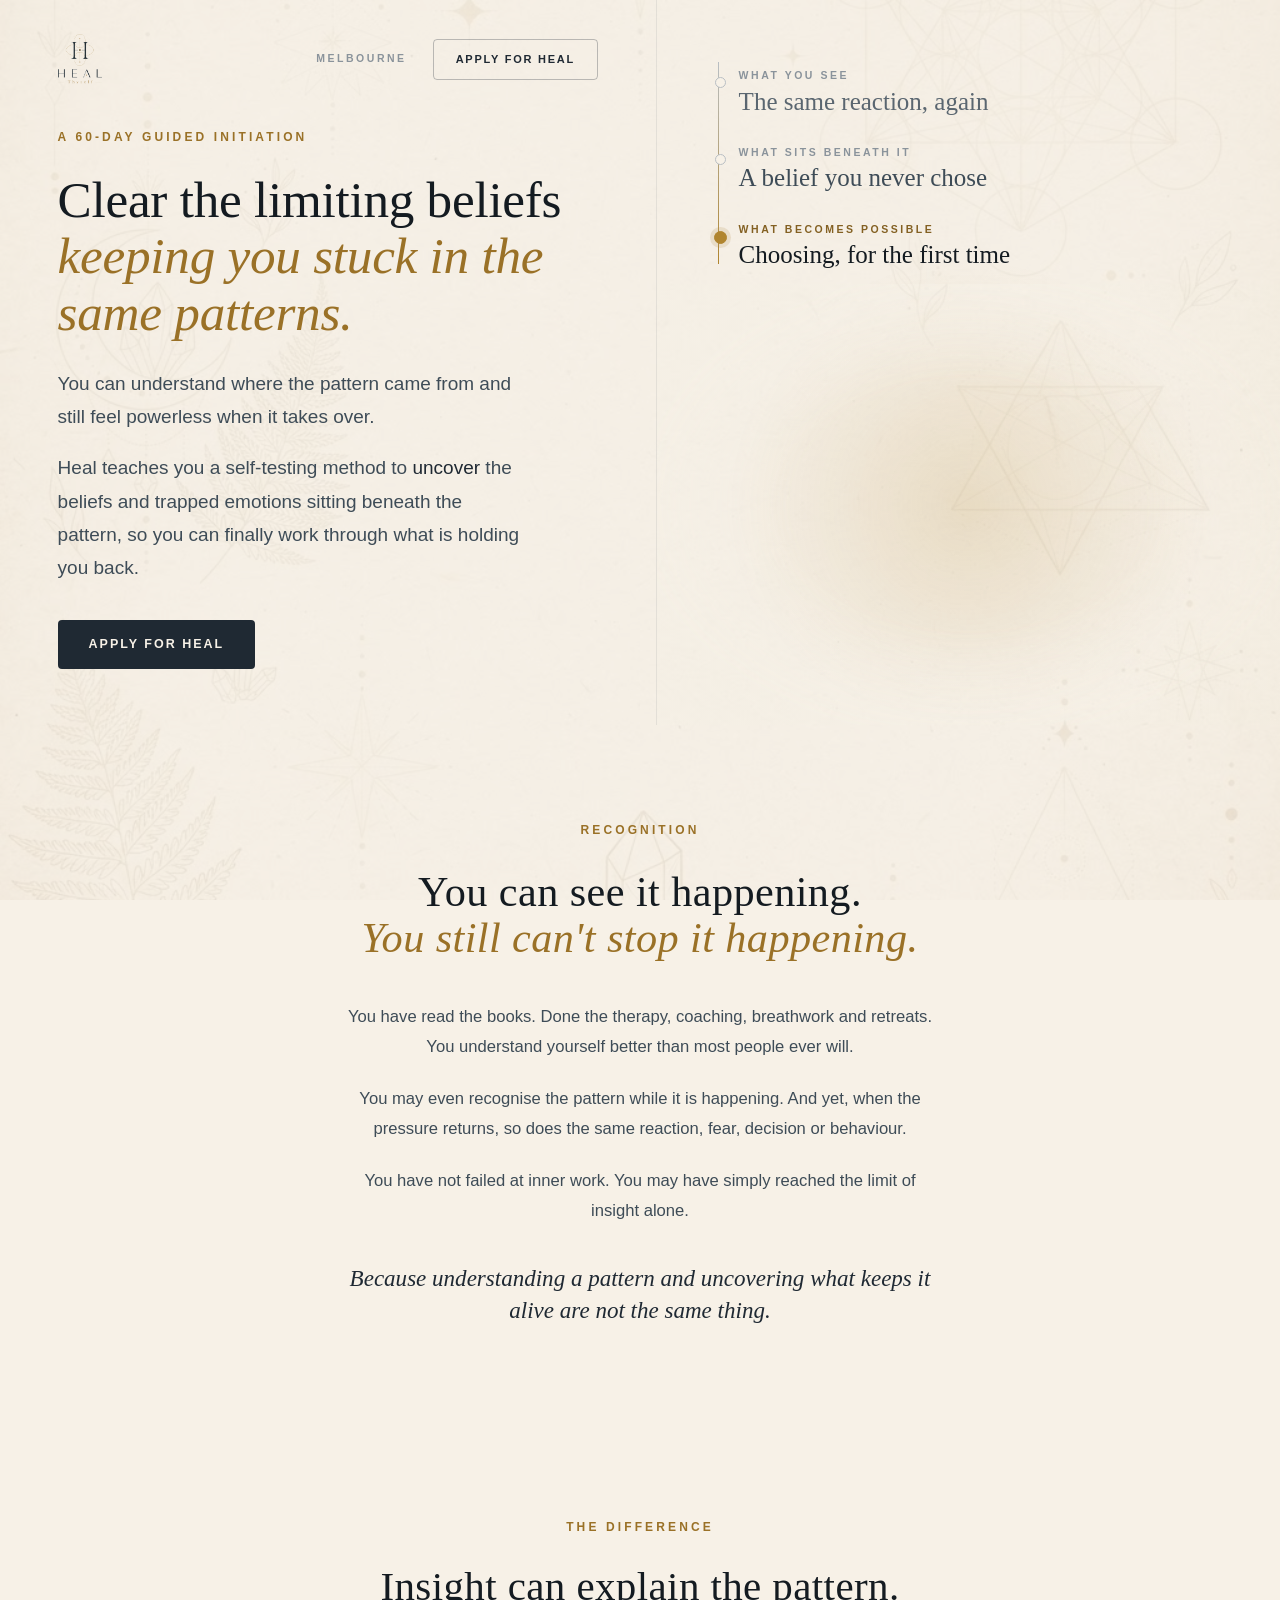
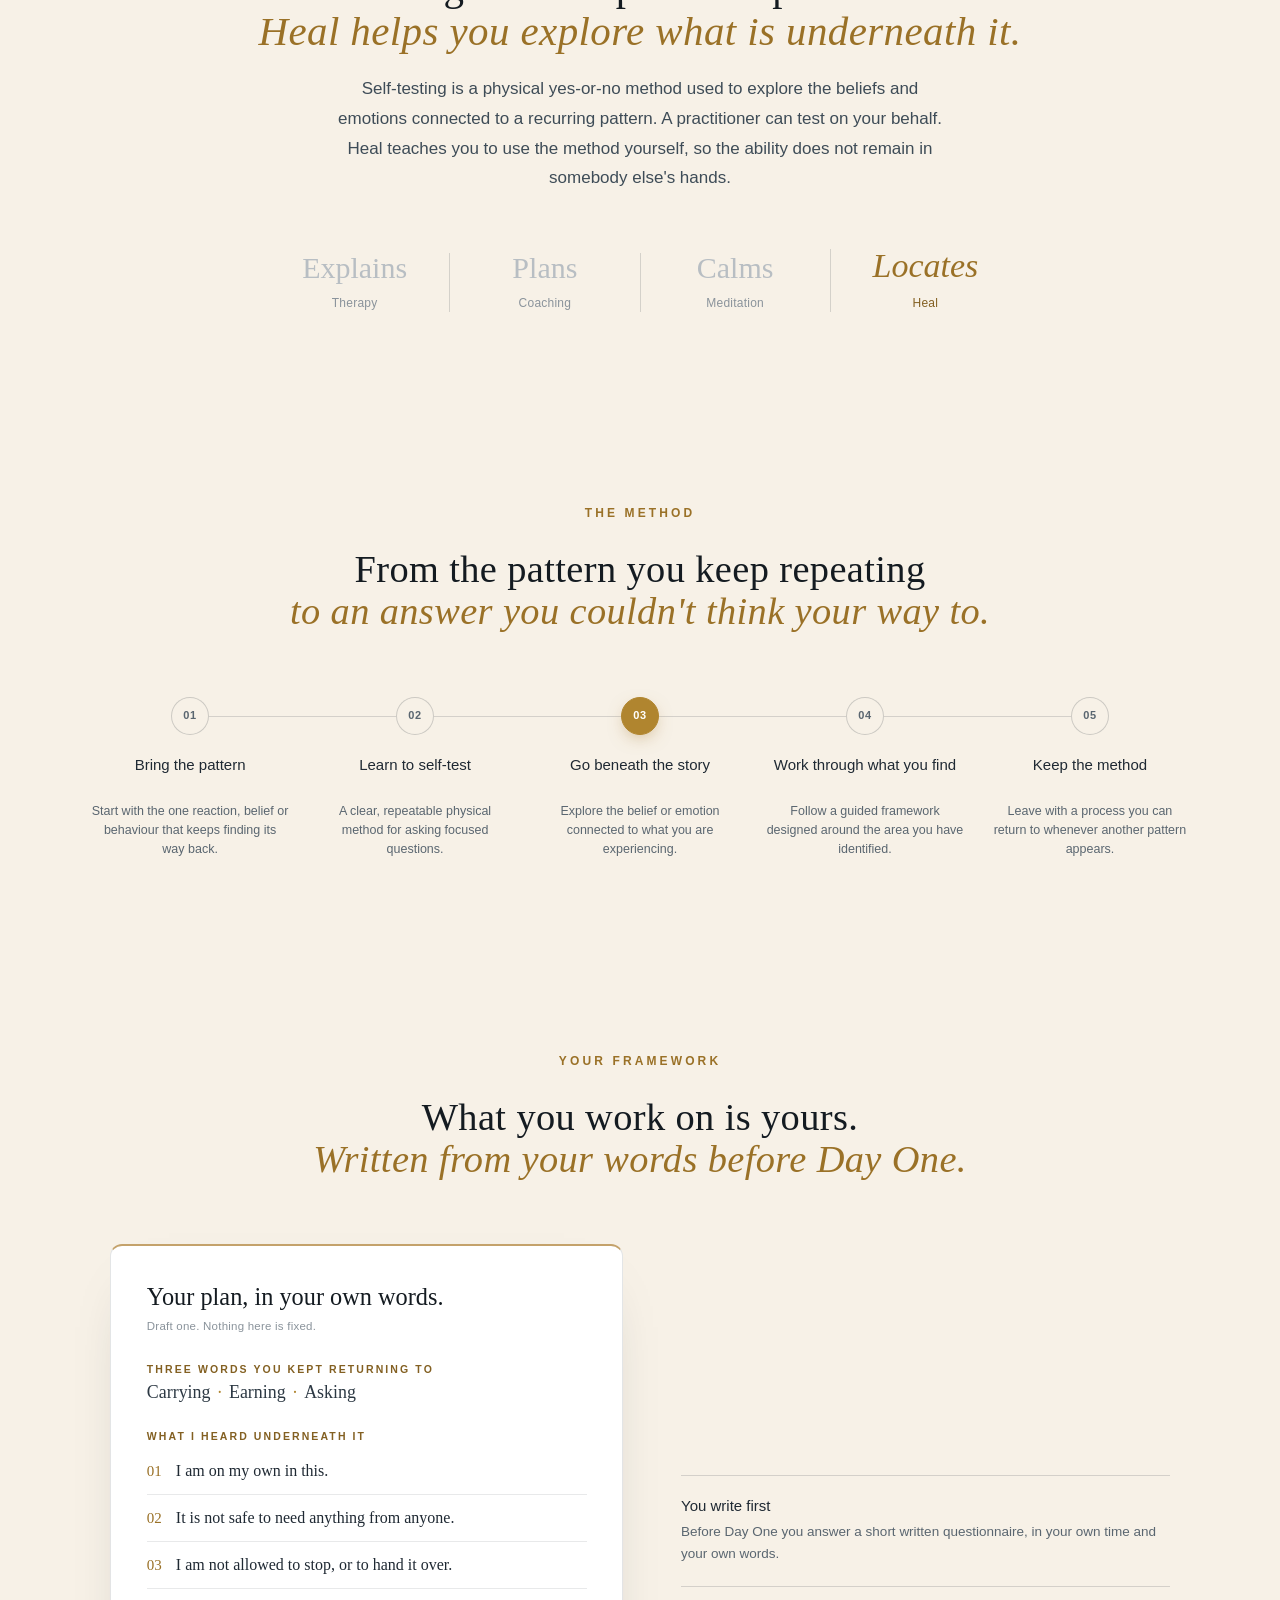
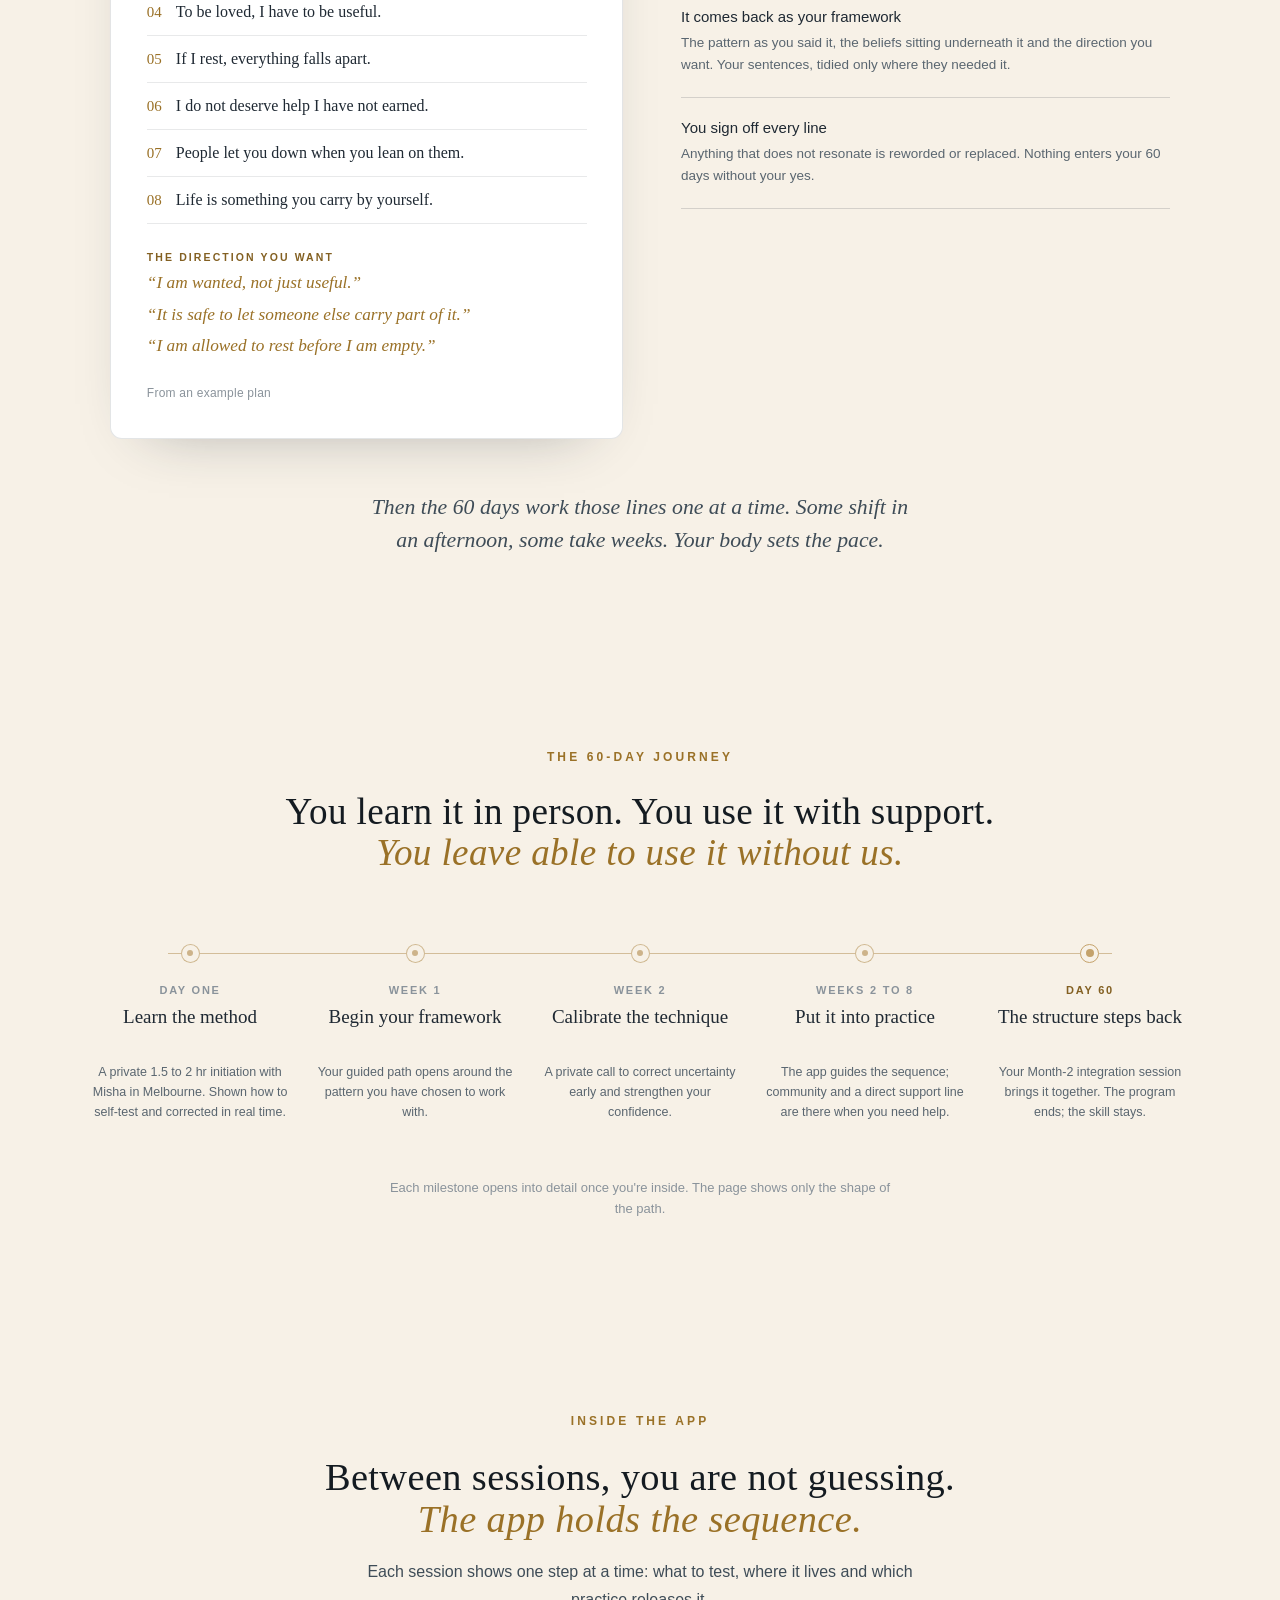
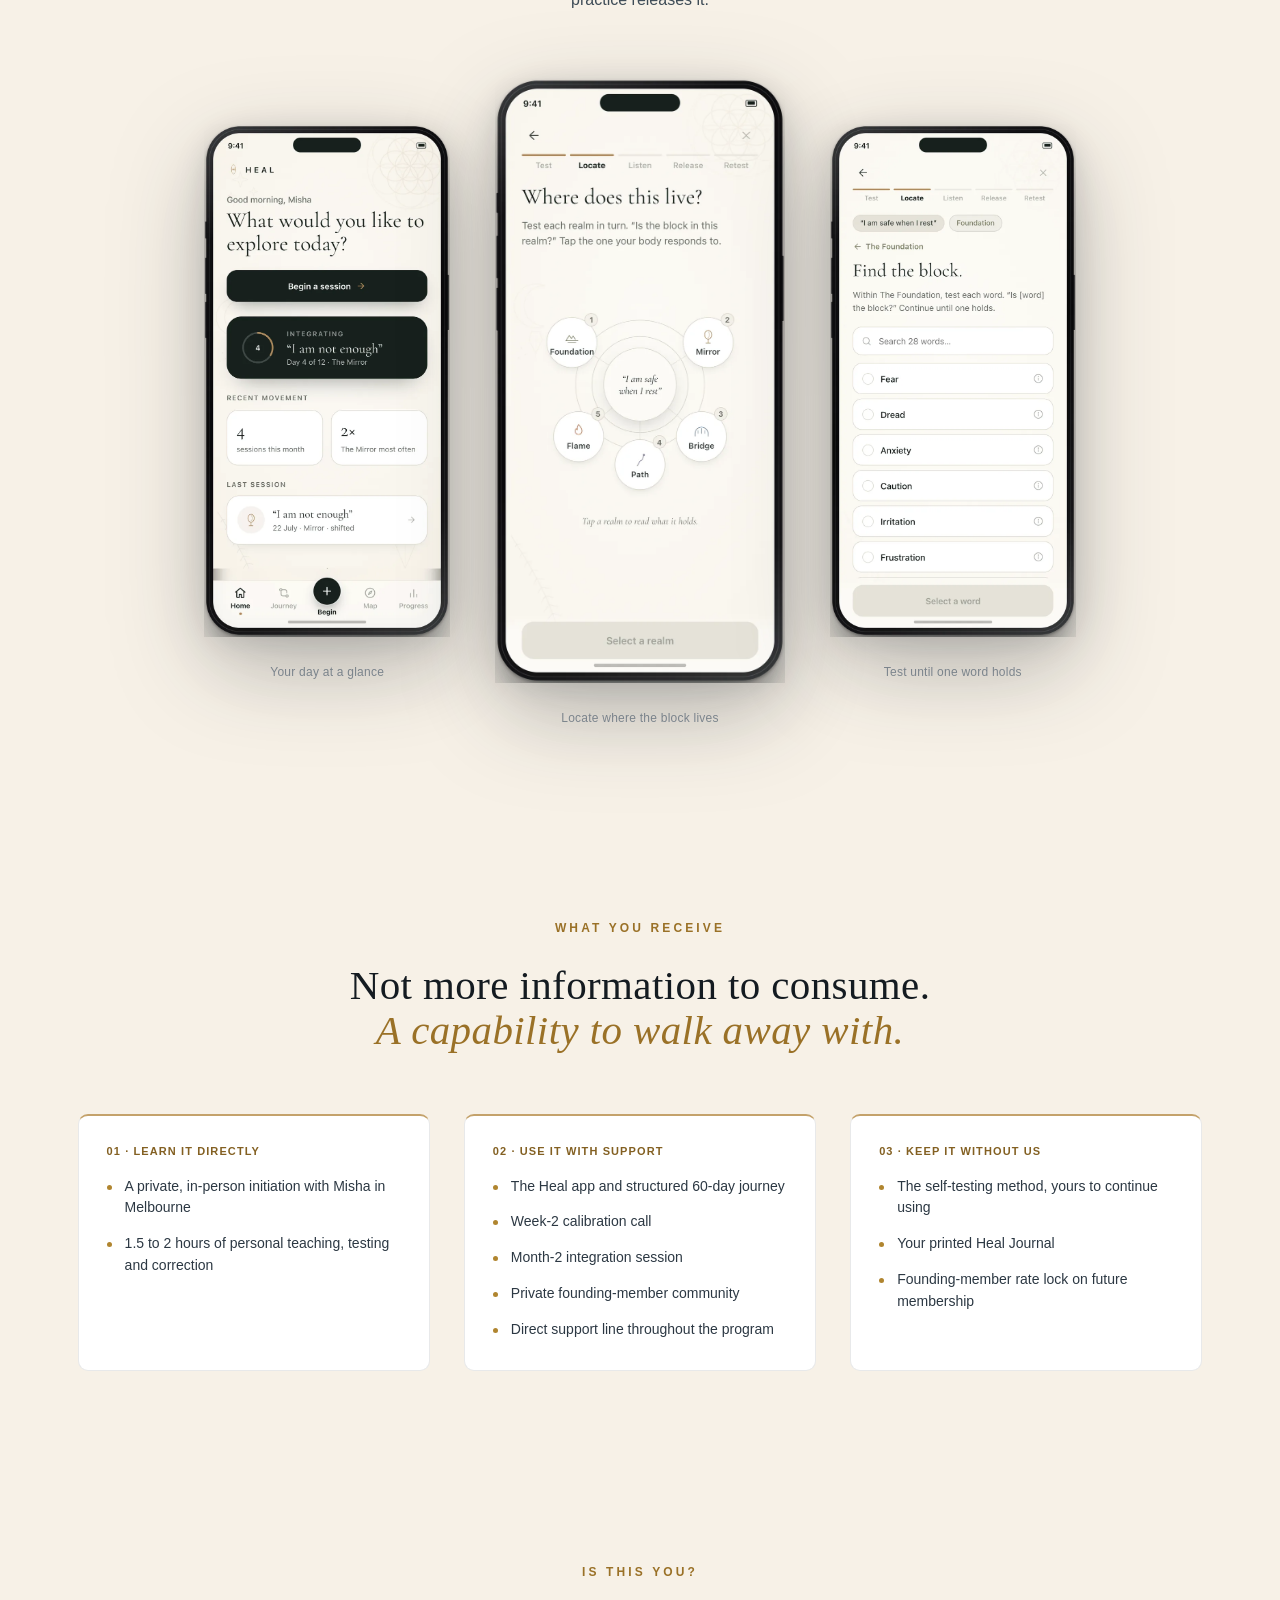
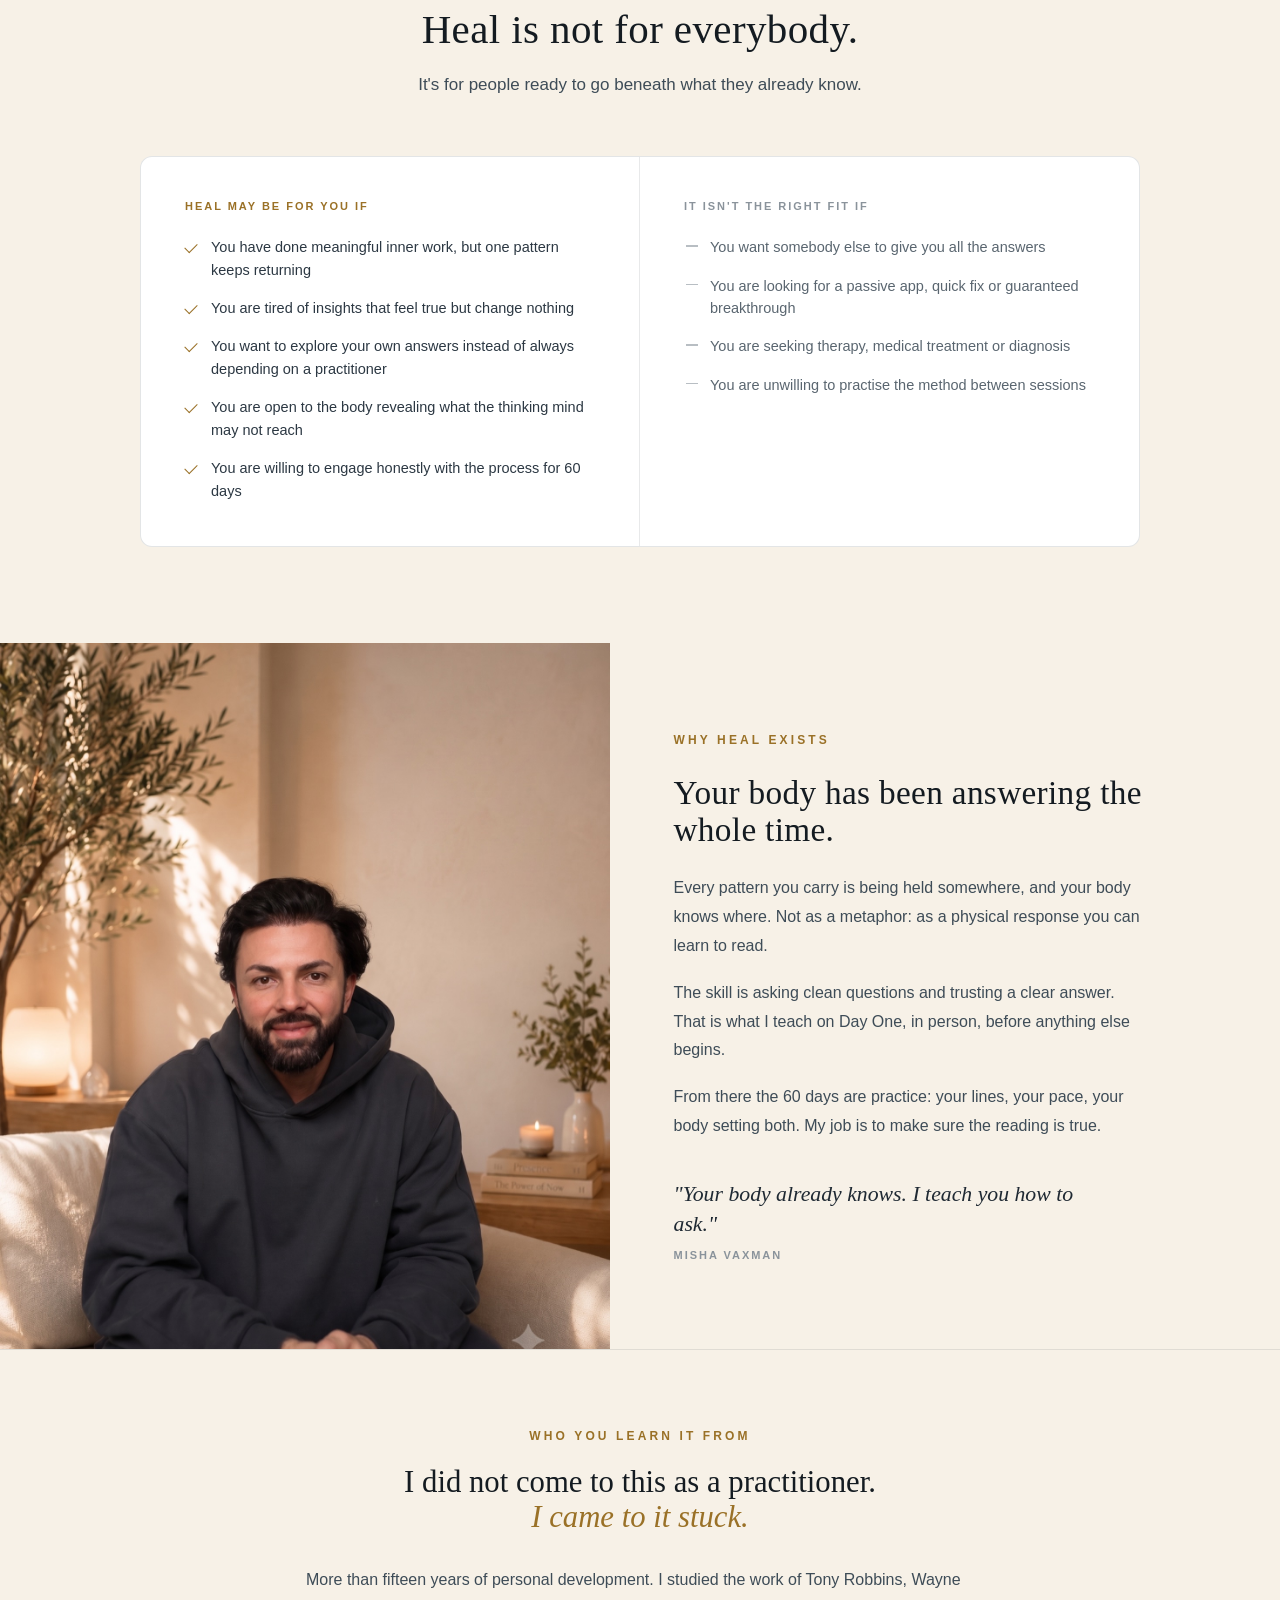
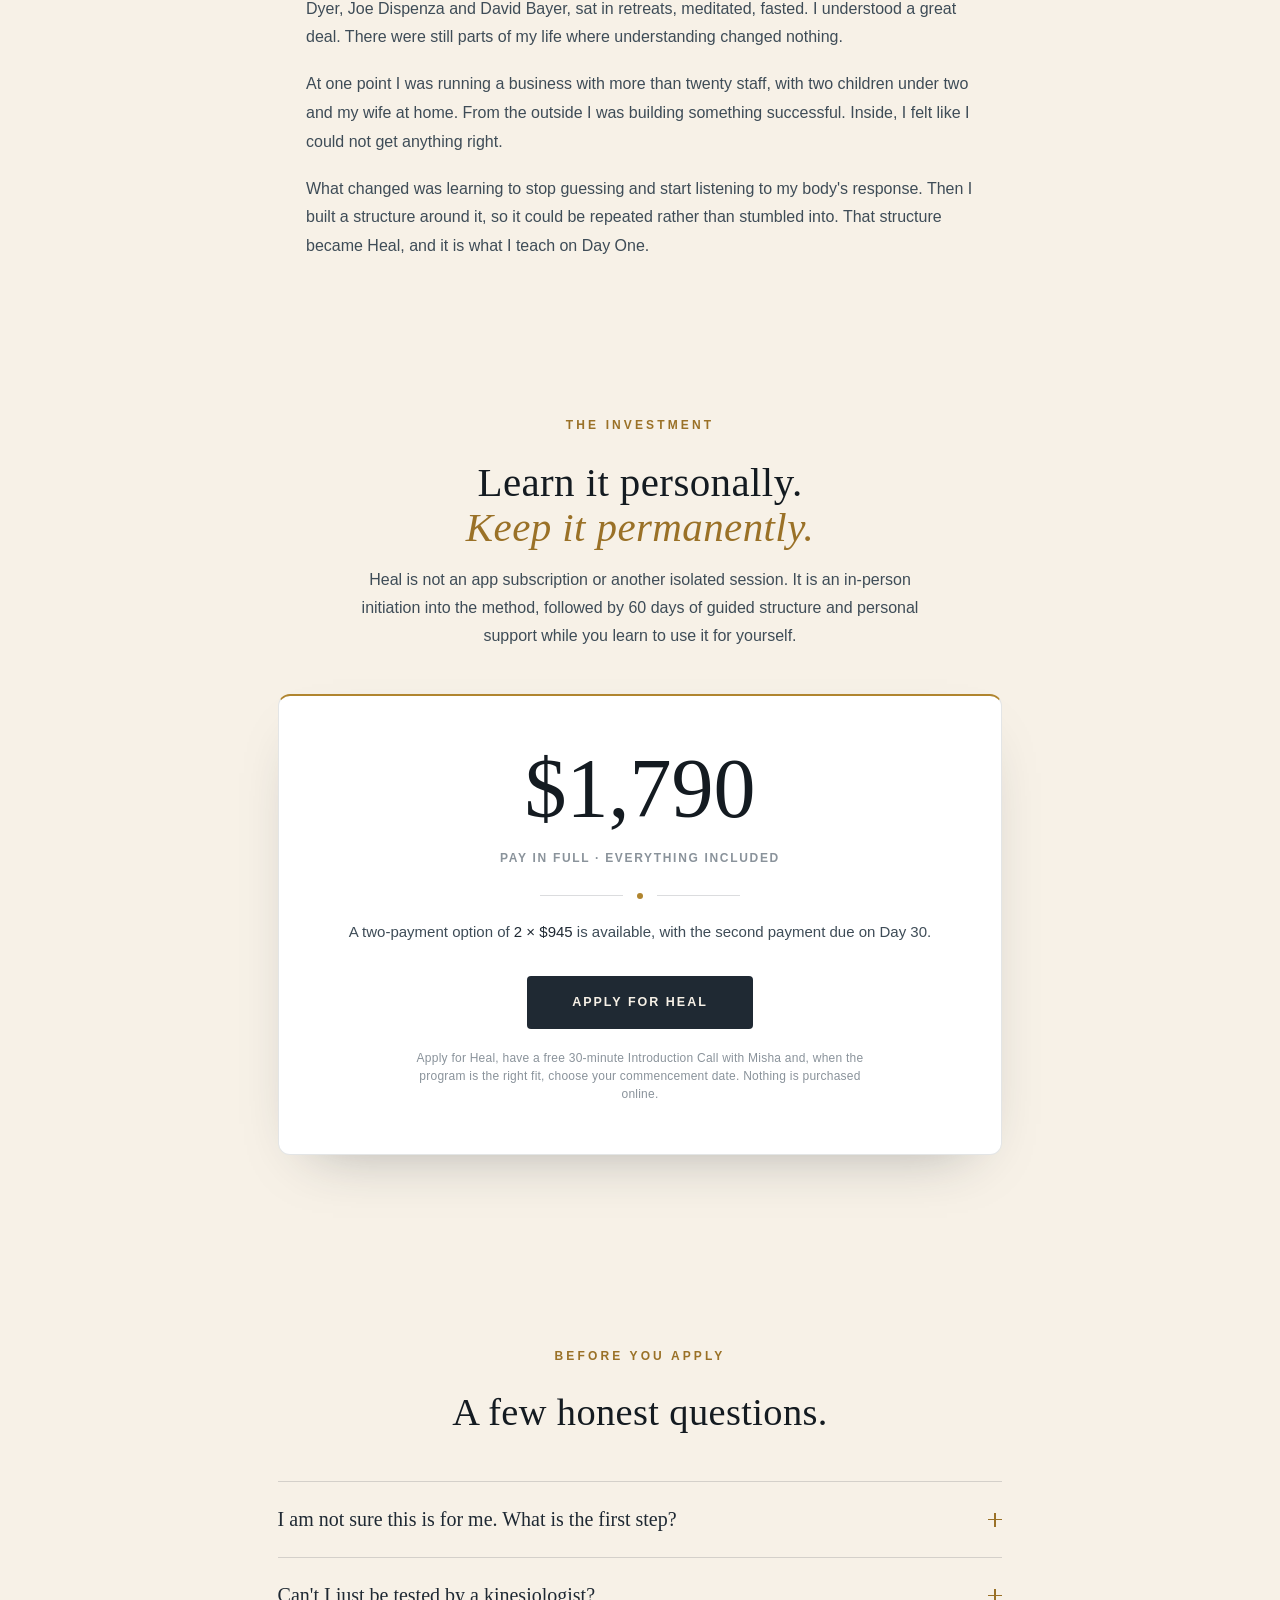
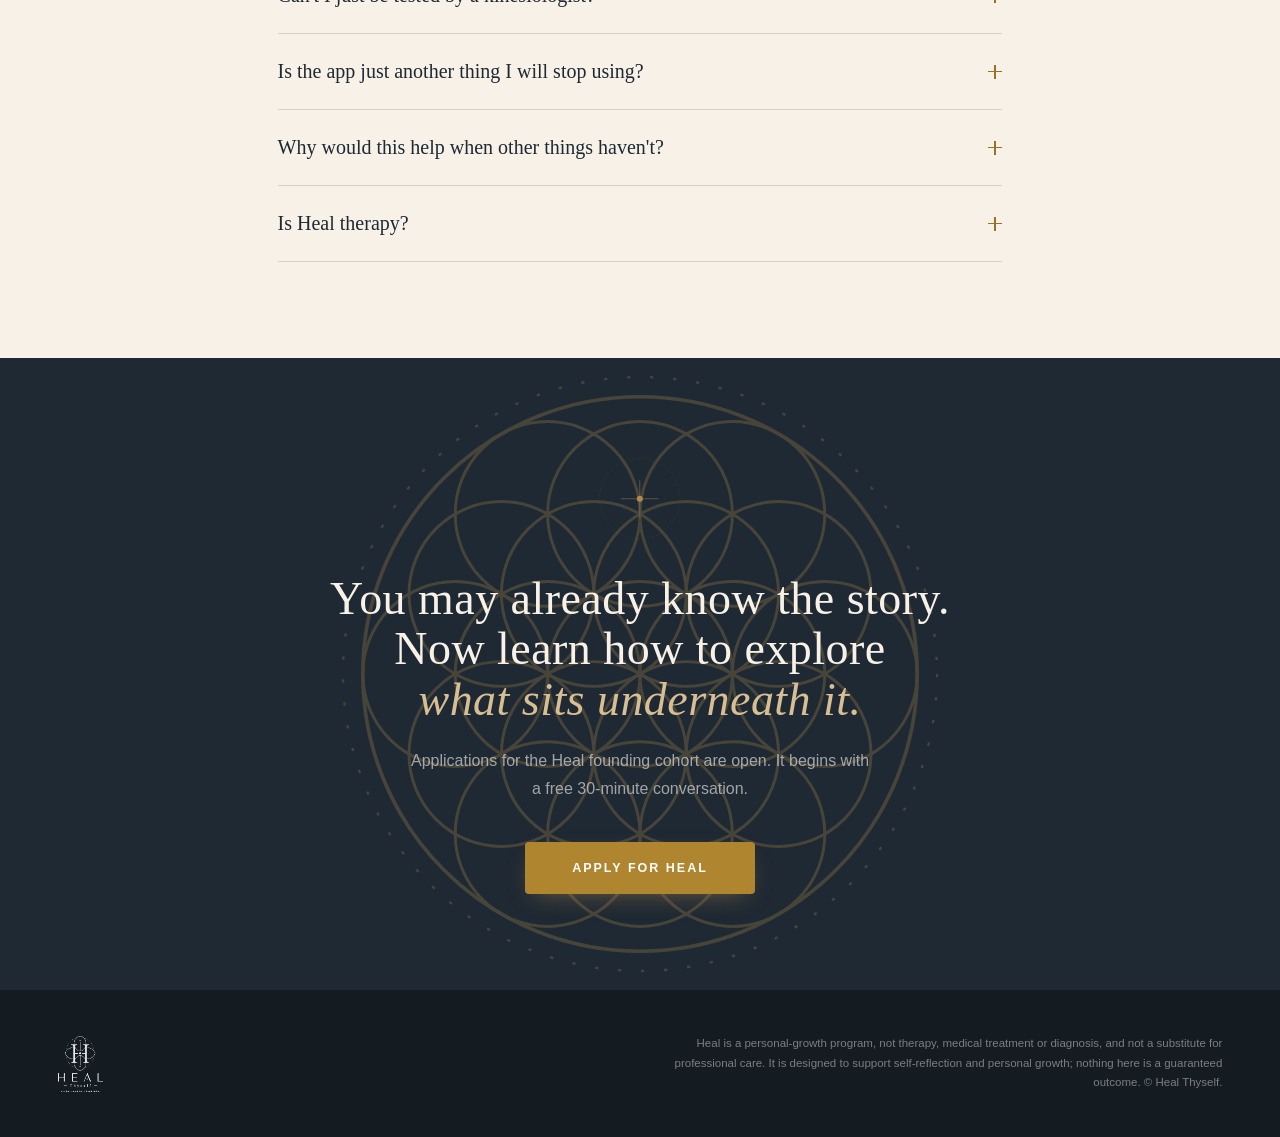
==== index.html @ c1422415 "Site: soften application first touch, surface the free 30-minute Introduction Call, add 'Who you lea" ====
<!DOCTYPE html>
<html lang="en">
<head>
<meta charset="utf-8">
<meta name="viewport" content="width=device-width, initial-scale=1">
<title>Heal · Clear the limiting beliefs keeping you stuck in the same patterns</title>
<meta name="description" content="Heal is a 60-day guided initiation into self-testing, learned in person in Melbourne. A method to uncover the beliefs and trapped emotions beneath the patterns that keep returning.">
<link rel="canonical" href="https://healmethod.com.au/">
<meta property="og:title" content="Heal · A 60-day guided initiation">
<meta property="og:description" content="Clear the limiting beliefs keeping you stuck in the same patterns. Learned in person, in Melbourne. It begins with a conversation.">
<meta property="og:url" content="https://healmethod.com.au/">
<meta property="og:type" content="website">
<meta property="og:image" content="https://healmethod.com.au/assets/logo-tagline.png">
<meta name="theme-color" content="#F7F1E7">
<link rel="icon" type="image/svg+xml" href="favicon.svg">
<link rel="stylesheet" href="fonts/fonts.css">
<style>
  :root{
    /* Serene paper, flat section contrast */
    --paper-0:#FFFFFF; --paper-50:#FCF7EE; --paper-100:#F7F1E7; --paper-200:#F7F1E7; --paper-300:#F7F1E7; --paper-400:#D9CDB5;
    --charcoal-900:#141B21; --charcoal-800:#1F2933; --charcoal-700:#2C3843; --charcoal-600:#3E4C57;
    --charcoal-500:#5A6670; --charcoal-400:#8A939B; --charcoal-300:#B8BEC3; --charcoal-200:#D8DCDF;
    /* Expressive gold */
    --gold-700:#836022; --gold-600:#9A7127; --gold-500:#B0852F; --gold-400:#C4A26B; --gold-300:#D8BE93; --gold-200:#E9D9BE; --gold-100:#F3E9D6;
    --line-soft:rgba(31,41,51,.10); --line-hair:rgba(31,41,51,.16);
    --font-serif:'Cormorant Garamond','Times New Roman',serif;
    --font-sans:'Montserrat','Helvetica Neue',Arial,sans-serif;
    --pad-x:clamp(24px,4.5vw,60px);
    --pad-y:clamp(60px,7.5vw,104px);
  }
  *{box-sizing:border-box}
  html{scroll-behavior:smooth}
  body{margin:0;background:var(--paper-100);font-family:var(--font-sans);color:var(--charcoal-800);-webkit-font-smoothing:antialiased;text-rendering:optimizeLegibility}
  .bg-parchment{position:fixed;inset:0;z-index:-1;pointer-events:none}
  .bg-parchment::after{content:"";position:absolute;inset:0;background:url('assets/background-heal.jpg') center/cover no-repeat;opacity:.25}
  img{max-width:100%}
  a{color:var(--gold-600);text-decoration:none}
  a:focus-visible{outline:2px solid var(--gold-500);outline-offset:3px}

  /* ---------- primitives ---------- */
  .eyebrow{font:600 12px/1.5 var(--font-sans);letter-spacing:.26em;text-transform:uppercase;color:var(--gold-600);margin:0}
  .eyebrow.sm{font-size:10.5px;letter-spacing:.24em}
  .serif{font-family:var(--font-serif);font-weight:400;letter-spacing:.01em;color:var(--charcoal-900);line-height:1.1;margin:0}
  .turn{color:var(--gold-600);font-style:italic}
  .lede{font:300 var(--lede-size,19px)/1.75 var(--font-sans);color:var(--charcoal-600);margin:0}
  .btn{display:inline-flex;align-items:center;justify-content:center;gap:10px;font:600 12.5px/1 var(--font-sans);letter-spacing:.16em;text-transform:uppercase;padding:17px 30px;border-radius:4px;cursor:pointer;border:1px solid transparent;transition:background .2s,color .2s,border-color .2s}
  .btn.primary{background:var(--charcoal-800);color:var(--paper-100)}
  .btn.primary:hover{background:var(--charcoal-900);color:var(--paper-100)}
  .btn.gold{background:var(--gold-500);color:#fff;box-shadow:0 8px 24px -10px rgba(176,138,76,.6)}
  .btn.gold:hover{background:var(--gold-600);color:#fff}
  .btn.outline{background:transparent;color:var(--charcoal-800);border-color:rgba(31,41,51,.28)}
  .btn.outline:hover{border-color:var(--charcoal-800);color:var(--charcoal-900)}
  .btn.sm{padding:14px 22px;font-size:11px}
  .micro{font:400 12px/1.5 var(--font-sans);letter-spacing:.02em;color:var(--charcoal-400)}
  .rule{display:flex;align-items:center;justify-content:center;height:1px}
  .rule i{flex:1;height:1px;background:var(--line-hair)}
  .rule b{width:6px;height:6px;border-radius:50%;background:var(--gold-500);margin:0 14px;flex:none}
  .center{text-align:center}
  section{position:relative}
  .inner{max-width:1240px;margin:0 auto;padding:var(--pad-y) var(--pad-x)}

  /* ---------- hero ---------- */
  .hero-grid{display:grid;grid-template-columns:1.05fr 1fr;min-height:640px}
  .hero-left{padding:34px var(--pad-x) 56px;display:flex;flex-direction:column}
  .hero-head{display:flex;align-items:center;justify-content:space-between;gap:20px;margin-bottom:auto}
  .hero-head img{height:50px;width:auto}
  .hero-head .cluster{display:flex;align-items:center;gap:26px}
  .hero-head .cluster .eyebrow{color:var(--charcoal-400)}
  .hero-copy{padding:44px 0 0}
  .hero-copy h1{font-size:clamp(34px,4vw,56px);letter-spacing:-.005em;margin:0 0 26px;max-width:560px}
  .hero-copy .lede{max-width:470px;margin-bottom:18px}
  .hero-copy .lede.last{margin-bottom:36px}
  .hero-copy .lede b{font-weight:500;color:var(--charcoal-800)}
  .hero-right{position:relative;border-left:1px solid rgba(31,41,51,.08);overflow:hidden;display:flex;flex-direction:column;min-height:640px}
  .hero-cta-mobile{display:none}

  .ht-halo{position:absolute;left:50%;top:50%;transform:translate(-50%,-50%);width:82%;aspect-ratio:1;border-radius:50%;background:radial-gradient(circle,rgba(176,133,47,.18),rgba(176,133,47,.06) 42%,transparent 68%);pointer-events:none;z-index:0}
  .motif-stage{flex:1;position:relative;display:flex;align-items:center;justify-content:center;min-height:270px}
  .motif-stage .motif{position:absolute;inset:0;z-index:1}

  @keyframes ht-rise{from{opacity:0;transform:translateY(16px)}to{opacity:1;transform:translateY(0)}}
  .lc-rail{position:relative;z-index:2;padding-left:26px;margin:54px 56px 0;max-width:360px;animation:ht-rise .9s ease-out both}
  .lc-rail::before{content:"";position:absolute;left:5px;top:8px;bottom:20px;width:1px;background:linear-gradient(var(--charcoal-300),var(--gold-500))}
  .lc-node{position:relative;padding:16px 0}
  .lc-node::before{content:"";position:absolute;left:-24px;top:23px;width:9px;height:9px;border-radius:50%;background:var(--paper-100);border:1px solid var(--charcoal-300)}
  .lc-node.deep::before{background:var(--gold-500);border-color:var(--gold-500);width:11px;height:11px;left:-25px;box-shadow:0 0 0 4px rgba(176,138,76,.18)}
  .lc-lab{font:600 10.5px/1 var(--font-sans);letter-spacing:.24em;text-transform:uppercase;color:var(--charcoal-400);margin:0 0 8px}
  .lc-lab.deep{color:var(--gold-700)}
  .lc-ph{font:400 25px/1.05 var(--font-serif);color:var(--charcoal-500);margin:0}
  .lc-ph.mid{color:var(--charcoal-600)}
  .lc-ph.deep{font-weight:500;color:var(--charcoal-900)}

  /* portal motif: Veo video, cream ground multiplied into the parchment,
     feathered to a soft circle so its edges never show as a box */
  .motif-stage .motif video{display:block;width:100%;height:100%;object-fit:cover;mix-blend-mode:multiply}
  .motif-stage .motif::after{content:"";position:absolute;inset:0;pointer-events:none;background:linear-gradient(rgba(247,241,231,.75),rgba(247,241,231,.75)),url('assets/background-heal.jpg') center/cover;background-attachment:fixed;-webkit-mask-image:radial-gradient(ellipse at center,transparent 40%,#000 76%);mask-image:radial-gradient(ellipse at center,transparent 40%,#000 76%)}

  /* ---------- recognition ---------- */
  #recognition .inner{text-align:center}
  .recog-bg{display:none;position:absolute;inset:0;align-items:center;justify-content:center;pointer-events:none;z-index:0}
  .recog-bg svg{width:600px;height:600px;max-width:92%}
  #recognition .eyebrow,#recognition h2,#recognition .flow{position:relative;z-index:1}
  #recognition h2{font-size:clamp(27px,3.3vw,46px);max-width:880px;margin:30px auto 40px}
  .flow{max-width:600px;margin:0 auto;display:flex;flex-direction:column;gap:22px}
  .flow p{font:300 clamp(15px,1.3vw,17px)/1.8 var(--font-sans);color:var(--charcoal-600);margin:0}
  .flow .closer{font-family:var(--font-serif);font-size:clamp(19px,1.8vw,24px);font-style:italic;color:var(--charcoal-800);line-height:1.4;margin-top:14px}

  /* ---------- difference ---------- */
  #difference .inner{text-align:center}
  #difference h2{font-size:clamp(26px,3.2vw,44px);max-width:820px;margin:28px auto 20px}
  #difference .lede{--lede-size:17px;max-width:620px;margin:0 auto 56px}
  .contrast{display:flex;justify-content:center;align-items:flex-end;max-width:760px;margin:0 auto}
  .contrast .item{flex:1;padding:0 10px}
  .contrast .item + .item{border-left:1px solid var(--line-hair)}
  .contrast .word{display:block;font:400 30px/1 var(--font-serif);color:var(--charcoal-300);margin:0 0 10px}
  .contrast .item.heal .word{font-size:34px;font-style:italic;color:var(--gold-600)}
  .contrast .item.heal .micro{color:var(--gold-700)}
  .corner{display:none;position:absolute;width:380px;height:380px;opacity:.13;pointer-events:none;z-index:0}
  .corner.br{right:-100px;bottom:-100px}
  .corner.tl{left:-120px;top:-120px;opacity:.12}

  /* ---------- method ---------- */
  #method .inner>.center{margin-bottom:64px}
  #method h2{font-size:clamp(26px,3vw,42px);max-width:820px;margin:26px auto 0}
  .method-row{position:relative;max-width:1200px;margin:0 auto}
  .method-row::before{content:"";position:absolute;top:19px;left:11%;right:11%;height:1px;background:var(--line-hair)}
  .method-steps{display:flex;justify-content:space-between;position:relative}
  .mstep-item{flex:1;text-align:center;padding:0 14px}
  .mstep{display:inline-flex;align-items:center;justify-content:center;width:38px;height:38px;border-radius:50%;background:var(--paper-100);border:1px solid rgba(31,41,51,.2);color:var(--charcoal-500);font:600 11px/1 var(--font-sans);letter-spacing:.06em;margin:0 auto 20px;position:relative;z-index:2}
  .mstep.gold{background:var(--gold-500);border-color:var(--gold-500);color:#fff;box-shadow:0 6px 18px -6px rgba(176,138,76,.7)}
  .mlabel{font:500 15px/1.3 var(--font-sans);color:var(--charcoal-800);margin:0 0 8px;min-height:39px}
  .mbody{font:300 12.5px/1.55 var(--font-sans);color:var(--charcoal-500);margin:0}

  /* ---------- your framework ---------- */
  #framework .inner>.center{margin-bottom:64px}
  #framework h2{font-size:clamp(26px,3vw,42px);max-width:820px;margin:26px auto 0}
  .fw-grid{display:grid;grid-template-columns:1.05fr 1fr;gap:clamp(34px,4.5vw,72px);max-width:1060px;margin:0 auto;align-items:center}
  .fw-doc{background:var(--paper-0);border:1px solid rgba(31,41,51,.12);border-top:2px solid var(--gold-400);border-radius:12px;padding:clamp(26px,2.8vw,42px);box-shadow:0 24px 60px -38px rgba(31,41,51,.4)}
  .fw-doc .doc-title{font:400 clamp(21px,1.9vw,25px)/1.25 var(--font-serif);color:var(--charcoal-900);margin:0 0 6px}
  .fw-doc .doc-meta{font:400 11.5px/1.5 var(--font-sans);letter-spacing:.02em;color:var(--charcoal-400);margin:0 0 26px}
  .fw-doc .doc-k{font:600 10.5px/1.4 var(--font-sans);letter-spacing:.2em;text-transform:uppercase;color:var(--gold-700);margin:0 0 4px}
  .fw-line{display:flex;gap:14px;align-items:baseline;padding:11px 0;border-bottom:1px solid var(--line-soft)}
  .fw-line:last-child{border-bottom:none}
  .fw-line .n{flex:none;font:400 15px/1 var(--font-serif);color:var(--gold-600)}
  .fw-line p{font:400 clamp(15px,1.25vw,17px)/1.5 var(--font-serif);color:var(--charcoal-800);margin:0}
  .fw-words{font:400 clamp(16px,1.4vw,19px)/1.4 var(--font-serif);color:var(--charcoal-700);margin:2px 0 0}
  .fw-words b{color:var(--gold-500);font-weight:400;padding:0 7px}
  .fw-turnline{font:400 clamp(15.5px,1.35vw,18px)/1.55 var(--font-serif);font-style:italic;color:var(--gold-600);margin:5px 0 0}
  .fw-doc .micro{display:block;margin-top:24px}
  .fw-steps{display:flex;flex-direction:column}
  .fw-step{padding:20px 0;border-top:1px solid var(--line-hair)}
  .fw-step:last-child{border-bottom:1px solid var(--line-hair)}
  .fw-step h3{font:500 15px/1.3 var(--font-sans);color:var(--charcoal-800);margin:0 0 6px}
  .fw-step p{font:300 13.5px/1.65 var(--font-sans);color:var(--charcoal-500);margin:0}
  .fw-close{text-align:center;font-family:var(--font-serif);font-style:italic;font-size:clamp(18px,1.7vw,22px);line-height:1.5;color:var(--charcoal-600);margin:52px auto 0;max-width:540px}

  /* ---------- journey ---------- */
  #journey .inner>.center{margin-bottom:70px}
  #journey h2{font-size:clamp(25px,2.9vw,40px);max-width:840px;margin:26px auto 0}
  .journey-row{max-width:1180px;margin:0 auto;position:relative}
  .journey-row::before{content:"";position:absolute;top:9px;left:8%;right:8%;height:1px;background:rgba(176,138,76,.5)}
  .journey-steps{display:flex;justify-content:space-between;position:relative}
  .j-item{flex:1;text-align:center;padding:0 12px}
  .jdot{width:19px;height:19px;border-radius:50%;border:1px solid rgba(176,138,76,.55);background:var(--paper-100);margin:0 auto 22px;position:relative;z-index:2;display:flex}
  .jdot::after{content:"";width:6px;height:6px;border-radius:50%;background:rgba(176,138,76,.6);margin:auto}
  .jdot.gold{border-color:var(--gold-400)}
  .jdot.gold::after{background:var(--gold-400);width:8px;height:8px}
  .jphase{font:600 11px/1 var(--font-sans);letter-spacing:.16em;text-transform:uppercase;color:var(--charcoal-400);margin:0 0 10px}
  .jphase.gold{color:var(--gold-700)}
  .jname{font:400 19px/1.2 var(--font-serif);color:var(--charcoal-800);margin:0 0 10px;min-height:46px}
  .jbody{font:300 12.5px/1.6 var(--font-sans);color:var(--charcoal-500);margin:0}
  .journey-note{text-align:center;font:300 13px/1.6 var(--font-sans);color:var(--charcoal-400);margin:56px auto 0;max-width:520px}

  /* ---------- inside the app ---------- */
  #app .inner>.center{margin-bottom:64px}
  #app h2{font-size:clamp(26px,3vw,42px);max-width:820px;margin:26px auto 18px}
  #app .lede{--lede-size:16px;max-width:560px;margin:0 auto}
  .phone-row{display:flex;justify-content:center;align-items:center;gap:clamp(28px,3.5vw,52px);max-width:1080px;margin:0 auto}
  .ph-card{flex:none;text-align:center}
  .ph-card img{display:block;width:246px;height:auto;filter:drop-shadow(0 30px 46px rgba(20,27,33,.26)) drop-shadow(0 6px 14px rgba(20,27,33,.14))}
  .ph-card.lead img{width:290px}
  .ph-card .micro{display:block;margin-top:26px}

  /* ---------- receive ---------- */
  #receive .inner>.center{margin-bottom:60px}
  #receive h2{font-size:clamp(26px,3.2vw,44px);max-width:680px;margin:26px auto 0}
  .recv-grid{display:grid;grid-template-columns:repeat(3,1fr);gap:34px;max-width:1180px;margin:0 auto}
  .recv{background:var(--paper-0);border:1px solid rgba(31,41,51,.1);border-top:2px solid var(--gold-400);border-radius:10px;padding:28px 28px 30px}
  .recv-k{font:600 11px/1.3 var(--font-sans);letter-spacing:.1em;text-transform:uppercase;color:var(--gold-700);margin:0 0 18px}
  .recv-l{list-style:none;margin:0;padding:0;display:flex;flex-direction:column;gap:14px}
  .recv-l li{font:300 14px/1.55 var(--font-sans);color:var(--charcoal-700);padding-left:18px;position:relative}
  .recv-l li::before{content:"";position:absolute;left:0;top:9px;width:5px;height:5px;border-radius:50%;background:var(--gold-500)}

  /* ---------- fit ---------- */
  #fit .inner>.center{margin-bottom:56px}
  #fit h2{font-size:clamp(27px,3.2vw,44px);max-width:760px;margin:26px auto 18px}
  #fit .lede{--lede-size:17px;max-width:600px;margin:0 auto}
  .fit-card{display:grid;grid-template-columns:1fr 1fr;max-width:1000px;margin:0 auto;background:var(--paper-0);border:1px solid rgba(31,41,51,.12);border-radius:12px;overflow:hidden}
  .fit-col{padding:44px}
  .fit-col.yes{border-right:1px solid var(--line-soft)}
  .fit-k{font:600 11px/1 var(--font-sans);letter-spacing:.18em;text-transform:uppercase;margin:0 0 24px}
  .fit-k.gold{color:var(--gold-600)}
  .fit-k.grey{color:var(--charcoal-400)}
  .forlist{list-style:none;margin:0;padding:0;display:flex;flex-direction:column;gap:16px}
  .forlist li{font:300 14.5px/1.55 var(--font-sans);color:var(--charcoal-700);padding-left:26px;position:relative}
  .forlist.yes li::before{content:"";position:absolute;left:0;top:7px;width:11px;height:6px;border-left:1.5px solid var(--gold-600);border-bottom:1.5px solid var(--gold-600);transform:rotate(-45deg)}
  .forlist.no li{color:var(--charcoal-500)}
  .forlist.no li::before{content:"";position:absolute;left:2px;top:9px;width:12px;height:1.5px;background:var(--charcoal-300)}

  /* ---------- founder ---------- */
  .founder-grid{display:grid;grid-template-columns:1fr 1.1fr;min-height:560px}
  .founder-photo{position:relative;overflow:hidden}
  .founder-photo img{position:absolute;inset:0;width:100%;height:100%;object-fit:cover;object-position:center 32%}
  .founder-text{padding:88px 64px;display:flex;flex-direction:column;justify-content:center}
  .founder-text h2{font-size:clamp(27px,2.6vw,36px);margin:26px 0;max-width:480px}
  .founder-text p.body{font:300 16px/1.8 var(--font-sans);color:var(--charcoal-600);max-width:470px;margin:0 0 18px}
  .founder-quote{font-family:var(--font-serif);font-size:clamp(20px,1.7vw,23px);font-style:italic;color:var(--charcoal-800);max-width:440px;margin:10px 0 10px;line-height:1.4}
  .founder-name{font:600 11px/1 var(--font-sans);letter-spacing:.18em;text-transform:uppercase;color:var(--charcoal-400);margin:0}
  /* ---------- who you learn it from ---------- */
  .whois{border-top:1px solid rgba(31,41,51,.1)}
  .whois-inner{max-width:720px;margin:0 auto;padding:clamp(56px,6vw,86px) 26px clamp(44px,4.6vw,64px);text-align:center}
  .whois-inner h3{font-family:var(--font-serif);font-weight:400;font-size:clamp(25px,2.4vw,33px);line-height:1.16;color:var(--charcoal-900);margin:20px 0 30px}
  .whois-inner h3 .turn{display:block;color:var(--gold-600);font-style:italic}
  .whois-inner p:not(.eyebrow){font:300 16px/1.8 var(--font-sans);color:var(--charcoal-600);margin:0 0 18px;text-align:left}
  .whois-inner p:last-of-type{margin-bottom:0}
  /* video stage: markup is ready, hidden until the founder film exists */
  .whois-stage{position:relative;aspect-ratio:16/9;margin:0 0 34px;border-radius:10px;overflow:hidden;background:var(--charcoal-800);box-shadow:0 26px 60px -36px rgba(31,41,51,.55)}
  .whois-stage video{position:absolute;inset:0;width:100%;height:100%;object-fit:cover}
  @media (max-width:900px){ .whois-inner{padding-bottom:52px} }

  /* ---------- investment ---------- */
  #investment .inner{max-width:840px;text-align:center}
  #investment h2{font-size:clamp(27px,3.2vw,44px);margin:26px 0 16px}
  #investment .lede{--lede-size:16px;max-width:560px;margin:0 auto 44px}
  .price-card{background:var(--paper-0);border:1px solid rgba(31,41,51,.12);border-top:2px solid var(--gold-500);border-radius:12px;padding:clamp(36px,4vw,52px) clamp(26px,4.5vw,56px);box-shadow:0 24px 60px -34px rgba(31,41,51,.4)}
  .price{font:400 clamp(60px,7vw,84px)/1 var(--font-serif);color:var(--charcoal-900);margin:0 0 18px}
  .price-sub{font:600 12px/1.5 var(--font-sans);letter-spacing:.14em;text-transform:uppercase;color:var(--charcoal-400);margin:0 0 28px}
  .price-split{font:300 15px/1.6 var(--font-sans);color:var(--charcoal-600);margin:0 0 32px}
  .price-split b{font-weight:500;color:var(--charcoal-800)}
  .price-card .micro{display:block;margin:20px auto 0;max-width:480px}

  /* ---------- faq ---------- */
  #faq .inner{max-width:840px}
  #faq h2{font-size:clamp(27px,3vw,40px);text-align:center;margin:26px 0 48px}
  .faq details{border-top:1px solid var(--line-hair)}
  .faq details:last-child{border-bottom:1px solid var(--line-hair)}
  .faq summary{list-style:none;cursor:pointer;padding:24px 0;display:flex;align-items:center;justify-content:space-between;gap:20px;font:400 clamp(17px,1.6vw,20px)/1.35 var(--font-serif);color:var(--charcoal-800)}
  .faq summary::-webkit-details-marker{display:none}
  .fq-i{flex:none;width:14px;height:14px;position:relative}
  .fq-i::before,.fq-i::after{content:"";position:absolute;background:var(--gold-600);transition:transform .25s}
  .fq-i::before{top:6px;left:0;width:14px;height:1.5px}
  .fq-i::after{top:0;left:6px;width:1.5px;height:14px}
  .faq details[open] .fq-i::after{transform:scaleY(0)}
  .faq details[open] summary{color:var(--gold-700)}
  .faq p{font:300 clamp(14px,1.2vw,15px)/1.75 var(--font-sans);color:var(--charcoal-600);margin:0 0 26px;max-width:600px}

  /* ---------- close ---------- */
  #close{overflow:hidden;background:var(--charcoal-800);text-align:center}
  #close .inner{position:relative;z-index:1;padding-top:clamp(72px,7.5vw,104px);padding-bottom:clamp(72px,7.5vw,104px)}
  .close-bg{position:absolute;inset:0;display:flex;align-items:center;justify-content:center;pointer-events:none;opacity:.28;z-index:0}
  .close-bg svg{width:660px;height:660px}
  .close-emblem{width:clamp(70px,7vw,90px);height:auto;margin:0 auto 30px;display:block}
  #close h2{font-size:clamp(30px,3.6vw,46px);color:var(--paper-100);margin:0 0 22px}
  #close h2 .turn{color:var(--gold-300)}
  #close .sub{font:300 clamp(14px,1.3vw,16px)/1.7 var(--font-sans);color:rgba(250,247,243,.6);max-width:460px;margin:0 auto 40px}

  /* ---------- footer ---------- */
  footer{background:var(--charcoal-900);padding:44px var(--pad-x)}
  .foot-inner{max-width:1240px;margin:0 auto;display:flex;align-items:center;justify-content:space-between;gap:30px}
  .foot-inner img{height:56px;width:auto;opacity:.9;filter:brightness(0) invert(1)}
  .foot-inner p{font:300 11.5px/1.7 var(--font-sans);color:rgba(250,247,243,.45);max-width:560px;margin:0;text-align:right}

  /* ---------- sticky apply bar (mobile) ---------- */
  .applybar{position:fixed;left:0;right:0;bottom:0;z-index:50;background:var(--paper-50);border-top:1px solid var(--line-hair);padding:12px 18px calc(13px + env(safe-area-inset-bottom));display:none;transform:translateY(110%);transition:transform .35s ease}
  .applybar.on{transform:translateY(0)}
  .applybar .row{display:flex;gap:14px;align-items:center}
  .applybar .tag{flex:none;font:600 9.5px/1.3 var(--font-sans);letter-spacing:.1em;text-transform:uppercase;color:var(--charcoal-400);margin:0}
  .applybar .btn{flex:1;padding:15px}

  /* ================= mobile ================= */
  @media (max-width:900px){
    .hero-grid{display:block;min-height:0}
    .hero-left{padding:44px 26px 0}
    .hero-head{margin-bottom:34px}
    .hero-head img{height:44px}
    .hero-head .cluster{display:none}
    .hero-copy{padding:0}
    .hero-copy h1{margin-bottom:18px}
    .hero-copy .lede{--lede-size:15px;margin-bottom:16px}
    .hero-copy .lede.last{margin-bottom:26px}
    .hero-cta-desktop{display:none}
    .hero-right{margin:0 26px;min-height:0;background:rgba(253,249,242,.82);border:1px solid var(--line-soft);border-radius:14px;flex-direction:column}
    .lc-rail{margin:0 auto;max-width:280px;padding:2px 0 28px}
    .lc-rail::before{display:none}
    .lc-node{padding:12px 0;border-top:1px solid var(--line-soft)}
    .lc-node:first-child{border-top:none}
    .lc-node::before{display:none}
    .lc-ph{font-size:21px}
    .motif-stage{order:-1;min-height:300px;margin-bottom:2px}
    .hero-right{display:flex}
    .hero-cta-mobile{display:block;padding:26px 26px 56px}
    .hero-cta-mobile .btn{width:100%}
    .hero-cta-mobile .micro{display:block;text-align:center;margin-top:14px}
    .recog-bg{display:none}
    #recognition .inner,#difference .inner{text-align:left}
    #recognition h2{margin:18px 0 22px}
    .flow{gap:16px;max-width:none}
    #difference h2{margin:18px 0 20px}
    #difference .lede{margin:0 0 28px}
    .contrast{display:block;max-width:none}
    .contrast .item{display:flex;justify-content:space-between;align-items:baseline;padding:13px 0;border-bottom:1px solid rgba(31,41,51,.12)}
    .contrast .item + .item{border-left:none}
    .contrast .item.heal{border-bottom:none;padding:15px 0}
    .contrast .word{font-size:24px;margin:0}
    .contrast .item.heal .word{font-size:28px}
    .corner{display:none}
    #method .inner>.center,#journey .inner>.center,#receive .inner>.center,#fit .inner>.center,#app .inner>.center,#framework .inner>.center{text-align:left;margin-bottom:26px}
    #method h2,#journey h2,#receive h2,#fit h2,#app h2,#framework h2{margin:18px 0 0;max-width:none}
    .fw-grid{grid-template-columns:1fr;gap:26px}
    .fw-doc{padding:24px 22px}
    .fw-close{text-align:left;margin-top:30px}
    #app h2{margin-bottom:12px}
    #app .lede{margin:0}
    .phone-row{justify-content:flex-start;align-items:flex-start;gap:22px;margin:0 calc(-1 * var(--pad-x));padding:6px var(--pad-x) 14px;overflow-x:auto;scroll-snap-type:x mandatory;-webkit-overflow-scrolling:touch;scrollbar-width:none}
    .phone-row::-webkit-scrollbar{display:none}
    .ph-card{scroll-snap-align:center}
    .ph-card img,.ph-card.lead img{width:58vw;max-width:246px}
    .ph-card .micro{margin-top:14px}
    #fit h2{margin-bottom:14px}
    #fit .lede{margin:0}
    .method-row::before{display:none}
    .method-steps{flex-direction:column;gap:22px}
    .mstep-item{display:flex;gap:16px;align-items:flex-start;text-align:left;padding:0}
    .mstep{flex:none;width:34px;height:34px;margin:0}
    .mlabel{min-height:0;margin:0 0 3px;padding-top:8px}
    .mstep-item .mtext{padding-top:0}
    .journey-row::before{display:none}
    .journey-steps{flex-direction:column;gap:26px;padding-left:8px;border-left:1px solid rgba(176,138,76,.5)}
    .j-item{text-align:left;position:relative;padding:0 0 0 22px}
    .jdot{position:absolute;left:-14px;top:2px;width:11px;height:11px;margin:0}
    .jdot::after{width:4px;height:4px}
    .jdot.gold{background:var(--gold-500);border-color:var(--gold-500)}
    .jname{min-height:0;font-size:17px;margin:0 0 5px}
    .journey-note{text-align:left;margin-top:30px}
    .recv-grid{grid-template-columns:1fr;gap:16px}
    .recv{padding:22px}
    .fit-card{grid-template-columns:1fr}
    .fit-col{padding:26px 24px}
    .fit-col.yes{border-right:none;border-bottom:1px solid var(--line-soft)}
    .founder-grid{grid-template-columns:1fr;min-height:0}
    .founder-photo{height:340px}
    .founder-text{padding:34px 26px 56px}
    #investment .inner{text-align:left}
    #investment .lede{margin:0 0 22px}
    .price-card{text-align:center}
    .price-card .btn{width:100%}
    #faq h2{text-align:left;margin:18px 0 24px}
    .faq summary{padding:18px 0}
    .foot-inner{flex-direction:column;text-align:center}
    .foot-inner p{text-align:center}
    footer{padding-bottom:120px}
    .applybar{display:block}
  }
  @media (prefers-reduced-motion:reduce){
    *,*::before,*::after{animation:none !important;transition:none !important}
    html{scroll-behavior:auto}
  }
</style>
</head>
<body>

<div class="bg-parchment" aria-hidden="true"></div>

<svg width="0" height="0" style="position:absolute" aria-hidden="true">
  <symbol id="sacred" viewBox="0 0 200 200">
    <g fill="none" stroke="#B08A4C" stroke-width="0.9">
      <circle cx="100" cy="100" r="28"/><circle cx="128" cy="100" r="28"/><circle cx="114" cy="124.25" r="28"/>
      <circle cx="86" cy="124.25" r="28"/><circle cx="72" cy="100" r="28"/><circle cx="86" cy="75.75" r="28"/>
      <circle cx="114" cy="75.75" r="28"/><circle cx="142" cy="124.25" r="28"/><circle cx="100" cy="148.5" r="28"/>
      <circle cx="58" cy="124.25" r="28"/><circle cx="58" cy="75.75" r="28"/><circle cx="100" cy="51.5" r="28"/>
      <circle cx="142" cy="75.75" r="28"/><circle cx="156" cy="100" r="28"/><circle cx="128" cy="148.5" r="28"/>
      <circle cx="72" cy="148.5" r="28"/><circle cx="44" cy="100" r="28"/><circle cx="72" cy="51.5" r="28"/>
      <circle cx="128" cy="51.5" r="28"/>
    </g>
    <circle cx="100" cy="100" r="84" fill="none" stroke="#B08A4C" stroke-width="1.1"/>
    <circle cx="100" cy="100" r="90" fill="none" stroke="#B08A4C" stroke-width="0.7" stroke-dasharray="1 6"/>
  </symbol>
  <symbol id="emblem" viewBox="0 0 240 240">
    <circle cx="120" cy="120" r="108" fill="none" stroke="#B08A4C" stroke-width="1.4" stroke-dasharray="1.4 8" opacity=".6"/>
    <g stroke="#C4A26B" stroke-width="1.4" opacity=".7"><line x1="120" y1="70" x2="120" y2="170"/><line x1="70" y1="120" x2="170" y2="120"/></g>
    <circle cx="120" cy="120" r="8" fill="#B08A4C"/>
  </symbol>
</svg>

<!-- 1 · Hero -->
<section id="hero">
  <div class="hero-grid">
    <div class="hero-left">
      <header class="hero-head">
        <img src="assets/logo-primary.png" alt="Heal">
        <div class="cluster">
          <span class="eyebrow sm">Melbourne</span>
          <a class="btn outline sm" href="apply.html">Apply for Heal</a>
        </div>
      </header>
      <div class="hero-copy">
        <p class="eyebrow" style="margin-bottom:26px">A 60-day guided initiation</p>
        <h1 class="serif">Clear the limiting beliefs <span class="turn">keeping you stuck in the same patterns.</span></h1>
        <p class="lede">You can understand where the pattern came from and still feel powerless when it takes over.</p>
        <p class="lede last">Heal teaches you a self-testing method to <b>uncover</b> the beliefs and trapped emotions sitting beneath the pattern, so you can finally work through what is holding you back.</p>
        <div class="hero-cta-desktop">
          <a class="btn primary" href="apply.html">Apply for Heal</a>
        </div>
      </div>
    </div>
    <div class="hero-right">
      <div class="lc-rail">
        <div class="lc-node"><p class="lc-lab">What you see</p><p class="lc-ph">The same reaction, again</p></div>
        <div class="lc-node"><p class="lc-lab">What sits beneath it</p><p class="lc-ph mid">A belief you never chose</p></div>
        <div class="lc-node deep"><p class="lc-lab deep">What becomes possible</p><p class="lc-ph deep">Choosing, for the first time</p></div>
      </div>
      <div class="motif-stage">
        <div class="ht-halo"></div>
        <div class="motif">
          <video id="portal" src="assets/hero-mark.mp4" autoplay muted loop playsinline aria-hidden="true"></video>
        </div>
      </div>
    </div>
  </div>
  <div class="hero-cta-mobile">
    <a class="btn primary" href="apply.html">Apply for Heal</a>
    <span class="micro">Begins with a free 30-minute conversation, not a checkout.</span>
  </div>
</section>

<!-- 2 · Recognition -->
<section id="recognition">
  <div class="recog-bg" aria-hidden="true">
    <svg viewBox="0 0 300 300">
      <circle cx="150" cy="150" r="143" fill="none" stroke="#B08A4C" stroke-width="1" stroke-dasharray="1 11" opacity=".3"/>
      <circle cx="150" cy="150" r="118" fill="none" stroke="#B08A4C" stroke-width="1" opacity=".16"/>
      <g stroke="#9C7A42" stroke-width="1" fill="none" opacity=".16"><ellipse cx="150" cy="150" rx="33" ry="90"/><ellipse cx="150" cy="150" rx="90" ry="33"/></g>
      <g transform="rotate(45 150 150)" stroke="#B08A4C" stroke-width=".8" fill="none" opacity=".12"><ellipse cx="150" cy="150" rx="33" ry="90"/><ellipse cx="150" cy="150" rx="90" ry="33"/></g>
      <g stroke="#9C7A42" stroke-width=".8" opacity=".22"><line x1="182.9" y1="169" x2="201.9" y2="180"/><line x1="169" y1="182.9" x2="180" y2="201.9"/><line x1="131" y1="182.9" x2="120" y2="201.9"/><line x1="117.1" y1="169" x2="98.1" y2="180"/><line x1="117.1" y1="131" x2="98.1" y2="120"/><line x1="131" y1="117.1" x2="120" y2="98.1"/><line x1="169" y1="117.1" x2="180" y2="98.1"/><line x1="182.9" y1="131" x2="201.9" y2="120"/></g>
      <g stroke="#B08A4C" stroke-width="1" opacity=".18"><line x1="150" y1="40" x2="150" y2="112"/><line x1="150" y1="188" x2="150" y2="260"/><line x1="40" y1="150" x2="112" y2="150"/><line x1="188" y1="150" x2="260" y2="150"/></g>
      <circle cx="150" cy="150" r="72" fill="none" stroke="#C4A26B" stroke-width="1" opacity=".2"/>
      <circle cx="150" cy="150" r="44" fill="none" stroke="#B08A4C" stroke-width="1" opacity=".24"/>
      <circle cx="150" cy="150" r="8.5" fill="#B08A4C" opacity=".3"/>
    </svg>
  </div>
  <div class="inner">
    <p class="eyebrow">Recognition</p>
    <h2 class="serif">You can see it happening.<br><span class="turn">You still can't stop it happening.</span></h2>
    <div class="flow">
      <p>You have read the books. Done the therapy, coaching, breathwork and retreats. You understand yourself better than most people ever will.</p>
      <p>You may even recognise the pattern while it is happening. And yet, when the pressure returns, so does the same reaction, fear, decision or behaviour.</p>
      <p>You have not failed at inner work. You may have simply reached the limit of insight alone.</p>
      <p class="closer">Because understanding a pattern and uncovering what keeps it alive are not the same thing.</p>
    </div>
  </div>
</section>

<!-- 3 · The difference -->
<section id="difference" style="overflow:hidden">
  <svg class="corner br" aria-hidden="true"><use href="#sacred"/></svg>
  <div class="inner">
    <p class="eyebrow">The difference</p>
    <h2 class="serif">Insight can explain the pattern.<br><span class="turn">Heal helps you explore what is underneath it.</span></h2>
    <p class="lede">Self-testing is a physical yes-or-no method used to explore the beliefs and emotions connected to a recurring pattern. A practitioner can test on your behalf. Heal teaches you to use the method yourself, so the ability does not remain in somebody else's hands.</p>
    <div class="contrast">
      <div class="item"><span class="word">Explains</span><span class="micro">Therapy</span></div>
      <div class="item"><span class="word">Plans</span><span class="micro">Coaching</span></div>
      <div class="item"><span class="word">Calms</span><span class="micro">Meditation</span></div>
      <div class="item heal"><span class="word">Locates</span><span class="micro">Heal</span></div>
    </div>
  </div>
</section>

<!-- 4 · The method -->
<section id="method">
  <div class="inner">
    <div class="center">
      <p class="eyebrow">The method</p>
      <h2 class="serif">From the pattern you keep repeating<br><span class="turn">to an answer you couldn't think your way to.</span></h2>
    </div>
    <div class="method-row">
      <div class="method-steps">
        <div class="mstep-item"><div class="mstep">01</div><div class="mtext"><p class="mlabel">Bring the pattern</p><p class="mbody">Start with the one reaction, belief or behaviour that keeps finding its way back.</p></div></div>
        <div class="mstep-item"><div class="mstep">02</div><div class="mtext"><p class="mlabel">Learn to self-test</p><p class="mbody">A clear, repeatable physical method for asking focused questions.</p></div></div>
        <div class="mstep-item"><div class="mstep gold">03</div><div class="mtext"><p class="mlabel">Go beneath the story</p><p class="mbody">Explore the belief or emotion connected to what you are experiencing.</p></div></div>
        <div class="mstep-item"><div class="mstep">04</div><div class="mtext"><p class="mlabel">Work through what you find</p><p class="mbody">Follow a guided framework designed around the area you have identified.</p></div></div>
        <div class="mstep-item"><div class="mstep">05</div><div class="mtext"><p class="mlabel">Keep the method</p><p class="mbody">Leave with a process you can return to whenever another pattern appears.</p></div></div>
      </div>
    </div>
  </div>
</section>

<!-- 4b · Your framework -->
<section id="framework">
  <div class="inner">
    <div class="center">
      <p class="eyebrow">Your framework</p>
      <h2 class="serif">What you work on is yours.<br><span class="turn">Written from your words before Day One.</span></h2>
    </div>
    <div class="fw-grid">
      <div class="fw-doc" aria-label="Excerpt from an example plan">
        <p class="doc-title">Your plan, in your own words.</p>
        <p class="doc-meta">Draft one. Nothing here is fixed.</p>
        <p class="doc-k">Three words you kept returning to</p>
        <p class="fw-words">Carrying<b>&middot;</b>Earning<b>&middot;</b>Asking</p>
        <p class="doc-k" style="margin-top:24px">What I heard underneath it</p>
        <div class="fw-line"><span class="n">01</span><p>I am on my own in this.</p></div>
        <div class="fw-line"><span class="n">02</span><p>It is not safe to need anything from anyone.</p></div>
        <div class="fw-line"><span class="n">03</span><p>I am not allowed to stop, or to hand it over.</p></div>
        <div class="fw-line"><span class="n">04</span><p>To be loved, I have to be useful.</p></div>
        <div class="fw-line"><span class="n">05</span><p>If I rest, everything falls apart.</p></div>
        <div class="fw-line"><span class="n">06</span><p>I do not deserve help I have not earned.</p></div>
        <div class="fw-line"><span class="n">07</span><p>People let you down when you lean on them.</p></div>
        <div class="fw-line"><span class="n">08</span><p>Life is something you carry by yourself.</p></div>
        <p class="doc-k" style="margin-top:26px">The direction you want</p>
        <p class="fw-turnline">&ldquo;I am wanted, not just useful.&rdquo;</p>
        <p class="fw-turnline">&ldquo;It is safe to let someone else carry part of it.&rdquo;</p>
        <p class="fw-turnline">&ldquo;I am allowed to rest before I am empty.&rdquo;</p>
        <span class="micro">From an example plan</span>
      </div>
      <div class="fw-steps">
        <div class="fw-step"><h3>You write first</h3><p>Before Day One you answer a short written questionnaire, in your own time and your own words.</p></div>
        <div class="fw-step"><h3>It comes back as your framework</h3><p>The pattern as you said it, the beliefs sitting underneath it and the direction you want. Your sentences, tidied only where they needed it.</p></div>
        <div class="fw-step"><h3>You sign off every line</h3><p>Anything that does not resonate is reworded or replaced. Nothing enters your 60 days without your yes.</p></div>
      </div>
    </div>
    <p class="fw-close">Then the 60 days work those lines one at a time. Some shift in an afternoon, some take weeks. Your body sets the pace.</p>
  </div>
</section>

<!-- 5 · The 60-day journey -->
<section id="journey" style="overflow:hidden">
  <svg class="corner tl" aria-hidden="true"><use href="#sacred"/></svg>
  <div class="inner">
    <div class="center">
      <p class="eyebrow">The 60-day journey</p>
      <h2 class="serif">You learn it in person. You use it with support.<br><span class="turn">You leave able to use it without us.</span></h2>
    </div>
    <div class="journey-row">
      <div class="journey-steps">
        <div class="j-item"><div class="jdot"></div><p class="jphase">Day One</p><p class="jname">Learn the method</p><p class="jbody">A private 1.5 to 2 hr initiation with Misha in Melbourne. Shown how to self-test and corrected in real time.</p></div>
        <div class="j-item"><div class="jdot"></div><p class="jphase">Week 1</p><p class="jname">Begin your framework</p><p class="jbody">Your guided path opens around the pattern you have chosen to work with.</p></div>
        <div class="j-item"><div class="jdot"></div><p class="jphase">Week 2</p><p class="jname">Calibrate the technique</p><p class="jbody">A private call to correct uncertainty early and strengthen your confidence.</p></div>
        <div class="j-item"><div class="jdot"></div><p class="jphase">Weeks 2 to 8</p><p class="jname">Put it into practice</p><p class="jbody">The app guides the sequence; community and a direct support line are there when you need help.</p></div>
        <div class="j-item"><div class="jdot gold"></div><p class="jphase gold">Day 60</p><p class="jname">The structure steps back</p><p class="jbody">Your Month-2 integration session brings it together. The program ends; the skill stays.</p></div>
      </div>
    </div>
    <p class="journey-note">Each milestone opens into detail once you're inside. The page shows only the shape of the path.</p>
  </div>
</section>

<!-- 5b · Inside the app -->
<section id="app">
  <div class="inner">
    <div class="center">
      <p class="eyebrow">Inside the app</p>
      <h2 class="serif">Between sessions, you are not guessing.<br><span class="turn">The app holds the sequence.</span></h2>
      <p class="lede">Each session shows one step at a time: what to test, where it lives and which practice releases it.</p>
    </div>
    <div class="phone-row">
      <div class="ph-card">
        <img src="assets/app-home.webp" alt="Heal app home screen showing today's session and recent movement" loading="lazy" decoding="async" width="720" height="1503">
        <span class="micro">Your day at a glance</span>
      </div>
      <div class="ph-card lead">
        <img src="assets/app-locate.webp" alt="Heal app Locate step showing the five realms of the Truth Map" loading="lazy" decoding="async" width="720" height="1503">
        <span class="micro">Locate where the block lives</span>
      </div>
      <div class="ph-card">
        <img src="assets/app-word.webp" alt="Heal app Find the block step with a list of words to test" loading="lazy" decoding="async" width="720" height="1503">
        <span class="micro">Test until one word holds</span>
      </div>
    </div>
  </div>
</section>

<!-- 6 · What you receive -->
<section id="receive">
  <div class="inner">
    <div class="center">
      <p class="eyebrow">What you receive</p>
      <h2 class="serif">Not more information to consume.<br><span class="turn">A capability to walk away with.</span></h2>
    </div>
    <div class="recv-grid">
      <div class="recv"><p class="recv-k">01 · Learn it directly</p><ul class="recv-l"><li>A private, in-person initiation with Misha in Melbourne</li><li>1.5 to 2 hours of personal teaching, testing and correction</li></ul></div>
      <div class="recv"><p class="recv-k">02 · Use it with support</p><ul class="recv-l"><li>The Heal app and structured 60-day journey</li><li>Week-2 calibration call</li><li>Month-2 integration session</li><li>Private founding-member community</li><li>Direct support line throughout the program</li></ul></div>
      <div class="recv"><p class="recv-k">03 · Keep it without us</p><ul class="recv-l"><li>The self-testing method, yours to continue using</li><li>Your printed Heal Journal</li><li>Founding-member rate lock on future membership</li></ul></div>
    </div>
  </div>
</section>

<!-- 7 · Who it's for -->
<section id="fit">
  <div class="inner">
    <div class="center">
      <p class="eyebrow">Is this you?</p>
      <h2 class="serif">Heal is not for everybody.</h2>
      <p class="lede">It's for people ready to go beneath what they already know.</p>
    </div>
    <div class="fit-card">
      <div class="fit-col yes">
        <p class="fit-k gold">Heal may be for you if</p>
        <ul class="forlist yes"><li>You have done meaningful inner work, but one pattern keeps returning</li><li>You are tired of insights that feel true but change nothing</li><li>You want to explore your own answers instead of always depending on a practitioner</li><li>You are open to the body revealing what the thinking mind may not reach</li><li>You are willing to engage honestly with the process for 60 days</li></ul>
      </div>
      <div class="fit-col">
        <p class="fit-k grey">It isn't the right fit if</p>
        <ul class="forlist no"><li>You want somebody else to give you all the answers</li><li>You are looking for a passive app, quick fix or guaranteed breakthrough</li><li>You are seeking therapy, medical treatment or diagnosis</li><li>You are unwilling to practise the method between sessions</li></ul>
      </div>
    </div>
  </div>
</section>

<!-- 8 · Founder -->
<section id="founder">
  <div class="founder-grid">
    <div class="founder-photo"><img src="assets/misha.jpg" alt="Misha Vaxman, founder of Heal"></div>
    <div class="founder-text">
      <p class="eyebrow">Why Heal exists</p>
      <h2 class="serif">Your body has been answering the whole time.</h2>
      <p class="body">Every pattern you carry is being held somewhere, and your body knows where. Not as a metaphor: as a physical response you can learn to read.</p>
      <p class="body">The skill is asking clean questions and trusting a clear answer. That is what I teach on Day One, in person, before anything else begins.</p>
      <p class="body" style="margin-bottom:28px">From there the 60 days are practice: your lines, your pace, your body setting both. My job is to make sure the reading is true.</p>
      <p class="founder-quote">"Your body already knows. I teach you how to ask."</p>
      <p class="founder-name">Misha Vaxman</p>
    </div>
  </div>
  <div class="whois">
    <div class="whois-inner">
      <p class="eyebrow">Who you learn it from</p>
      <!-- FOUNDER FILM: when the clip exists, save it as assets/founder.mp4 with a
           poster frame at assets/founder-poster.jpg and uncomment the block below.
           Nothing else needs to change; the copy underneath becomes its caption.
      <div class="whois-stage">
        <video src="assets/founder.mp4" poster="assets/founder-poster.jpg" controls playsinline preload="none"></video>
      </div>
      -->
      <h3>I did not come to this as a practitioner.<span class="turn">I came to it stuck.</span></h3>
      <p>More than fifteen years of personal development. I studied the work of Tony Robbins, Wayne Dyer, Joe Dispenza and David Bayer, sat in retreats, meditated, fasted. I understood a great deal. There were still parts of my life where understanding changed nothing.</p>
      <p>At one point I was running a business with more than twenty staff, with two children under two and my wife at home. From the outside I was building something successful. Inside, I felt like I could not get anything right.</p>
      <p>What changed was learning to stop guessing and start listening to my body's response. Then I built a structure around it, so it could be repeated rather than stumbled into. That structure became Heal, and it is what I teach on Day One.</p>
    </div>
  </div>
</section>

<!-- 9 · Investment -->
<section id="investment">
  <div class="inner">
    <p class="eyebrow">The investment</p>
    <h2 class="serif">Learn it personally.<br><span class="turn">Keep it permanently.</span></h2>
    <p class="lede">Heal is not an app subscription or another isolated session. It is an in-person initiation into the method, followed by 60 days of guided structure and personal support while you learn to use it for yourself.</p>
    <div class="price-card">
      <p class="price">$1,790</p>
      <p class="price-sub">Pay in full · everything included</p>
      <div class="rule" style="max-width:200px;margin:0 auto 24px"><i></i><b></b><i></i></div>
      <p class="price-split">A two-payment option of <b>2 × $945</b> is available, with the second payment due on Day 30.</p>
      <a class="btn primary" style="padding:19px 44px" href="apply.html">Apply for Heal</a>
      <span class="micro">Apply for Heal, have a free 30-minute Introduction Call with Misha and, when the program is the right fit, choose your commencement date. Nothing is purchased online.</span>
    </div>
  </div>
</section>

<!-- 10 · FAQ -->
<section id="faq">
  <div class="inner">
    <p class="eyebrow center" style="display:block;text-align:center">Before you apply</p>
    <h2 class="serif">A few honest questions.</h2>
    <div class="faq">
      <details><summary>I am not sure this is for me. What is the first step?<span class="fq-i"></span></summary><p>Finding that out is the first step. Send a short application, and if it looks like a fit you will have a free 30-minute Introduction Call with Misha, by phone or video. It is a conversation about what you are working with and how the method actually works, and you can ask anything. Applying commits you to nothing, and nothing is purchased online.</p></details>
      <details><summary>Can't I just be tested by a kinesiologist?<span class="fq-i"></span></summary><p>Yes. A kinesiologist can test on your behalf. The difference is that Heal is designed to teach you how to self-test, so the method does not remain entirely in the practitioner's hands.</p></details>
      <details><summary>Is the app just another thing I will stop using?<span class="fq-i"></span></summary><p>The app is not the product. It guides the 60-day sequence, shows you what to work through next and keeps the process clear between your calls and sessions. The skill itself is the product.</p></details>
      <details><summary>Why would this help when other things haven't?<span class="fq-i"></span></summary><p>Heal does not promise a breakthrough or guarantee an outcome. It gives you a different way to explore the pattern: rather than analysing the story again, you learn to test what may be sitting underneath it.</p></details>
      <details><summary>Is Heal therapy?<span class="fq-i"></span></summary><p>No. Heal is a personal-growth program for exploring beliefs and emotional patterns. It is not therapy, medical treatment or diagnosis, and it is not a substitute for professional care.</p></details>
    </div>
  </div>
</section>

<!-- Close -->
<section id="close">
  <div class="close-bg" aria-hidden="true"><svg><use href="#sacred"/></svg></div>
  <div class="inner">
    <svg class="close-emblem" viewBox="0 0 240 240" aria-hidden="true"><use href="#emblem"/></svg>
    <h2 class="serif">You may already know the story.<br>Now learn how to explore<br><span class="turn">what sits underneath it.</span></h2>
    <p class="sub">Applications for the Heal founding cohort are open. It begins with a free 30-minute conversation.</p>
    <a class="btn gold" style="padding:19px 46px" href="apply.html">Apply for Heal</a>
  </div>
</section>

<footer>
  <div class="foot-inner">
    <img src="assets/logo-tagline.png" alt="Heal. Align, Awaken, Transform">
    <p>Heal is a personal-growth program, not therapy, medical treatment or diagnosis, and not a substitute for professional care. It is designed to support self-reflection and personal growth; nothing here is a guaranteed outcome. © Heal Thyself.</p>
  </div>
</footer>

<!-- Sticky apply bar, mobile only -->
<div class="applybar" id="applybar" aria-hidden="true">
  <div class="row">
    <p class="tag">60 days<br>Melbourne</p>
    <a class="btn primary" href="apply.html">Apply for Heal</a>
  </div>
</div>

<script>
  /* Hero video: pause on a resting frame for reduced motion, and while offscreen */
  (function(){
    var v = document.getElementById('portal');
    if (!v) return;
    if (window.matchMedia('(prefers-reduced-motion: reduce)').matches){
      v.removeAttribute('autoplay');
      v.addEventListener('loadeddata', function(){ v.currentTime = 7.5; v.pause(); });
      v.pause();
      return;
    }
    if ('IntersectionObserver' in window){
      new IntersectionObserver(function(e){
        if (e[0].isIntersecting) v.play(); else v.pause();
      }).observe(v);
    }
  })();

  (function(){
    var bar = document.getElementById('applybar');
    var hero = document.getElementById('hero');
    if (!('IntersectionObserver' in window)) { bar.classList.add('on'); bar.setAttribute('aria-hidden','false'); return; }
    var io = new IntersectionObserver(function(entries){
      var past = !entries[0].isIntersecting;
      bar.classList.toggle('on', past);
      bar.setAttribute('aria-hidden', past ? 'false' : 'true');
    }, {threshold:0});
    io.observe(hero);
  })();
</script>
</body>
</html>
---- fonts/fonts.css ----
@font-face{font-family:'Cormorant Garamond';font-style:normal;font-weight:400 600;font-display:swap;src:url('fonts/cormorant-garamond-var.woff2') format('woff2')}
@font-face{font-family:'Cormorant Garamond';font-style:italic;font-weight:400 500;font-display:swap;src:url('fonts/cormorant-garamond-italic-var.woff2') format('woff2')}
@font-face{font-family:'Montserrat';font-style:normal;font-weight:300 600;font-display:swap;src:url('fonts/montserrat-var.woff2') format('woff2')}
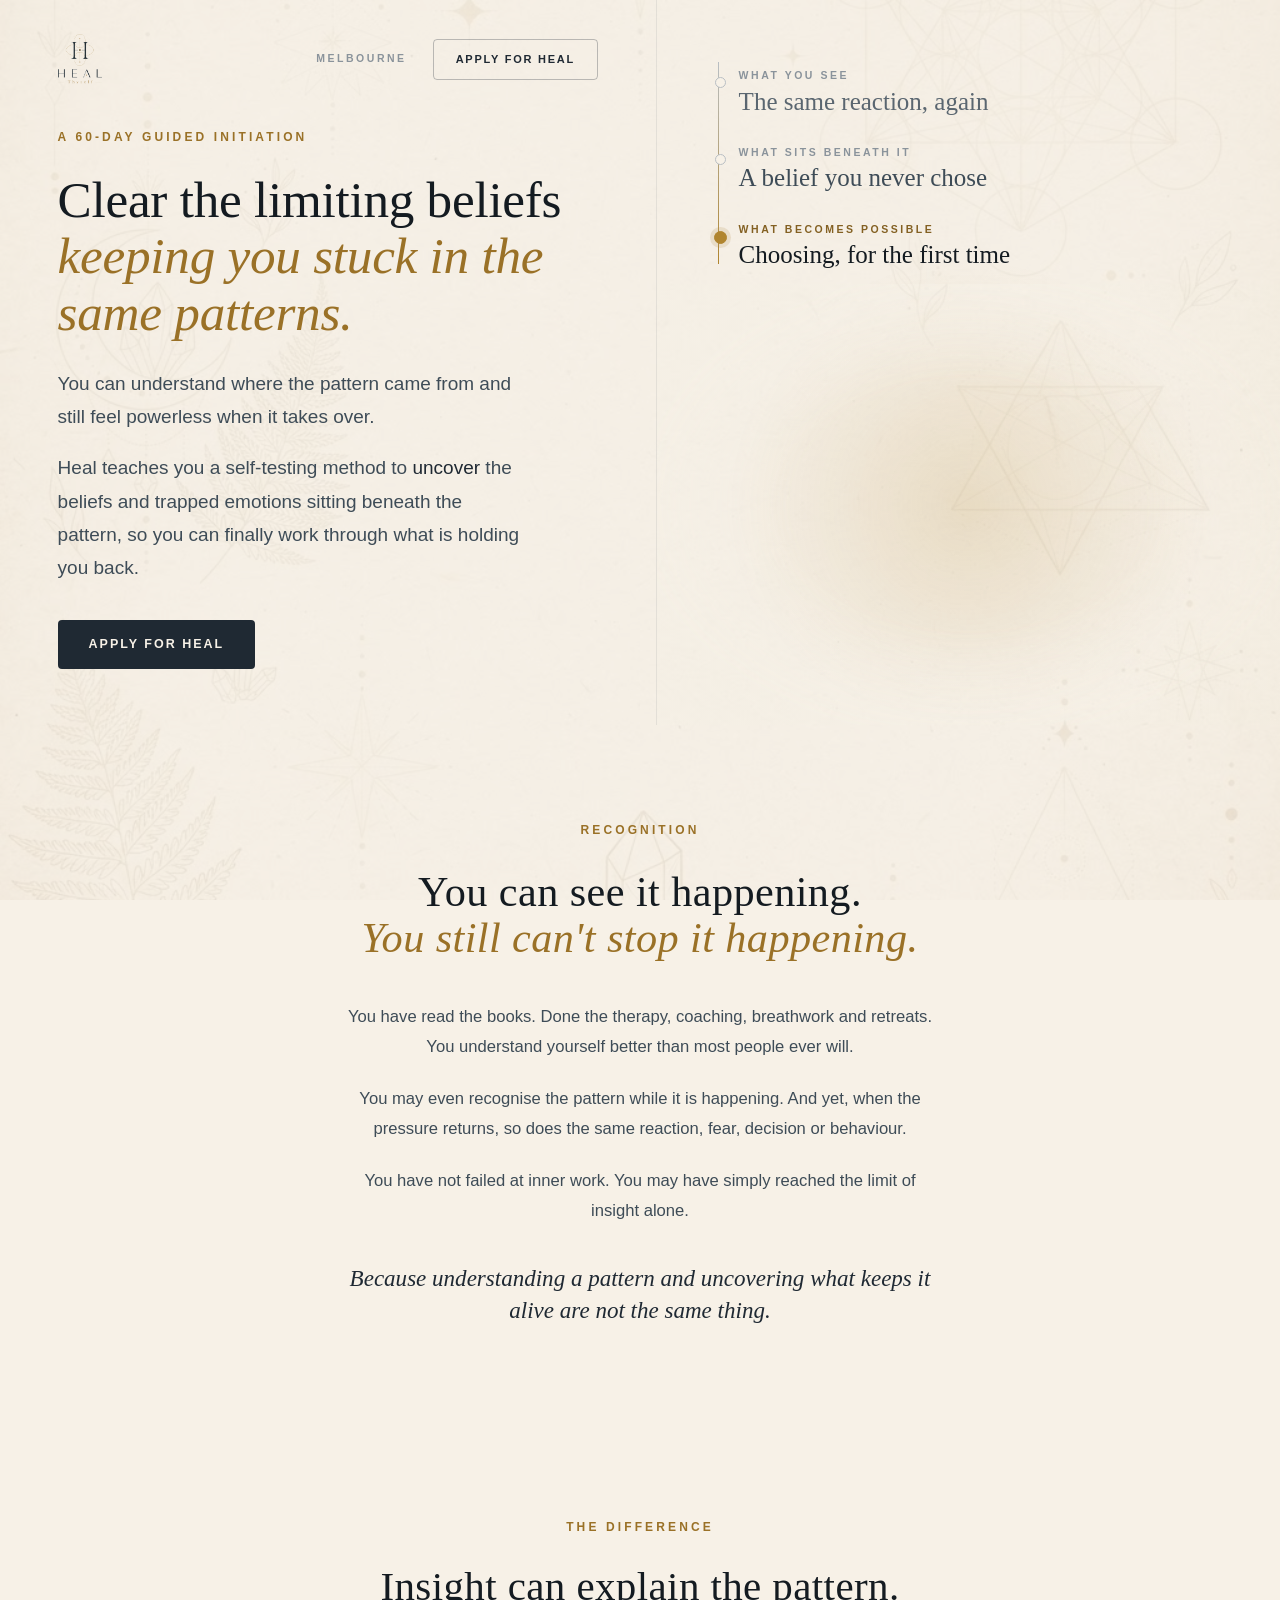
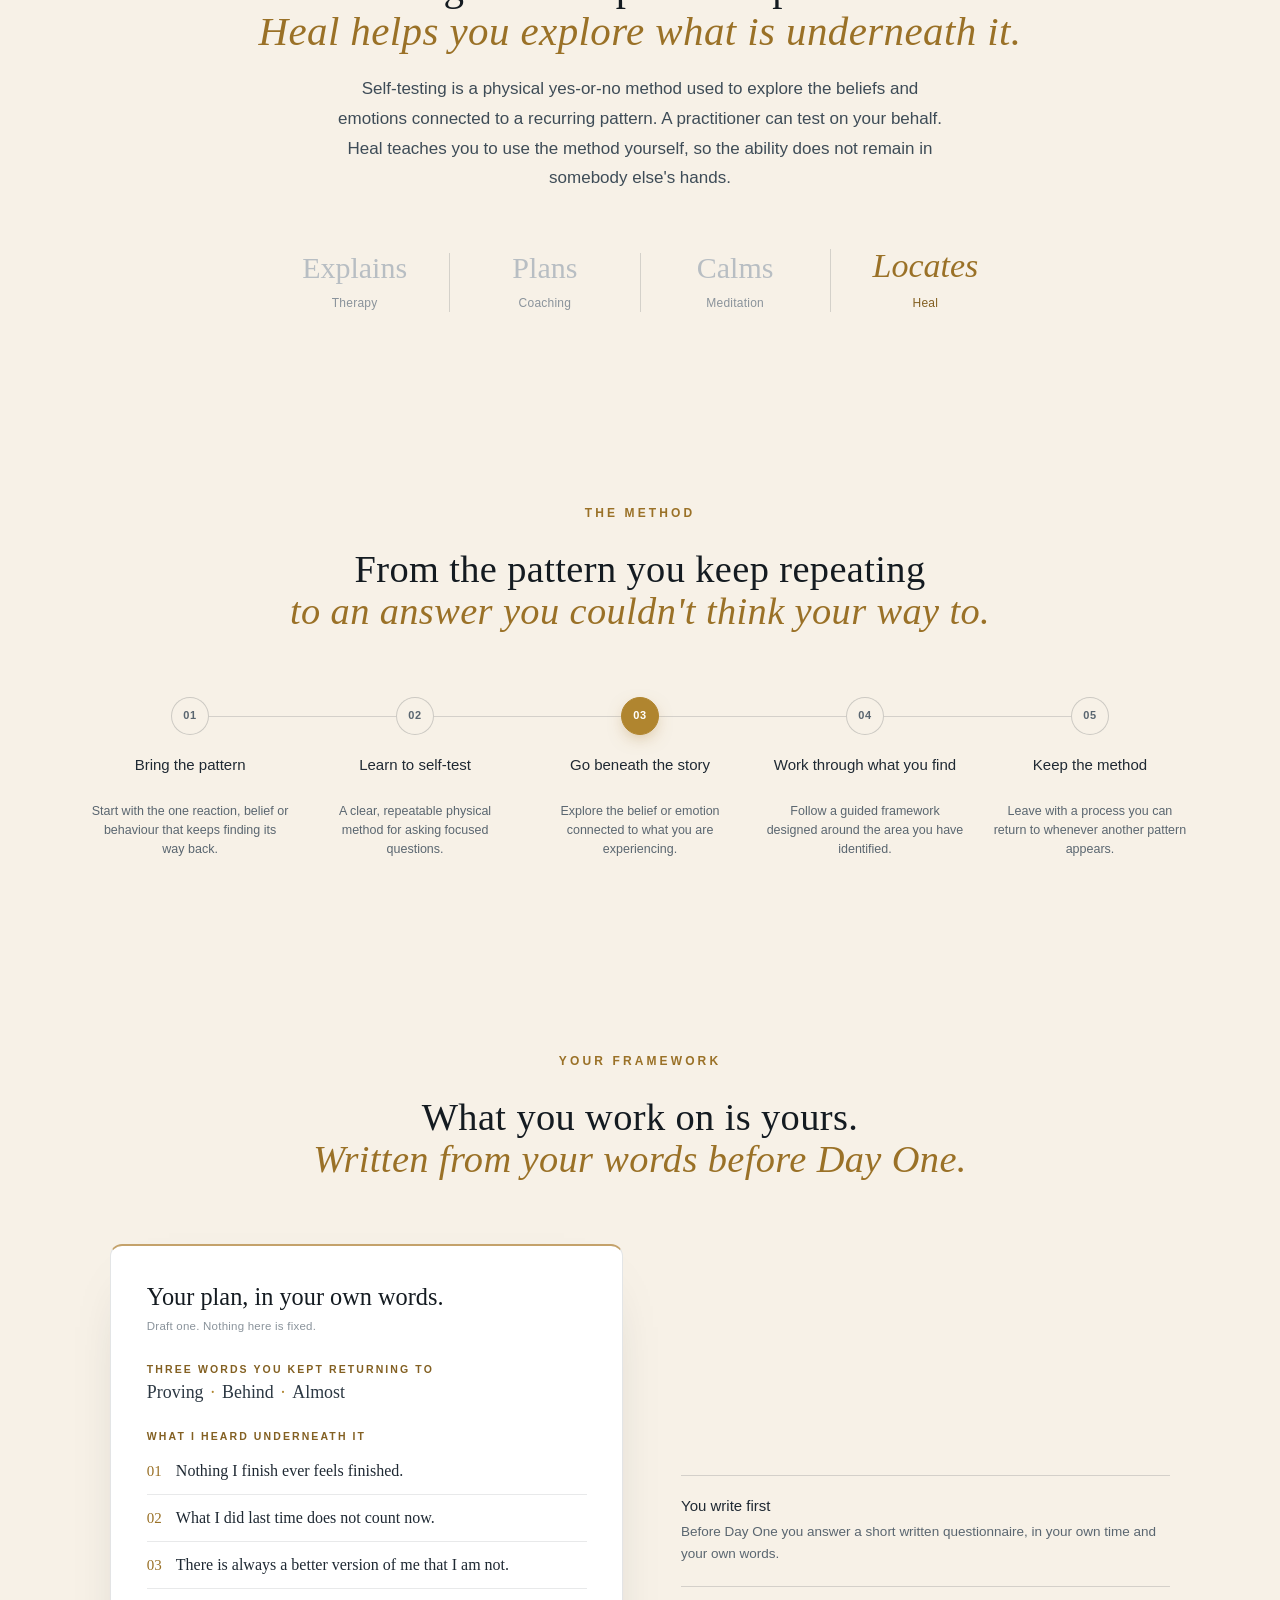
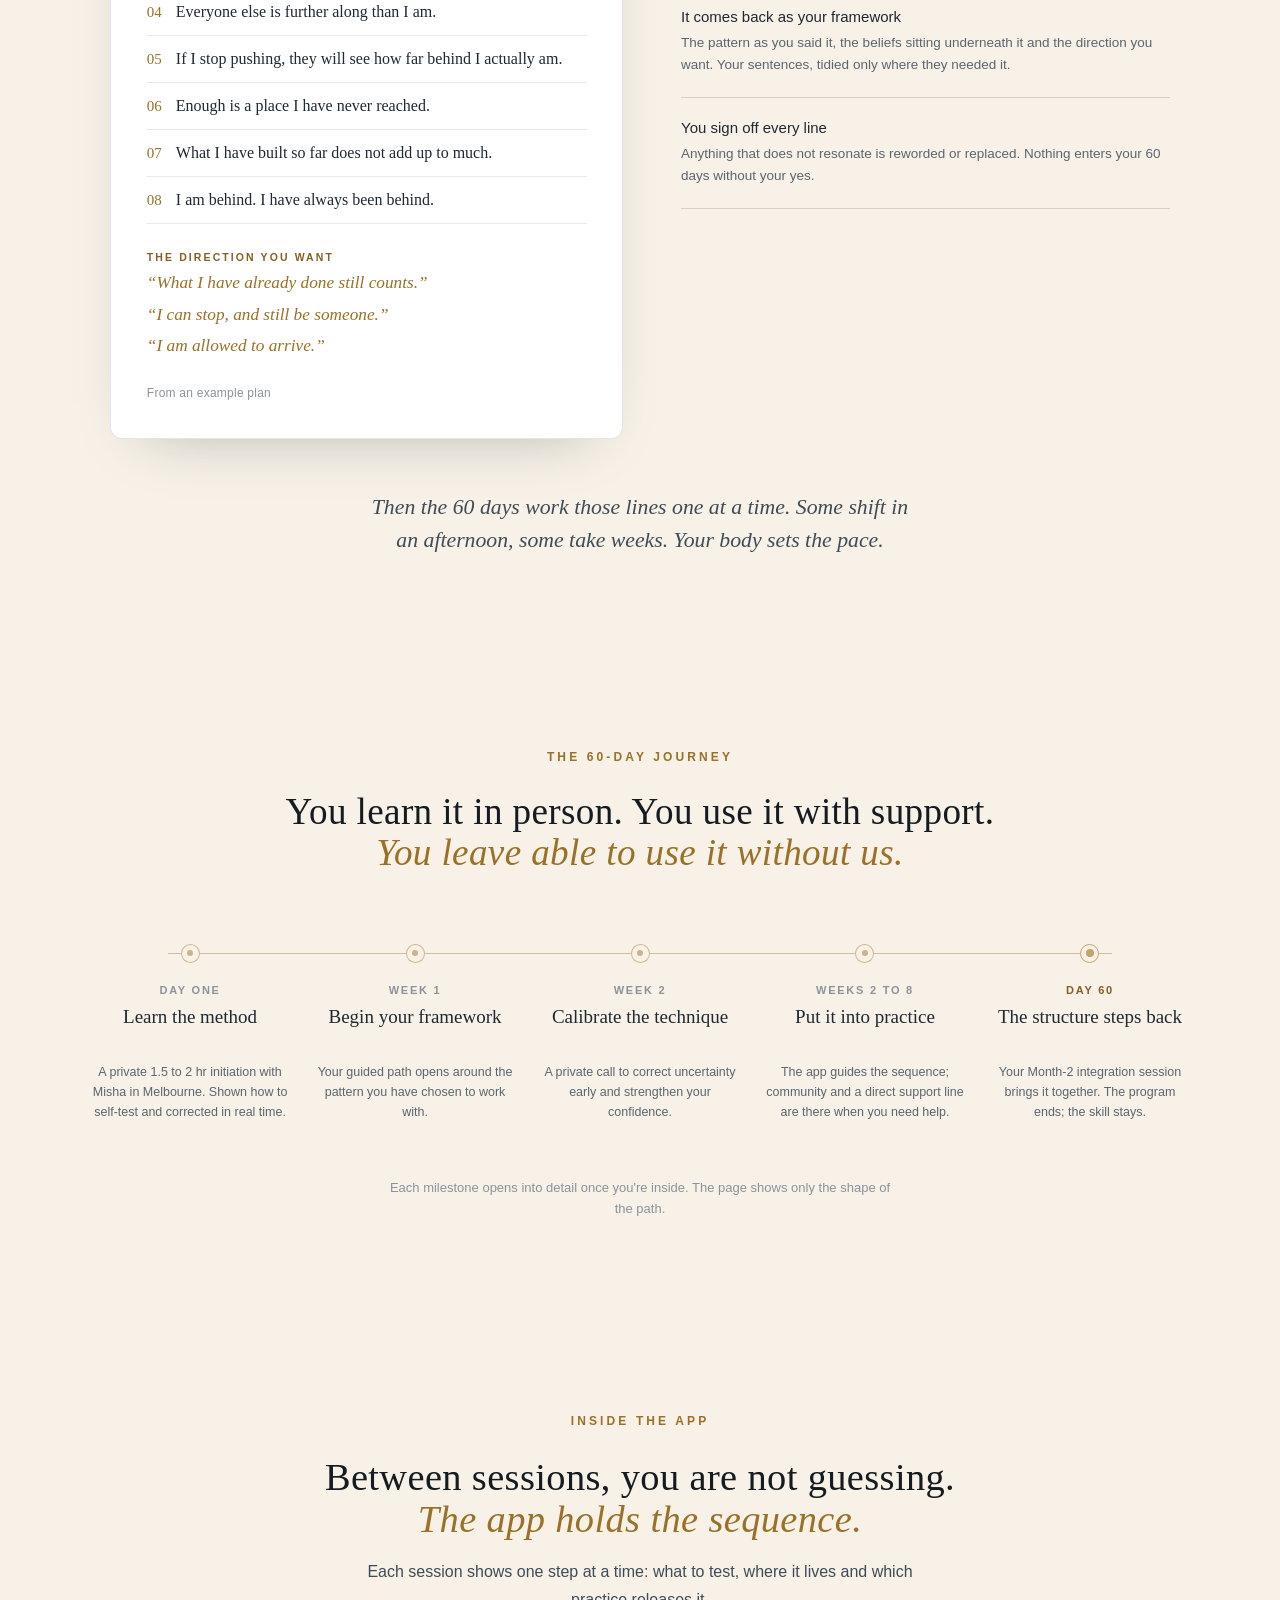
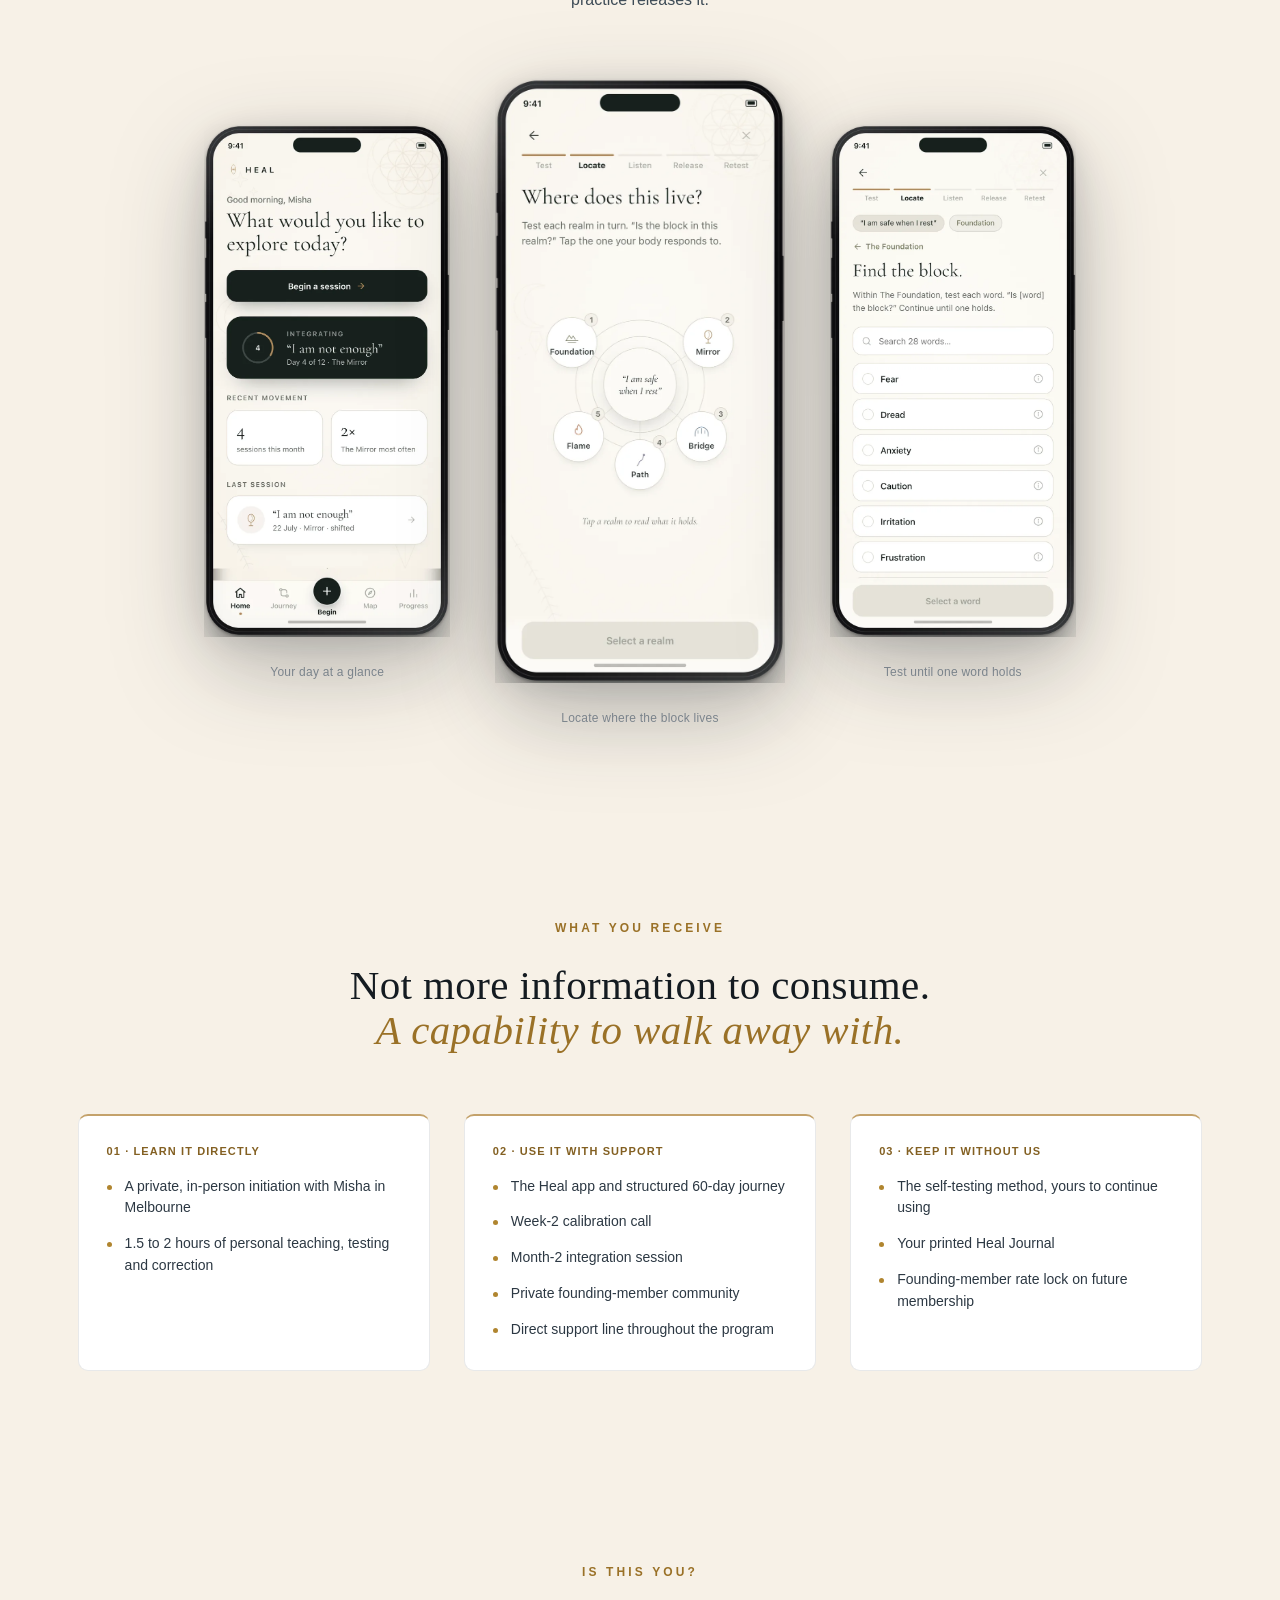
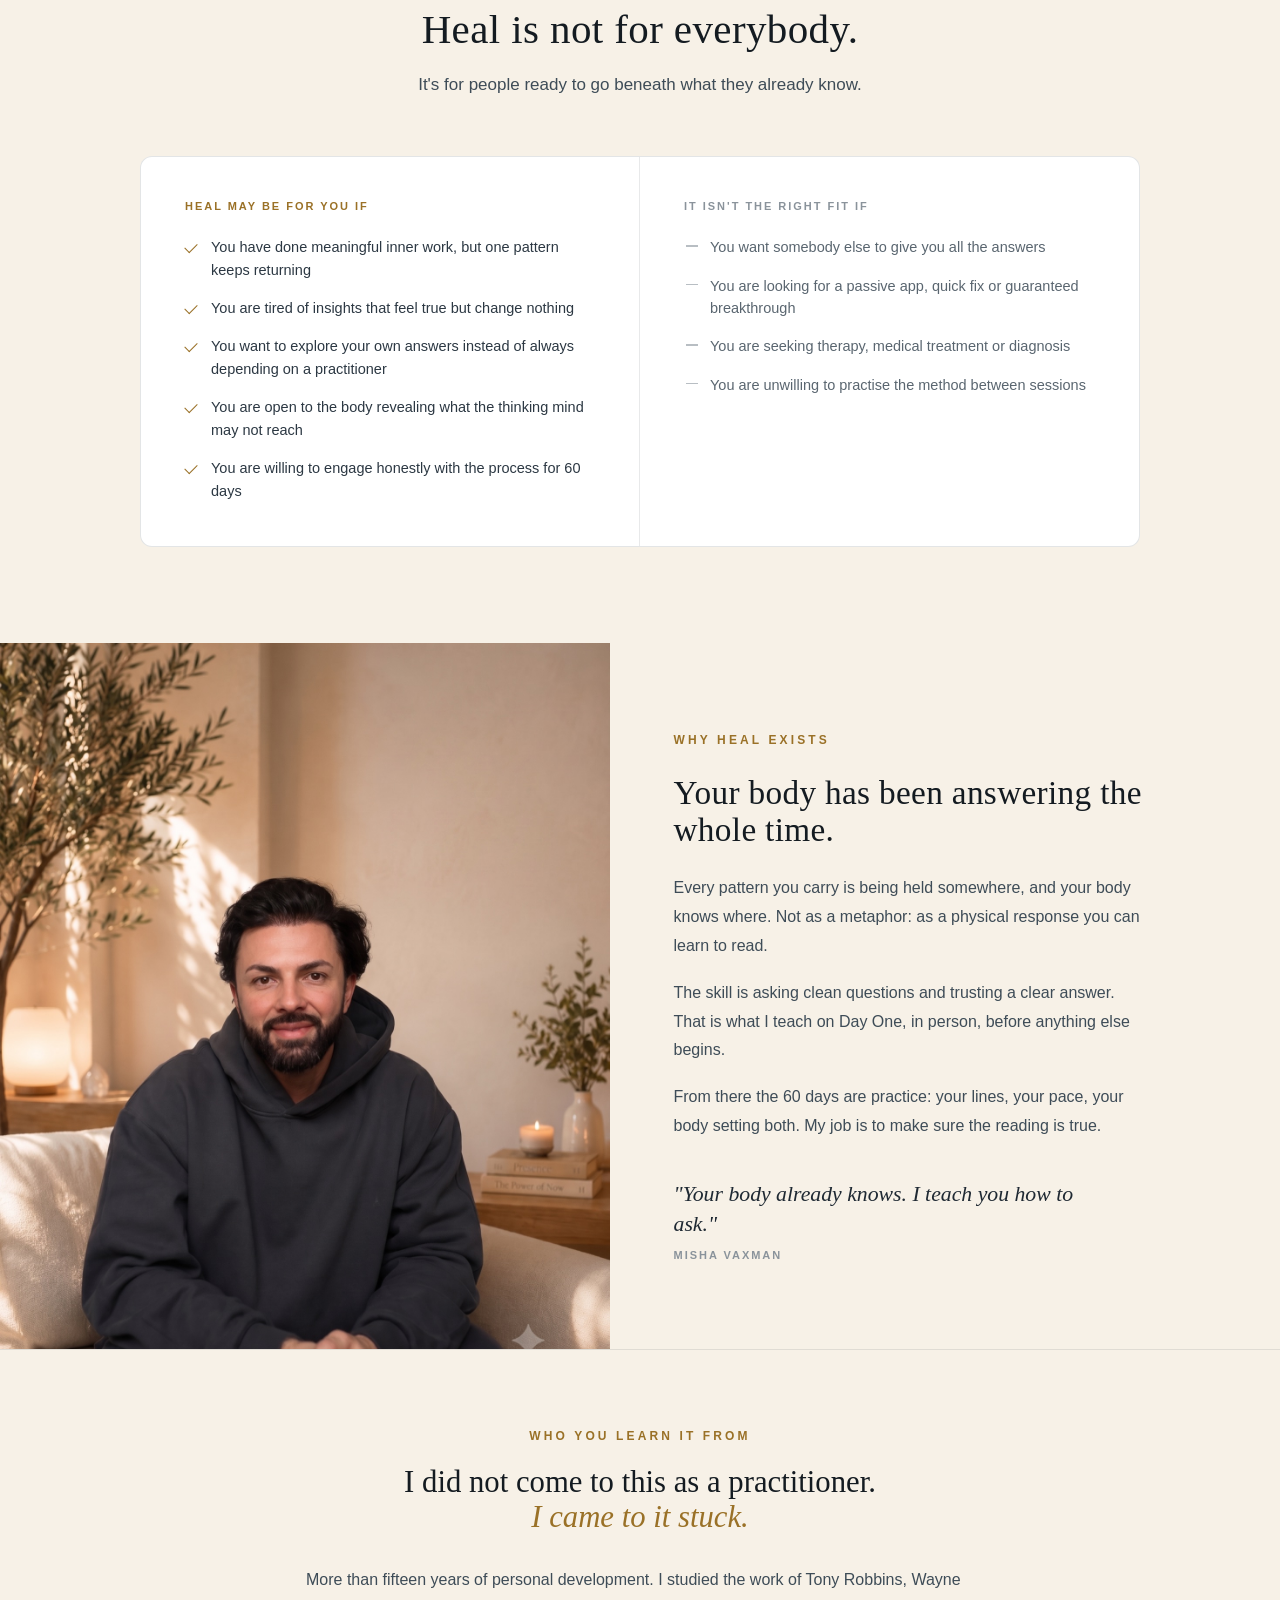
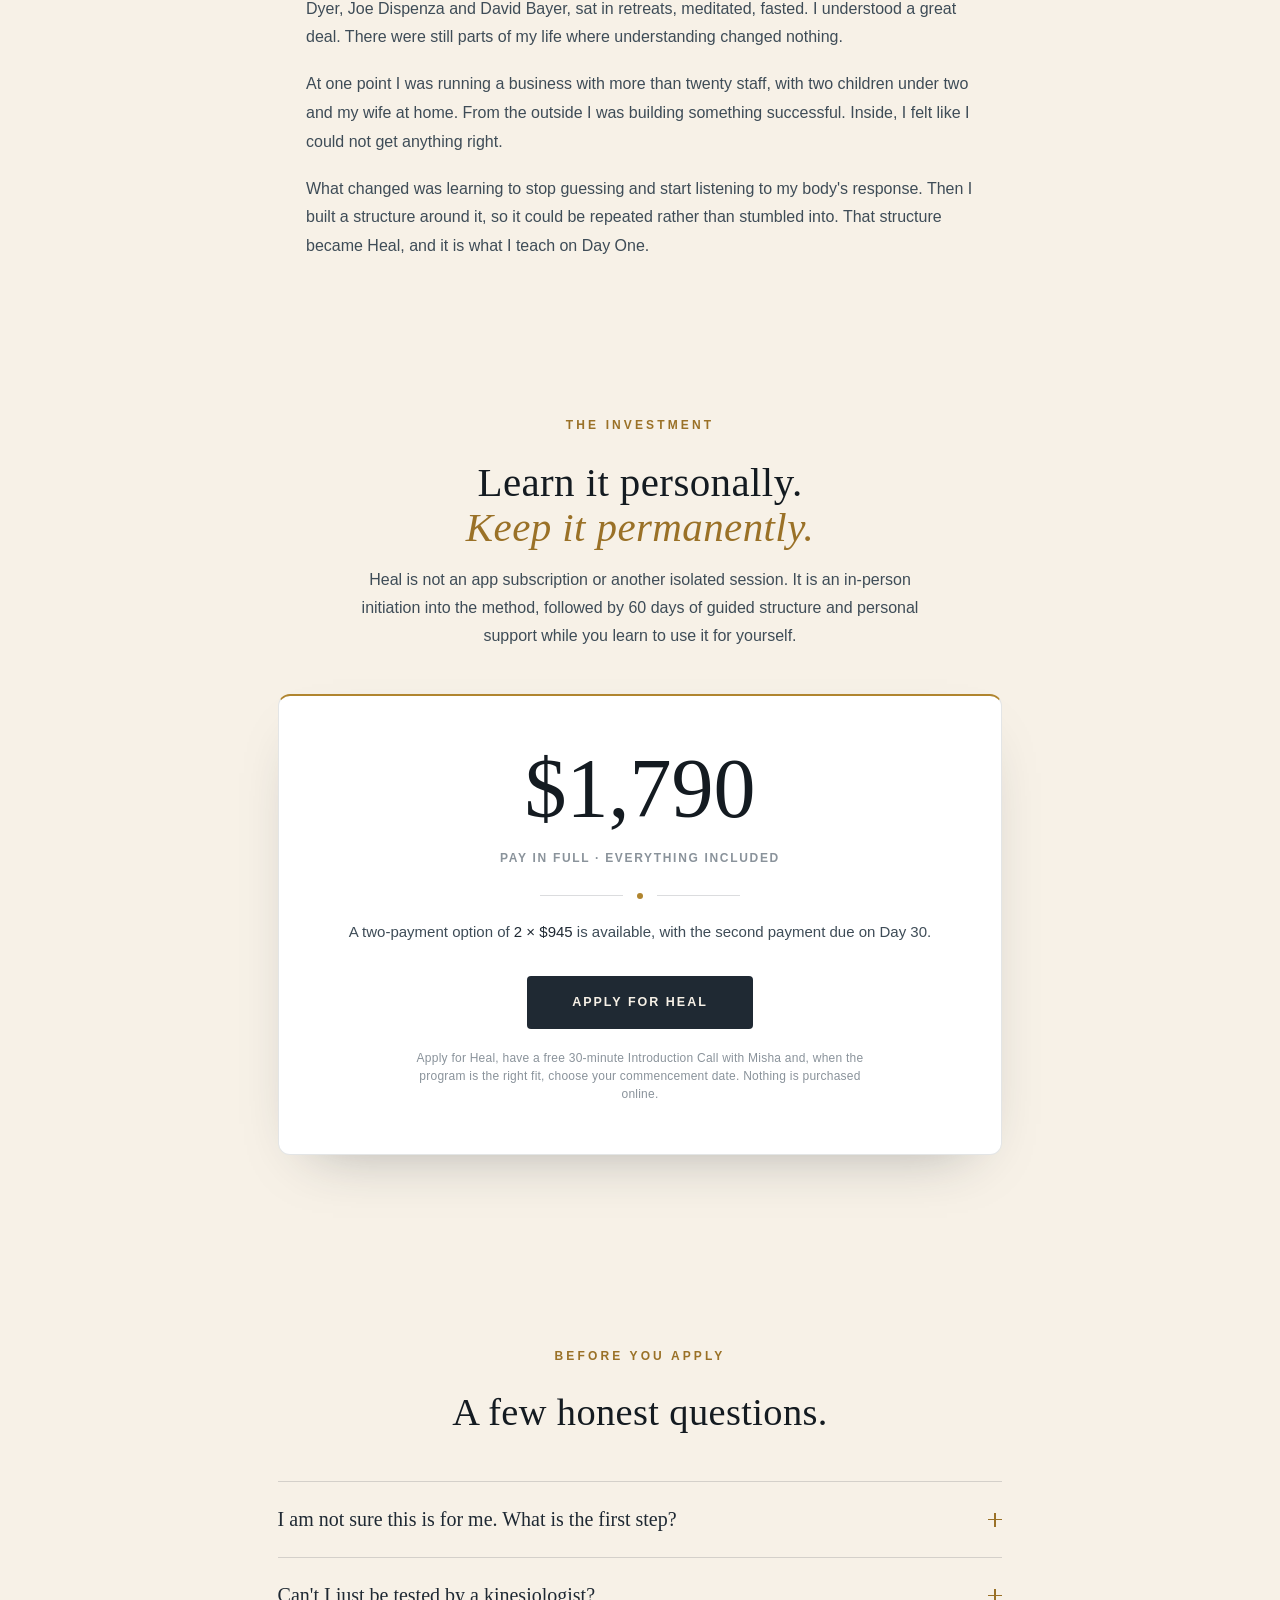
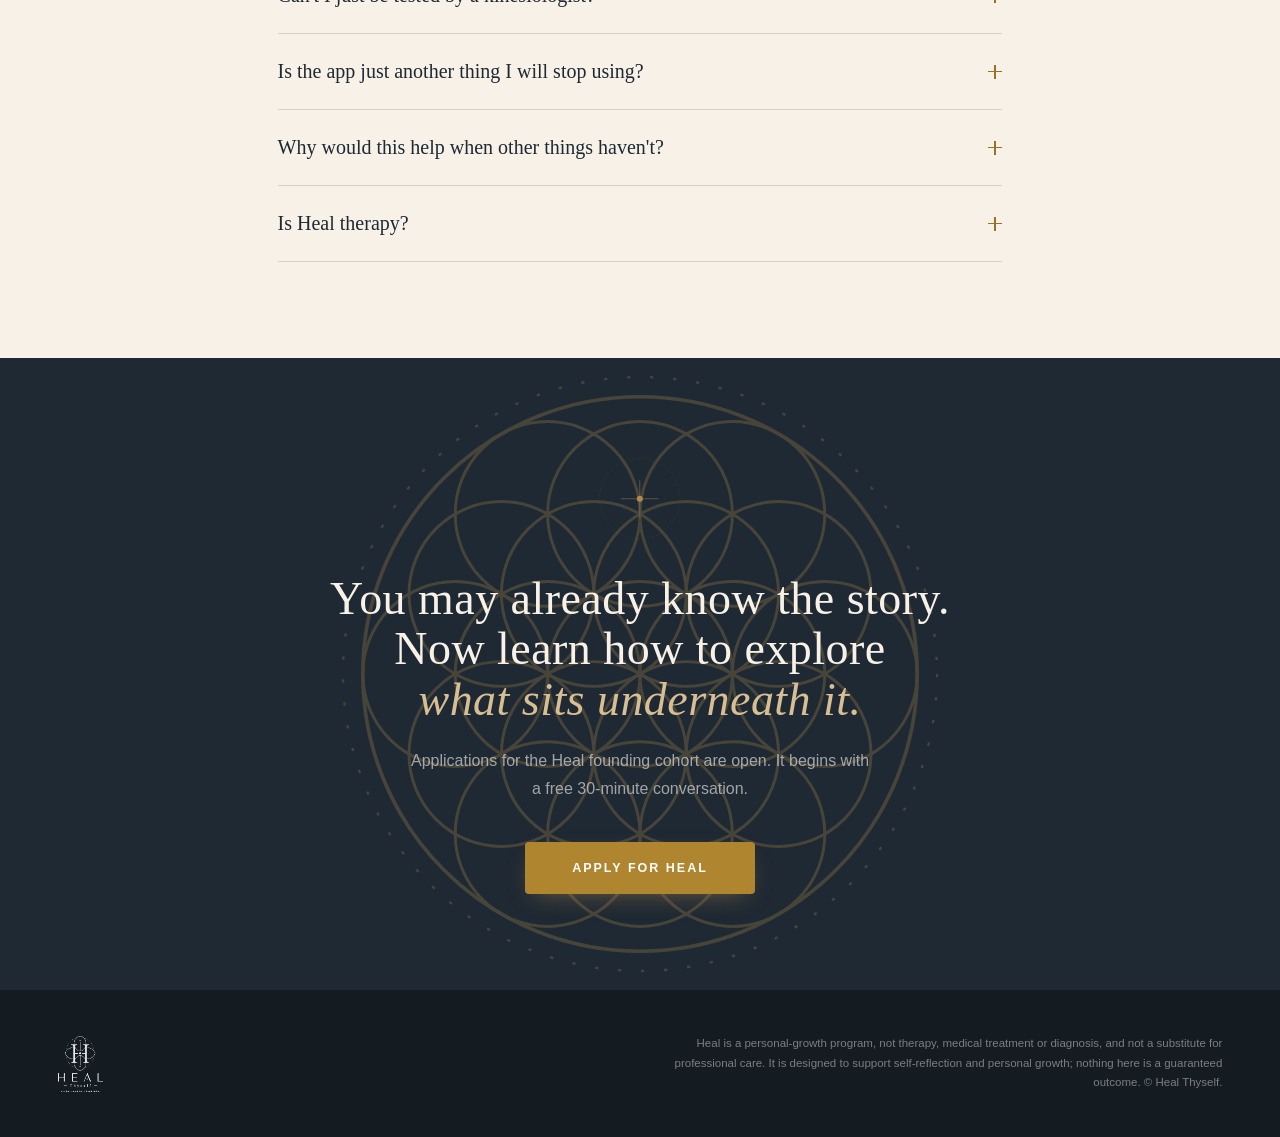
==== commit 20de248a: "Merge marina-feedback: soften application first touch, surface the free 30-minute Introduction Call," ====
--- a/index.html
+++ b/index.html
@@ -507,20 +507,20 @@
         <p class="doc-title">Your plan, in your own words.</p>
         <p class="doc-meta">Draft one. Nothing here is fixed.</p>
         <p class="doc-k">Three words you kept returning to</p>
-        <p class="fw-words">Carrying<b>&middot;</b>Earning<b>&middot;</b>Asking</p>
+        <p class="fw-words">Proving<b>&middot;</b>Behind<b>&middot;</b>Almost</p>
         <p class="doc-k" style="margin-top:24px">What I heard underneath it</p>
-        <div class="fw-line"><span class="n">01</span><p>I am on my own in this.</p></div>
-        <div class="fw-line"><span class="n">02</span><p>It is not safe to need anything from anyone.</p></div>
-        <div class="fw-line"><span class="n">03</span><p>I am not allowed to stop, or to hand it over.</p></div>
-        <div class="fw-line"><span class="n">04</span><p>To be loved, I have to be useful.</p></div>
-        <div class="fw-line"><span class="n">05</span><p>If I rest, everything falls apart.</p></div>
-        <div class="fw-line"><span class="n">06</span><p>I do not deserve help I have not earned.</p></div>
-        <div class="fw-line"><span class="n">07</span><p>People let you down when you lean on them.</p></div>
-        <div class="fw-line"><span class="n">08</span><p>Life is something you carry by yourself.</p></div>
+        <div class="fw-line"><span class="n">01</span><p>Nothing I finish ever feels finished.</p></div>
+        <div class="fw-line"><span class="n">02</span><p>What I did last time does not count now.</p></div>
+        <div class="fw-line"><span class="n">03</span><p>There is always a better version of me that I am not.</p></div>
+        <div class="fw-line"><span class="n">04</span><p>Everyone else is further along than I am.</p></div>
+        <div class="fw-line"><span class="n">05</span><p>If I stop pushing, they will see how far behind I actually am.</p></div>
+        <div class="fw-line"><span class="n">06</span><p>Enough is a place I have never reached.</p></div>
+        <div class="fw-line"><span class="n">07</span><p>What I have built so far does not add up to much.</p></div>
+        <div class="fw-line"><span class="n">08</span><p>I am behind. I have always been behind.</p></div>
         <p class="doc-k" style="margin-top:26px">The direction you want</p>
-        <p class="fw-turnline">&ldquo;I am wanted, not just useful.&rdquo;</p>
-        <p class="fw-turnline">&ldquo;It is safe to let someone else carry part of it.&rdquo;</p>
-        <p class="fw-turnline">&ldquo;I am allowed to rest before I am empty.&rdquo;</p>
+        <p class="fw-turnline">&ldquo;What I have already done still counts.&rdquo;</p>
+        <p class="fw-turnline">&ldquo;I can stop, and still be someone.&rdquo;</p>
+        <p class="fw-turnline">&ldquo;I am allowed to arrive.&rdquo;</p>
         <span class="micro">From an example plan</span>
       </div>
       <div class="fw-steps">
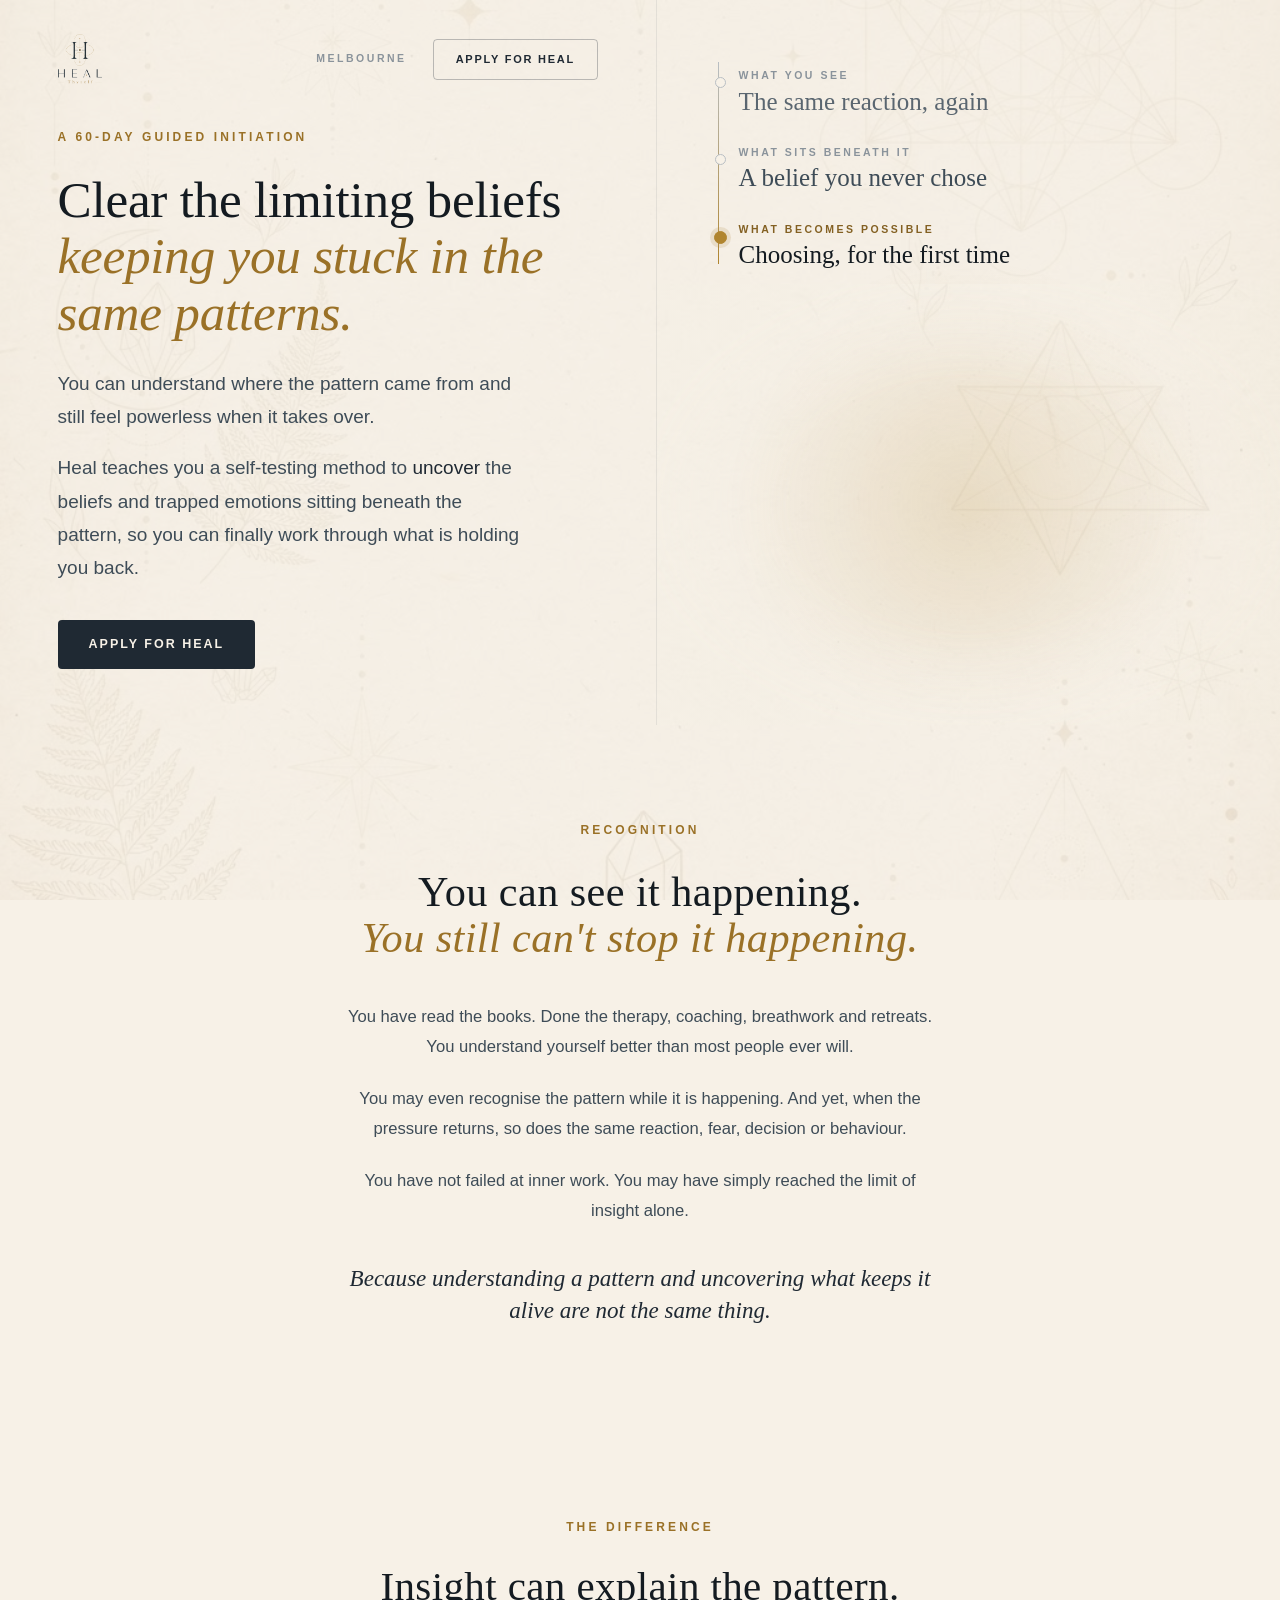
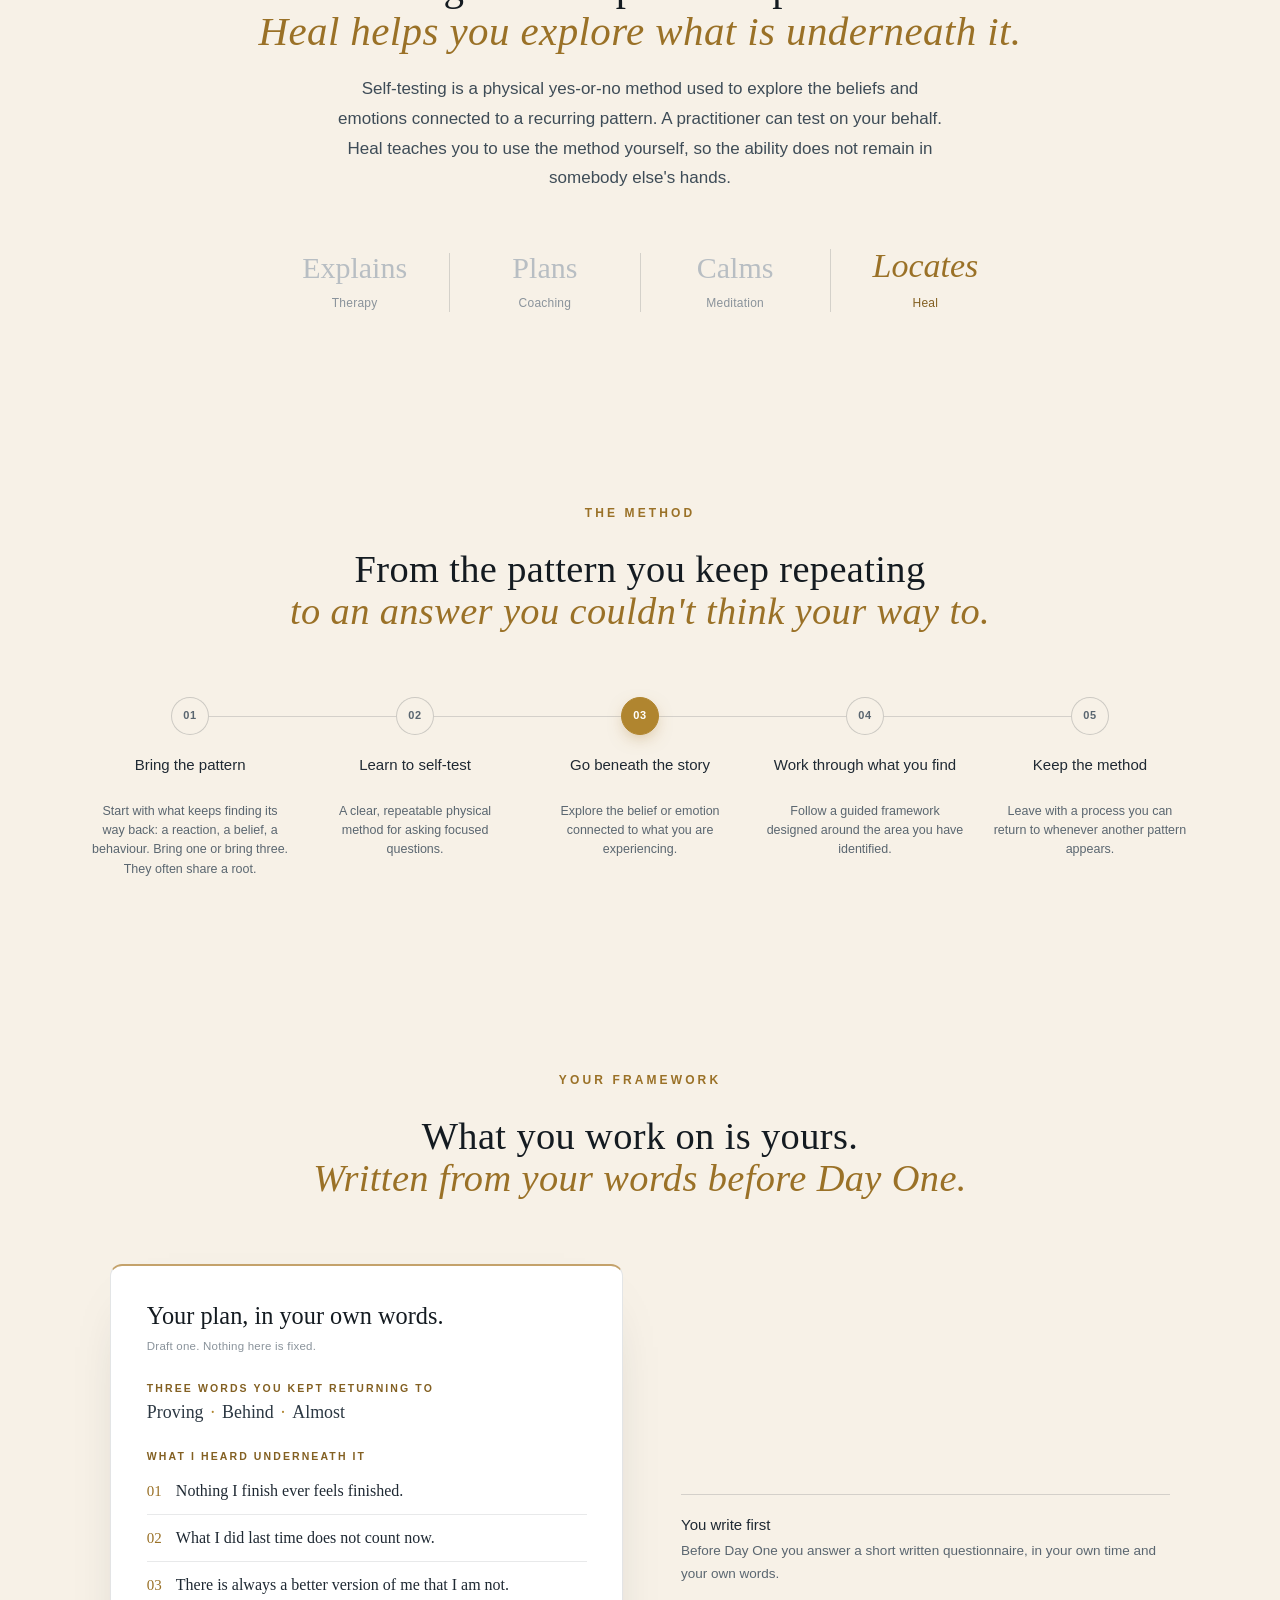
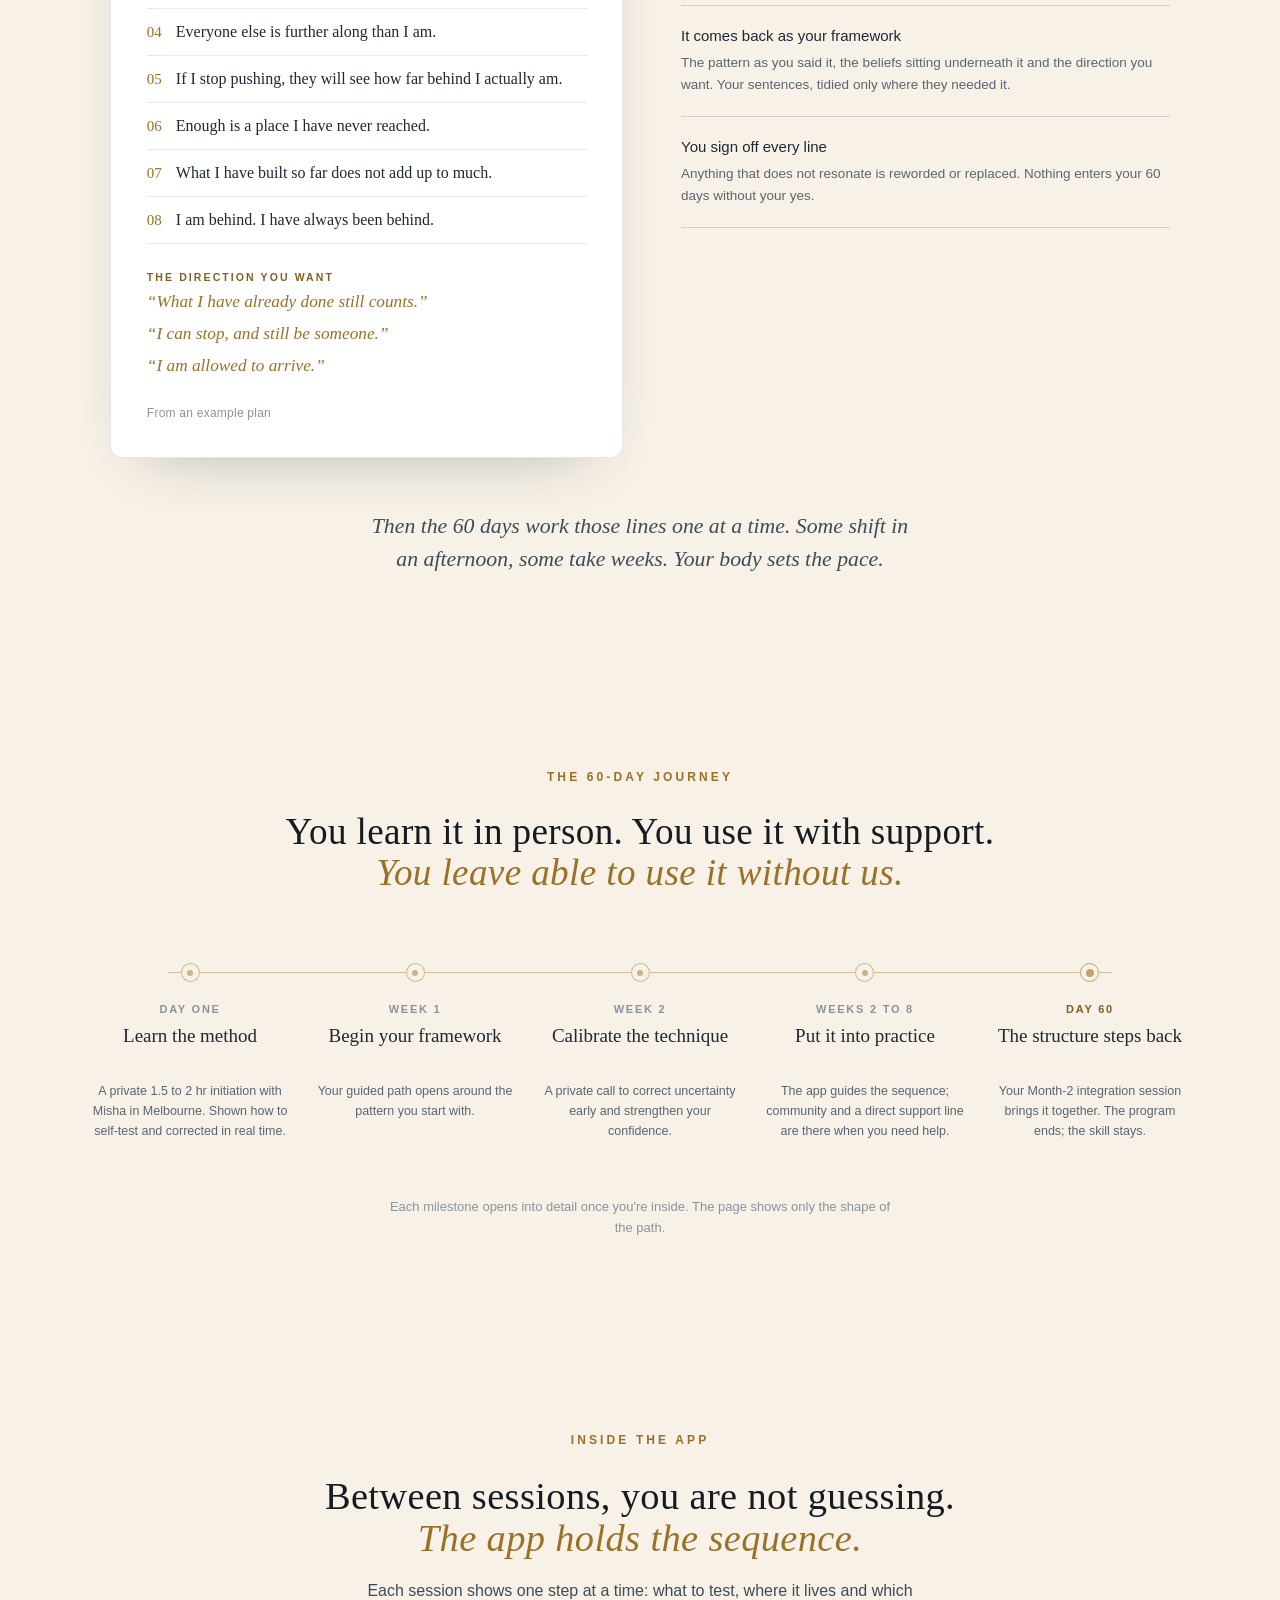
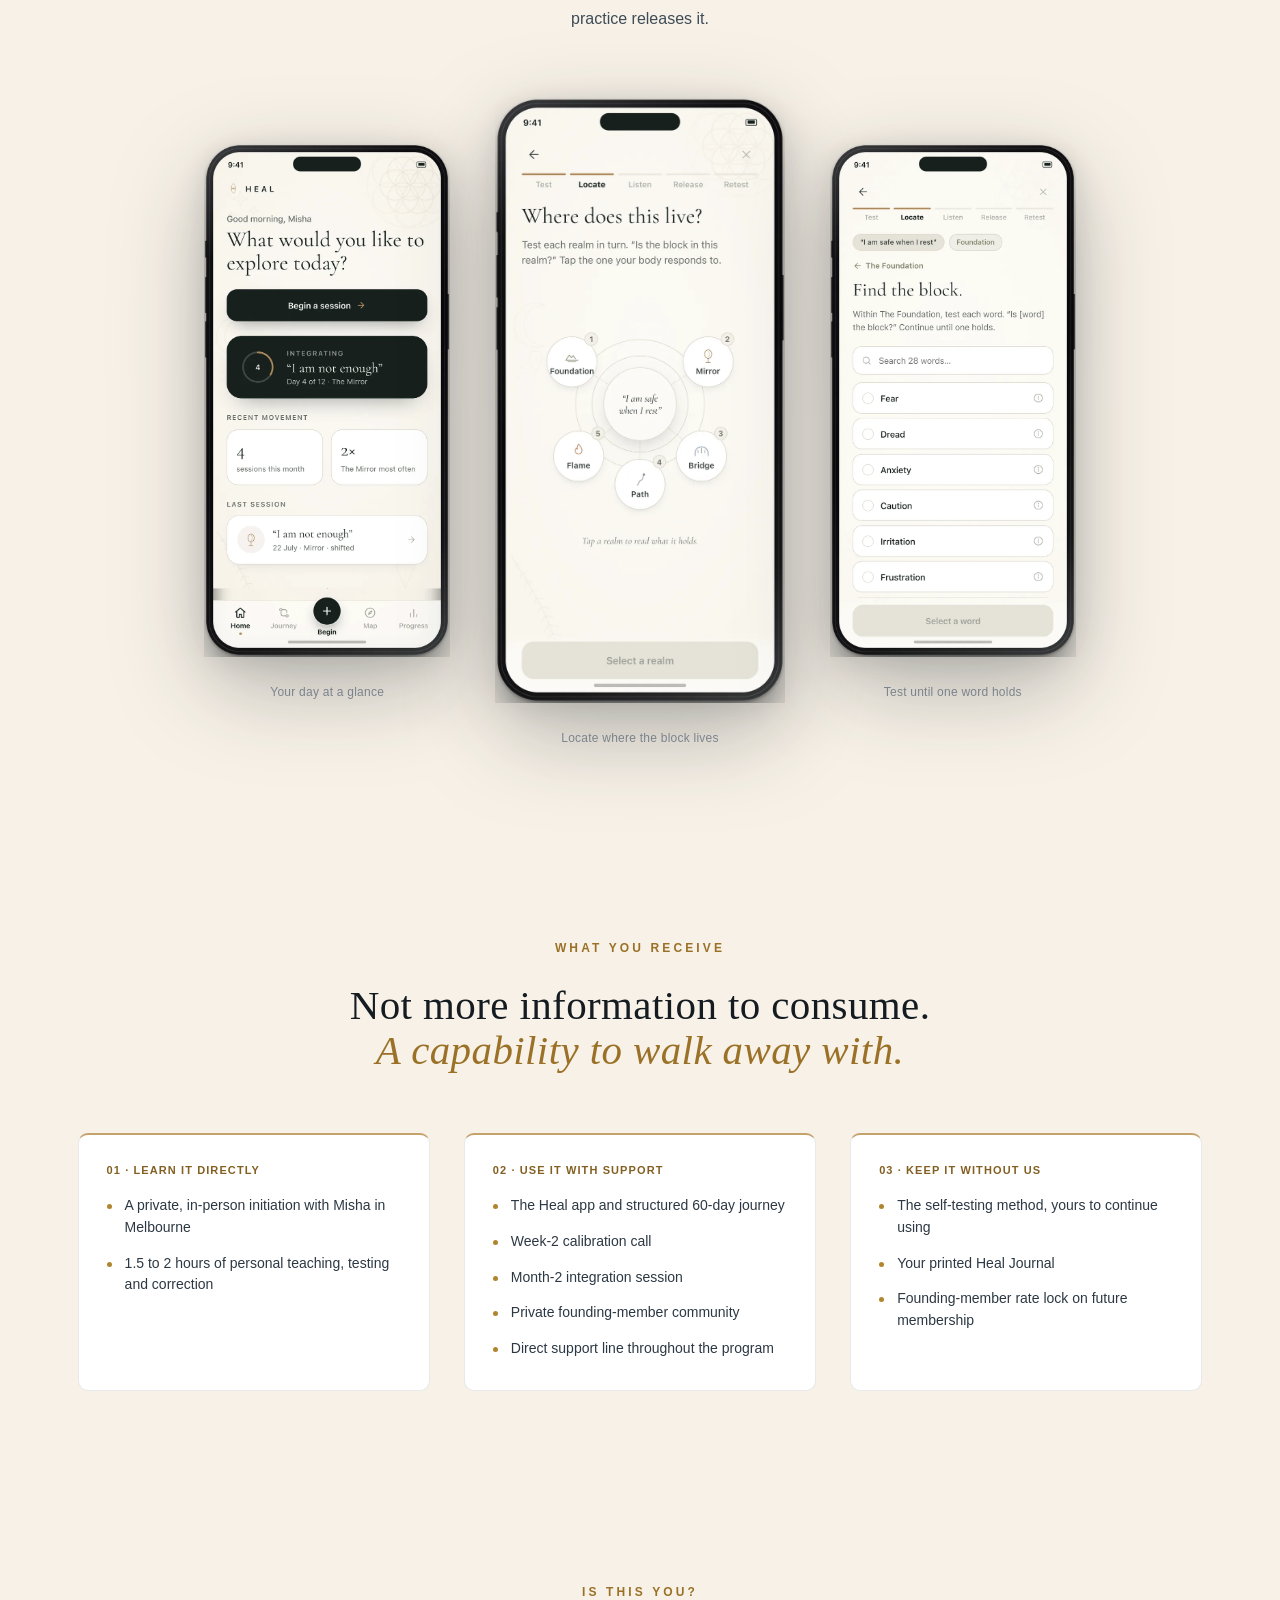
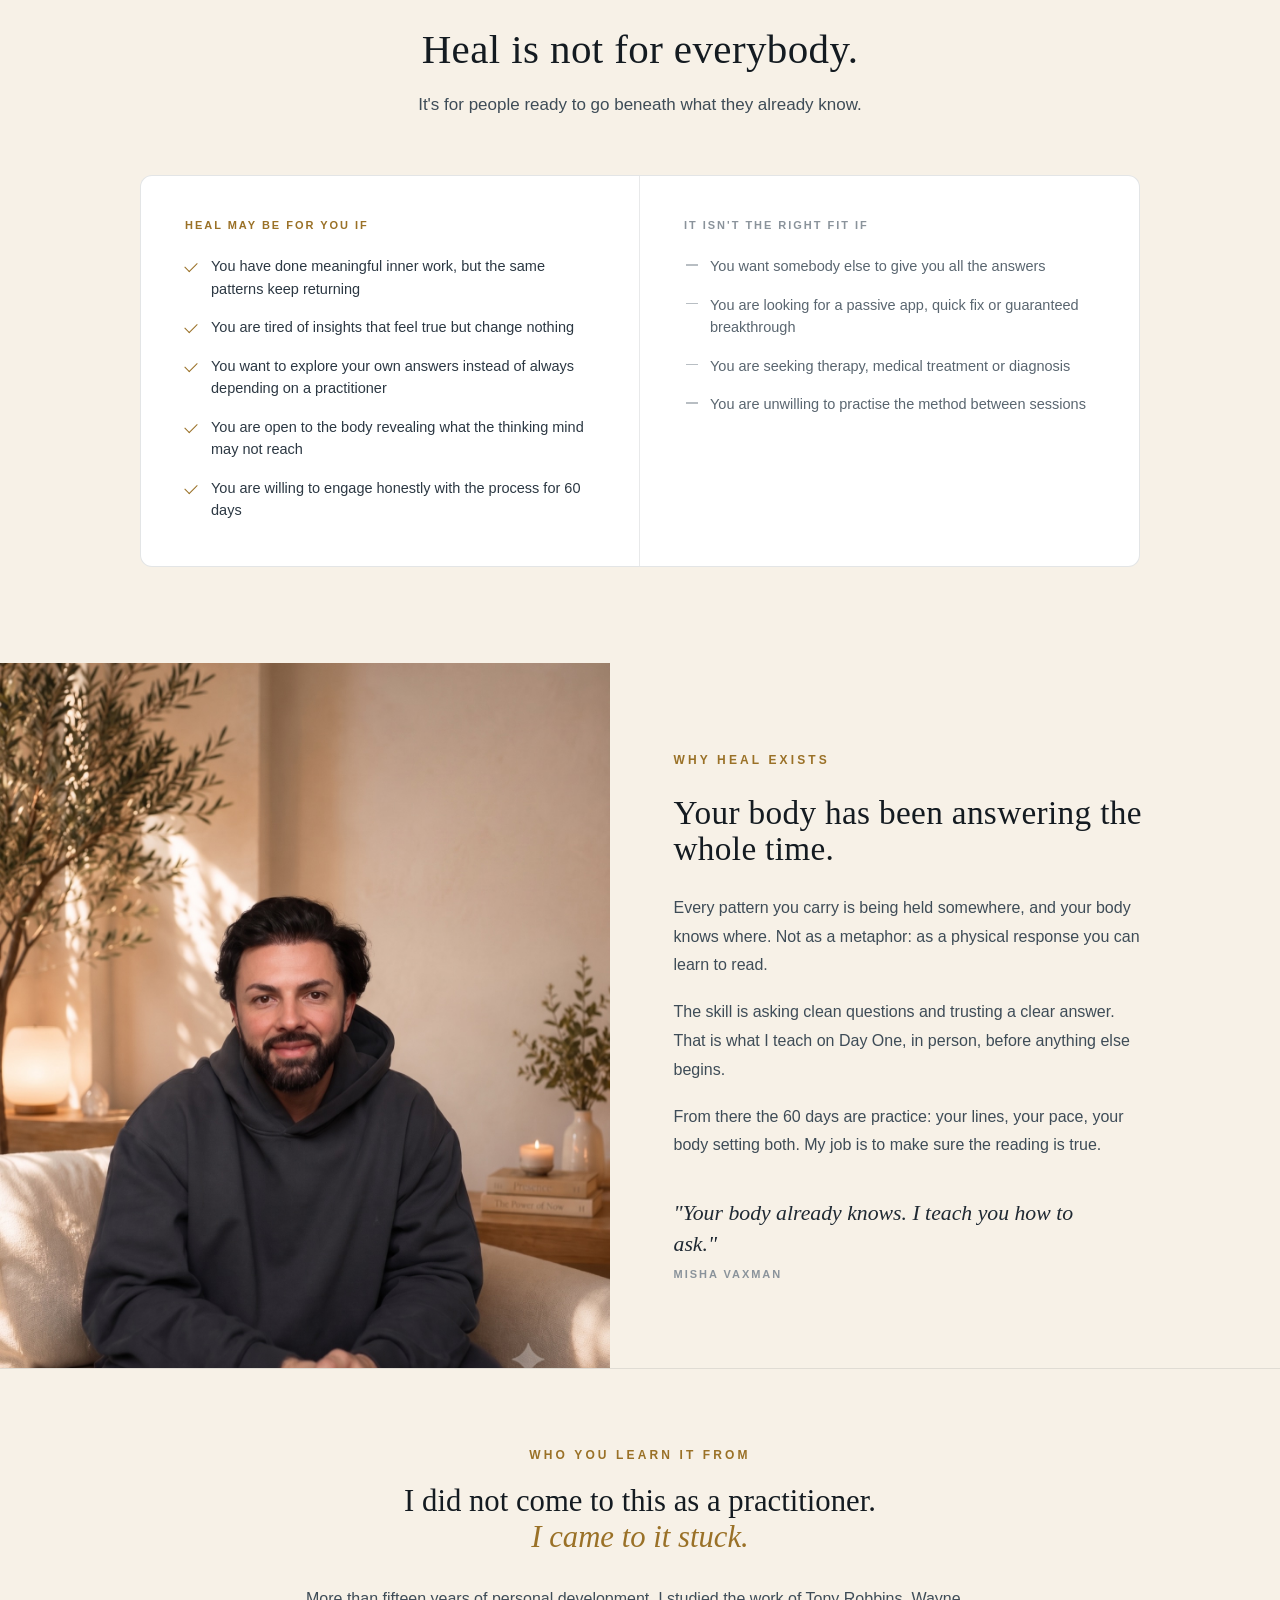
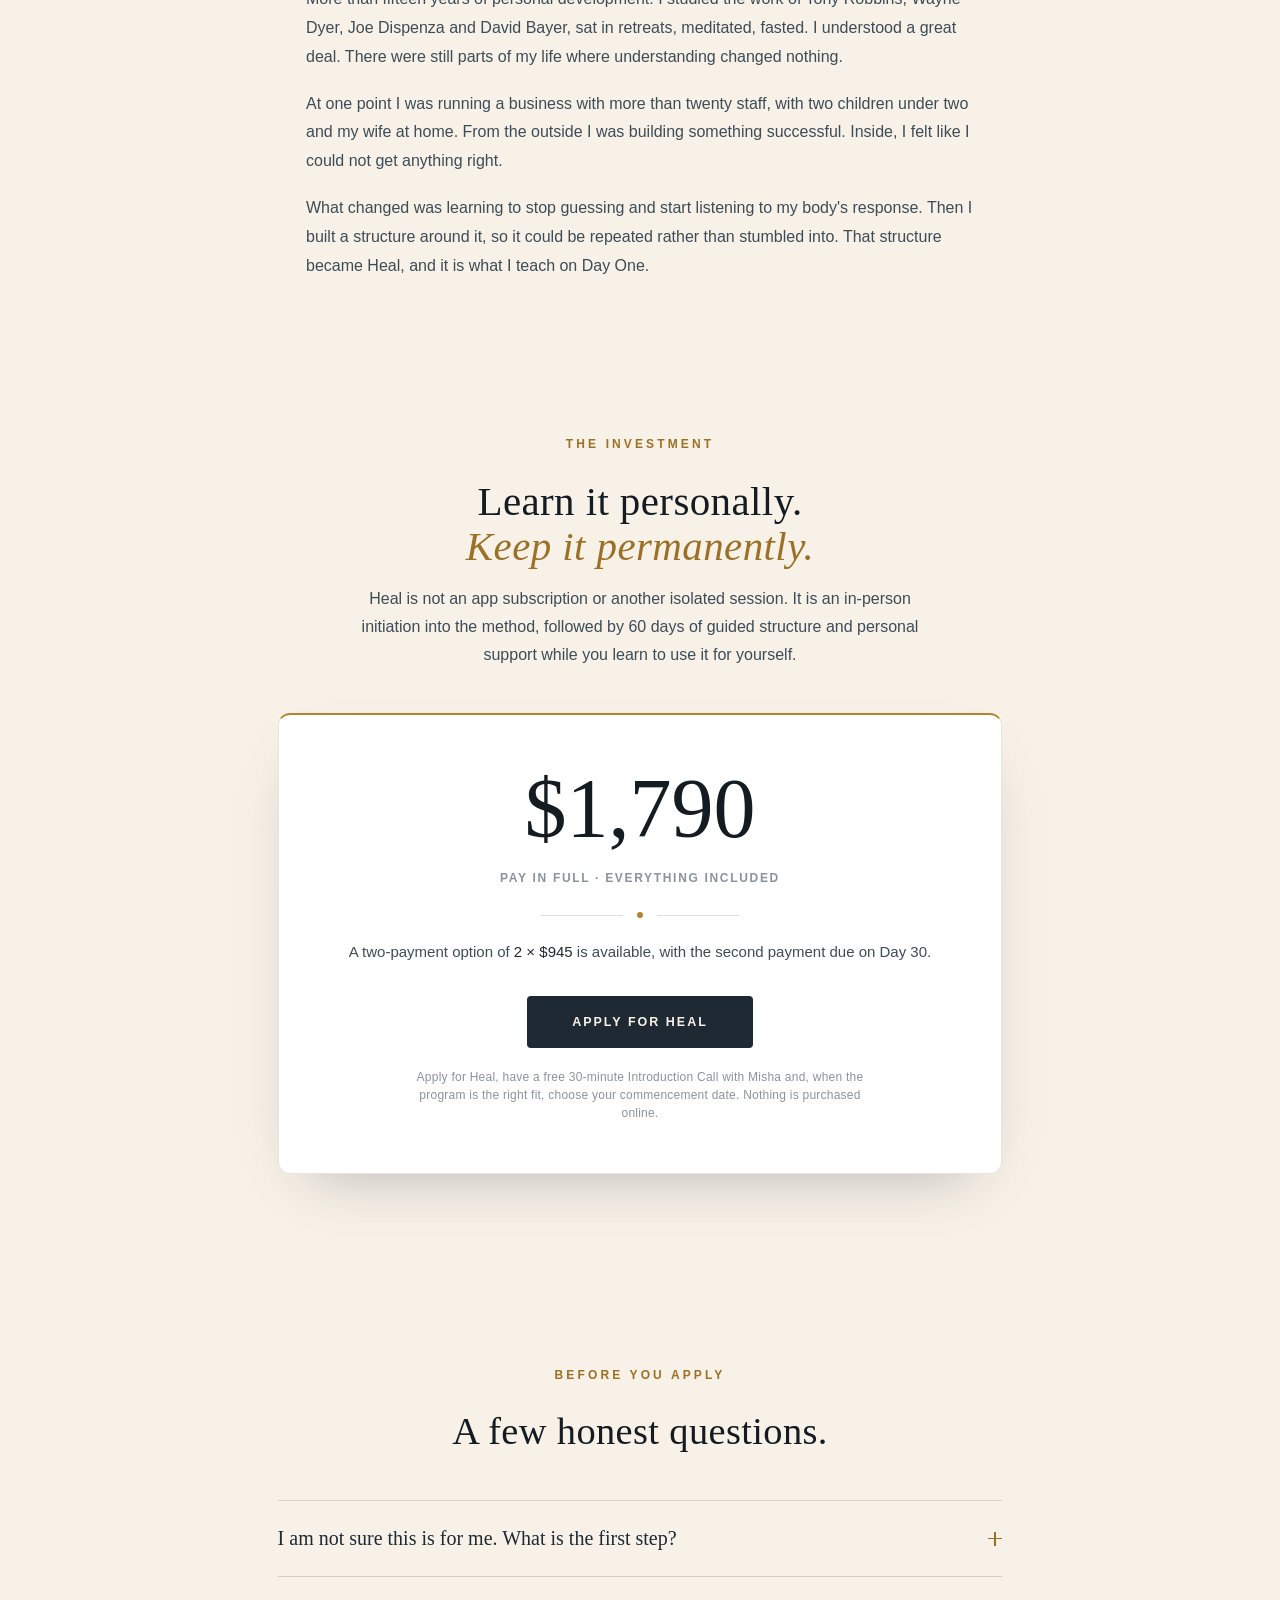
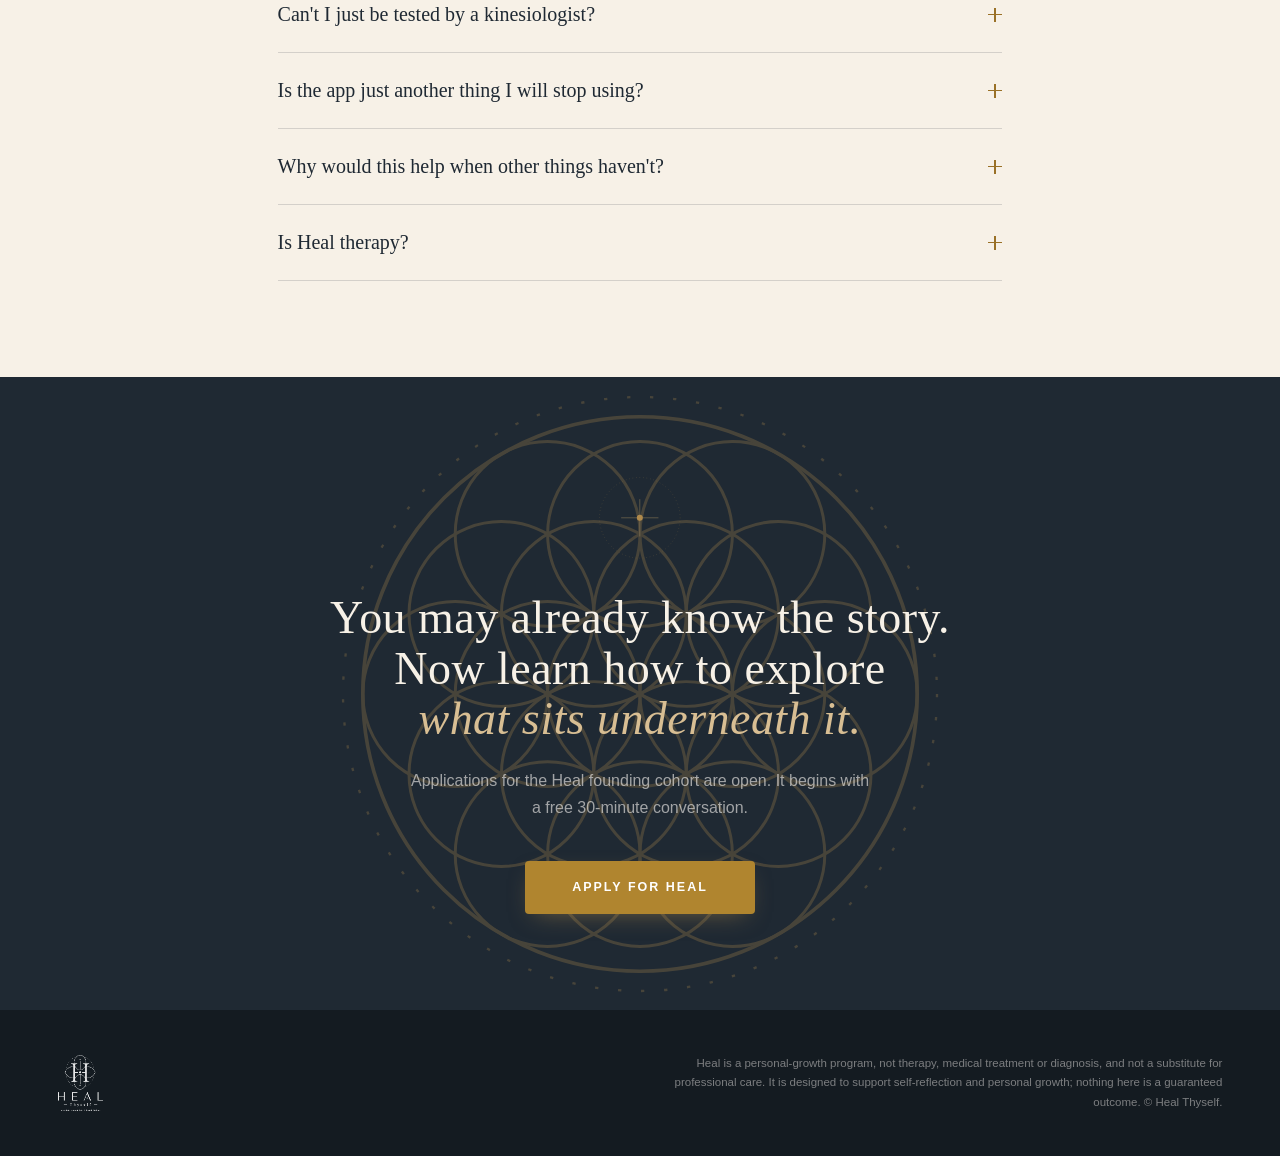
==== commit b2a0730e: "Stop forcing one pattern at intake People arrive with two or three things, and that is normal. Makin" ====
--- a/index.html
+++ b/index.html
@@ -485,7 +485,7 @@
     </div>
     <div class="method-row">
       <div class="method-steps">
-        <div class="mstep-item"><div class="mstep">01</div><div class="mtext"><p class="mlabel">Bring the pattern</p><p class="mbody">Start with the one reaction, belief or behaviour that keeps finding its way back.</p></div></div>
+        <div class="mstep-item"><div class="mstep">01</div><div class="mtext"><p class="mlabel">Bring the pattern</p><p class="mbody">Start with what keeps finding its way back: a reaction, a belief, a behaviour. Bring one or bring three. They often share a root.</p></div></div>
         <div class="mstep-item"><div class="mstep">02</div><div class="mtext"><p class="mlabel">Learn to self-test</p><p class="mbody">A clear, repeatable physical method for asking focused questions.</p></div></div>
         <div class="mstep-item"><div class="mstep gold">03</div><div class="mtext"><p class="mlabel">Go beneath the story</p><p class="mbody">Explore the belief or emotion connected to what you are experiencing.</p></div></div>
         <div class="mstep-item"><div class="mstep">04</div><div class="mtext"><p class="mlabel">Work through what you find</p><p class="mbody">Follow a guided framework designed around the area you have identified.</p></div></div>
@@ -544,7 +544,7 @@
     <div class="journey-row">
       <div class="journey-steps">
         <div class="j-item"><div class="jdot"></div><p class="jphase">Day One</p><p class="jname">Learn the method</p><p class="jbody">A private 1.5 to 2 hr initiation with Misha in Melbourne. Shown how to self-test and corrected in real time.</p></div>
-        <div class="j-item"><div class="jdot"></div><p class="jphase">Week 1</p><p class="jname">Begin your framework</p><p class="jbody">Your guided path opens around the pattern you have chosen to work with.</p></div>
+        <div class="j-item"><div class="jdot"></div><p class="jphase">Week 1</p><p class="jname">Begin your framework</p><p class="jbody">Your guided path opens around the pattern you start with.</p></div>
         <div class="j-item"><div class="jdot"></div><p class="jphase">Week 2</p><p class="jname">Calibrate the technique</p><p class="jbody">A private call to correct uncertainty early and strengthen your confidence.</p></div>
         <div class="j-item"><div class="jdot"></div><p class="jphase">Weeks 2 to 8</p><p class="jname">Put it into practice</p><p class="jbody">The app guides the sequence; community and a direct support line are there when you need help.</p></div>
         <div class="j-item"><div class="jdot gold"></div><p class="jphase gold">Day 60</p><p class="jname">The structure steps back</p><p class="jbody">Your Month-2 integration session brings it together. The program ends; the skill stays.</p></div>
@@ -605,7 +605,7 @@
     <div class="fit-card">
       <div class="fit-col yes">
         <p class="fit-k gold">Heal may be for you if</p>
-        <ul class="forlist yes"><li>You have done meaningful inner work, but one pattern keeps returning</li><li>You are tired of insights that feel true but change nothing</li><li>You want to explore your own answers instead of always depending on a practitioner</li><li>You are open to the body revealing what the thinking mind may not reach</li><li>You are willing to engage honestly with the process for 60 days</li></ul>
+        <ul class="forlist yes"><li>You have done meaningful inner work, but the same patterns keep returning</li><li>You are tired of insights that feel true but change nothing</li><li>You want to explore your own answers instead of always depending on a practitioner</li><li>You are open to the body revealing what the thinking mind may not reach</li><li>You are willing to engage honestly with the process for 60 days</li></ul>
       </div>
       <div class="fit-col">
         <p class="fit-k grey">It isn't the right fit if</p>
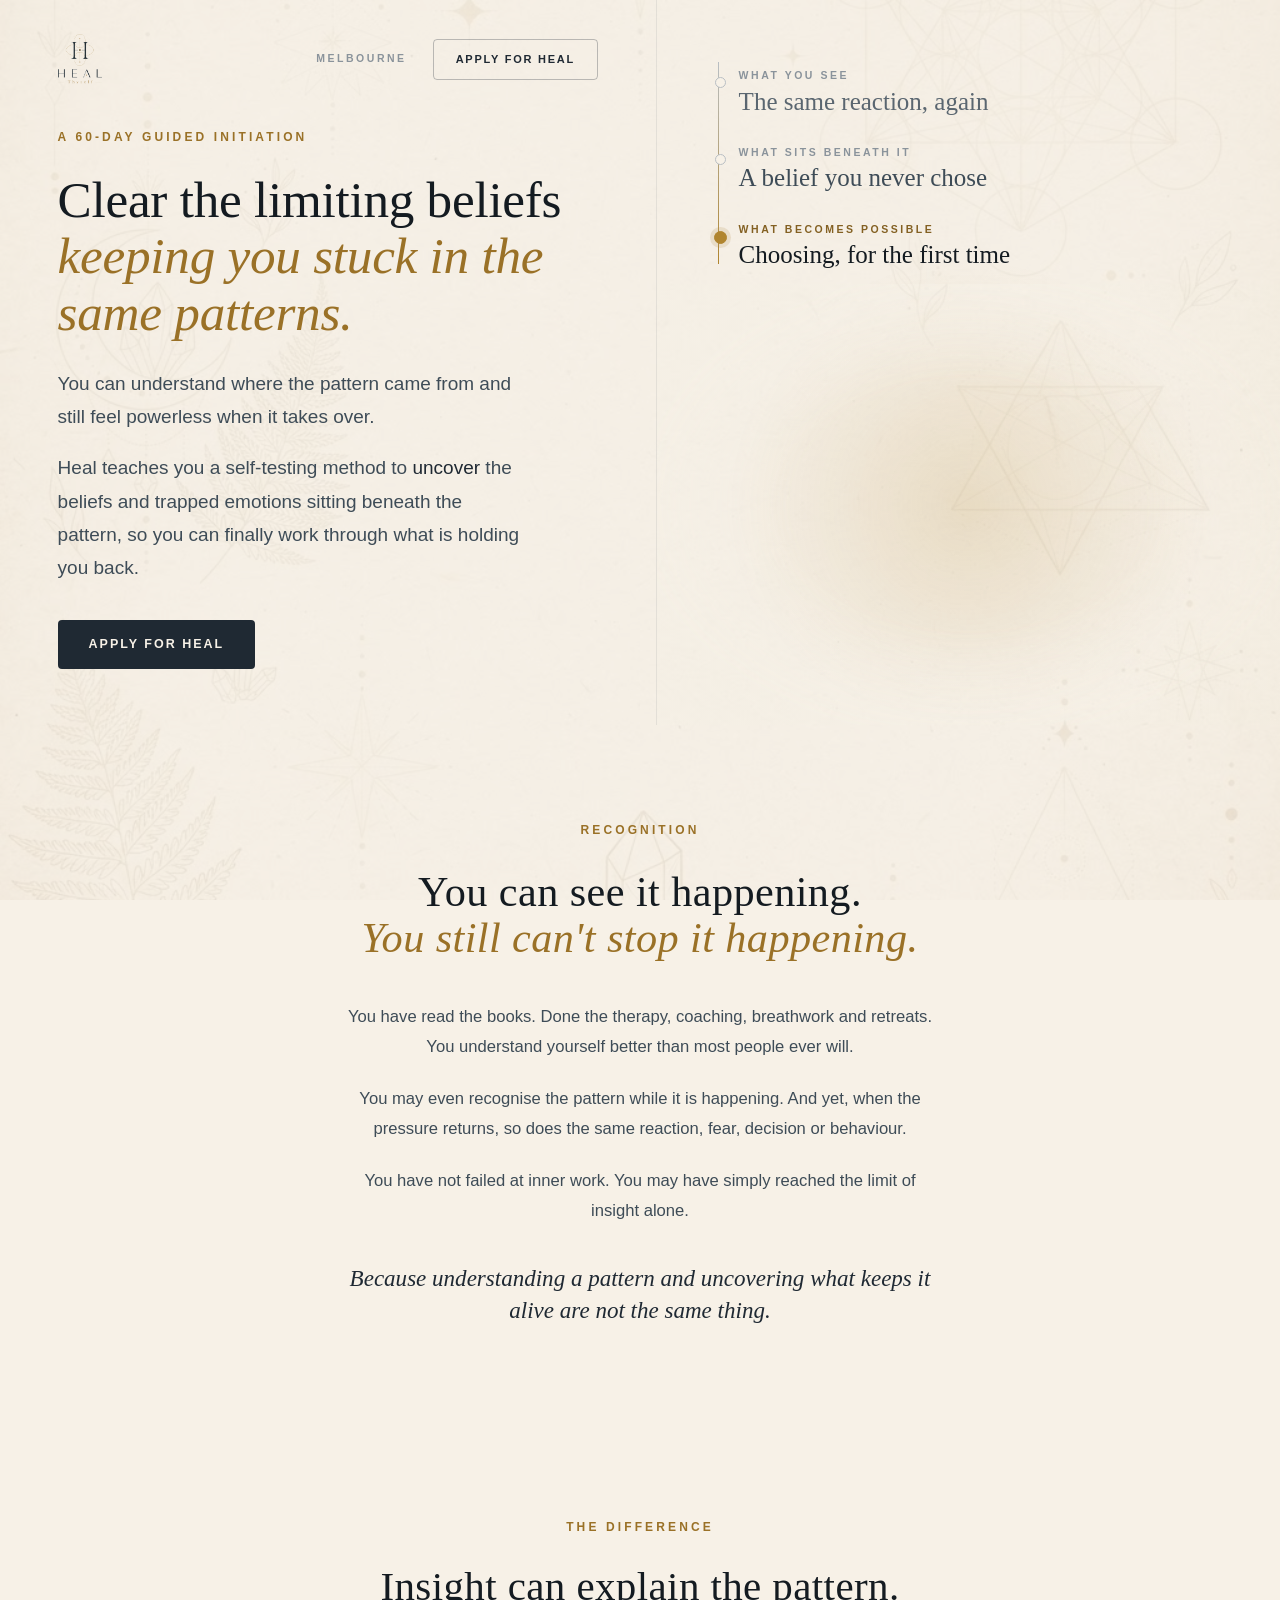
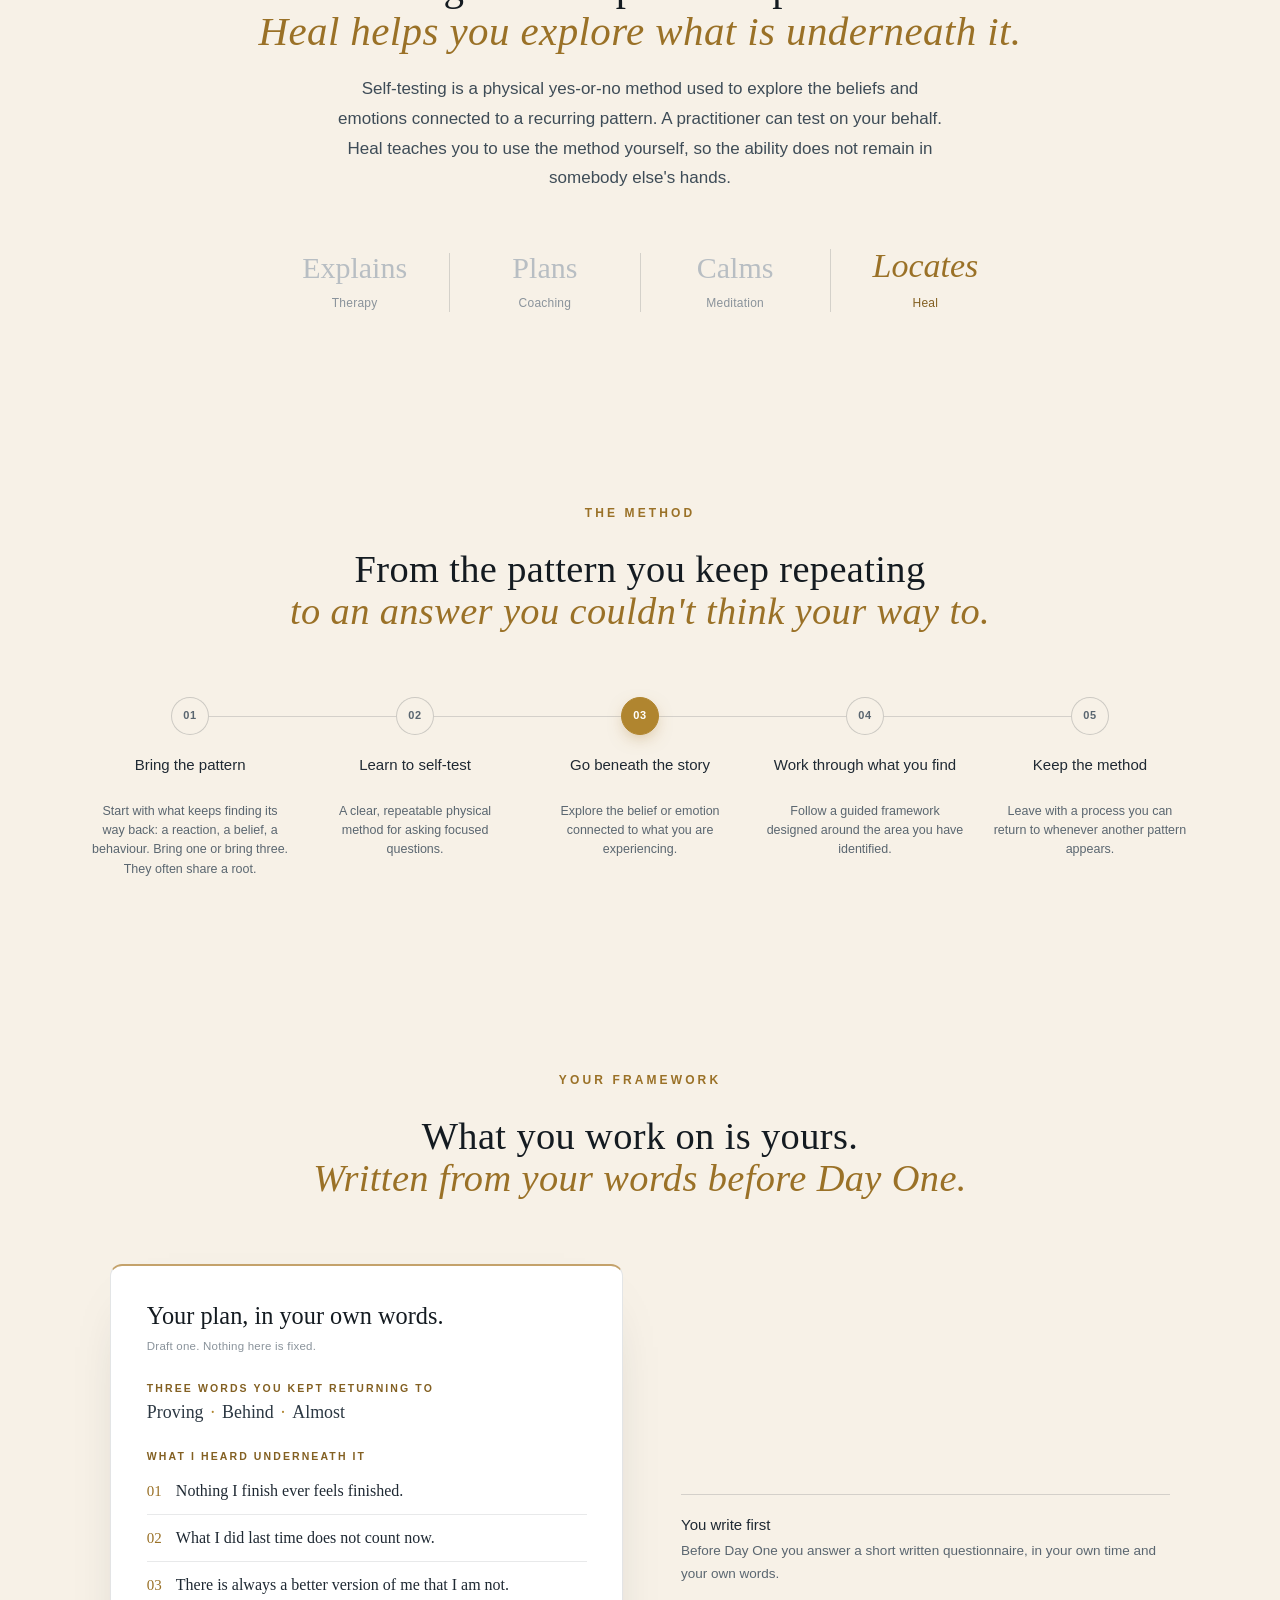
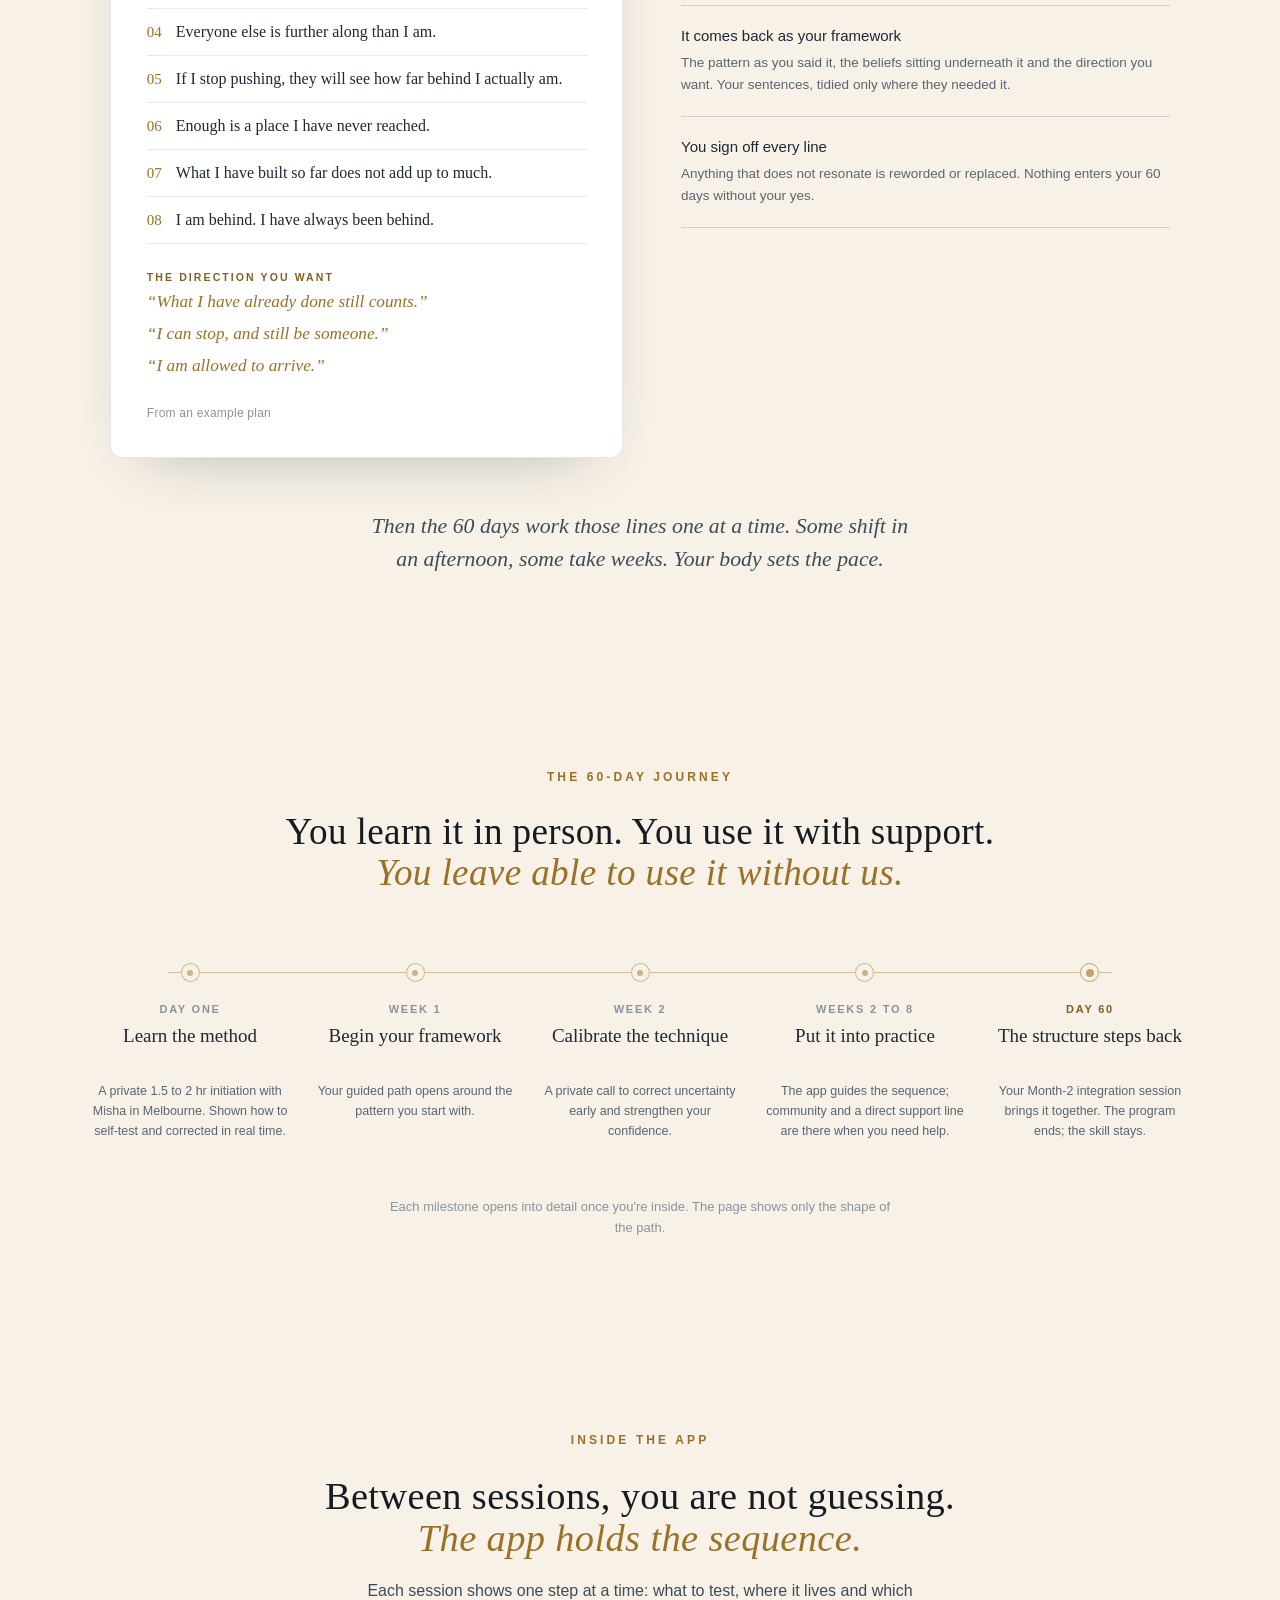
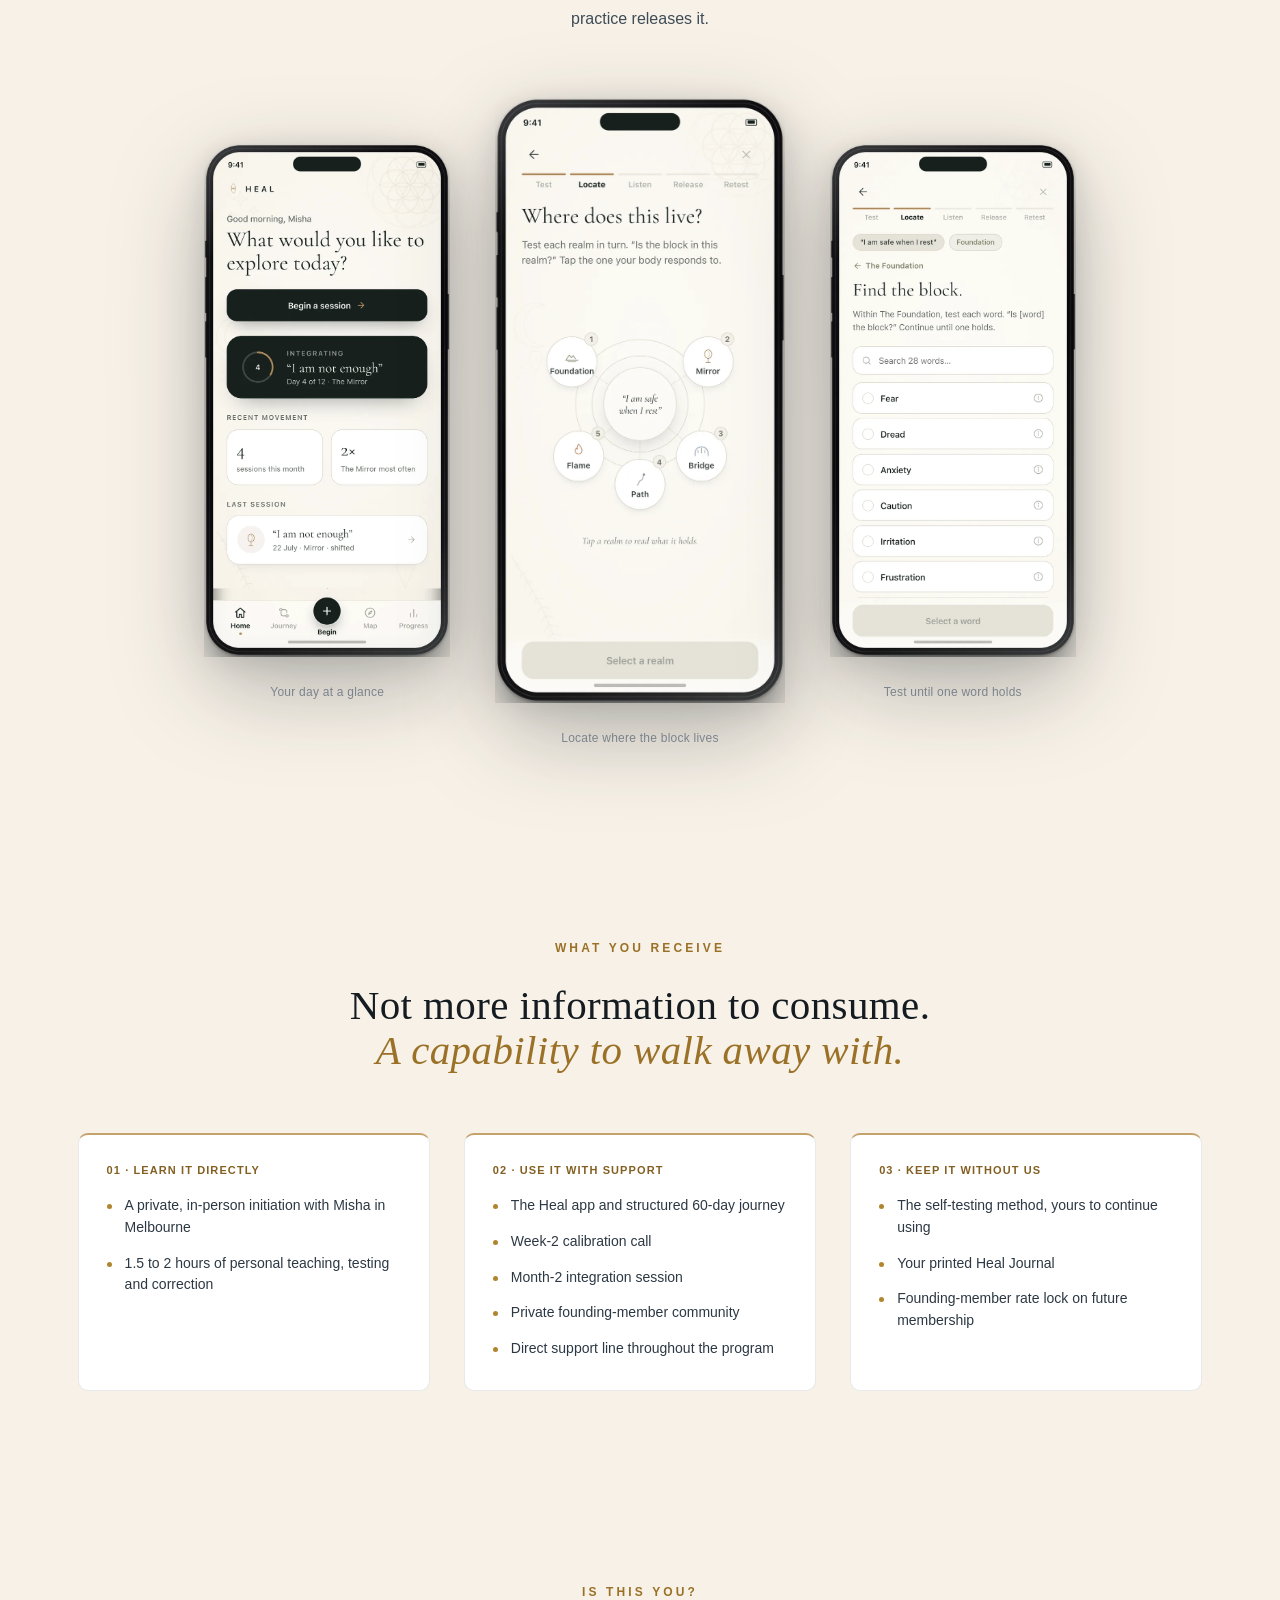
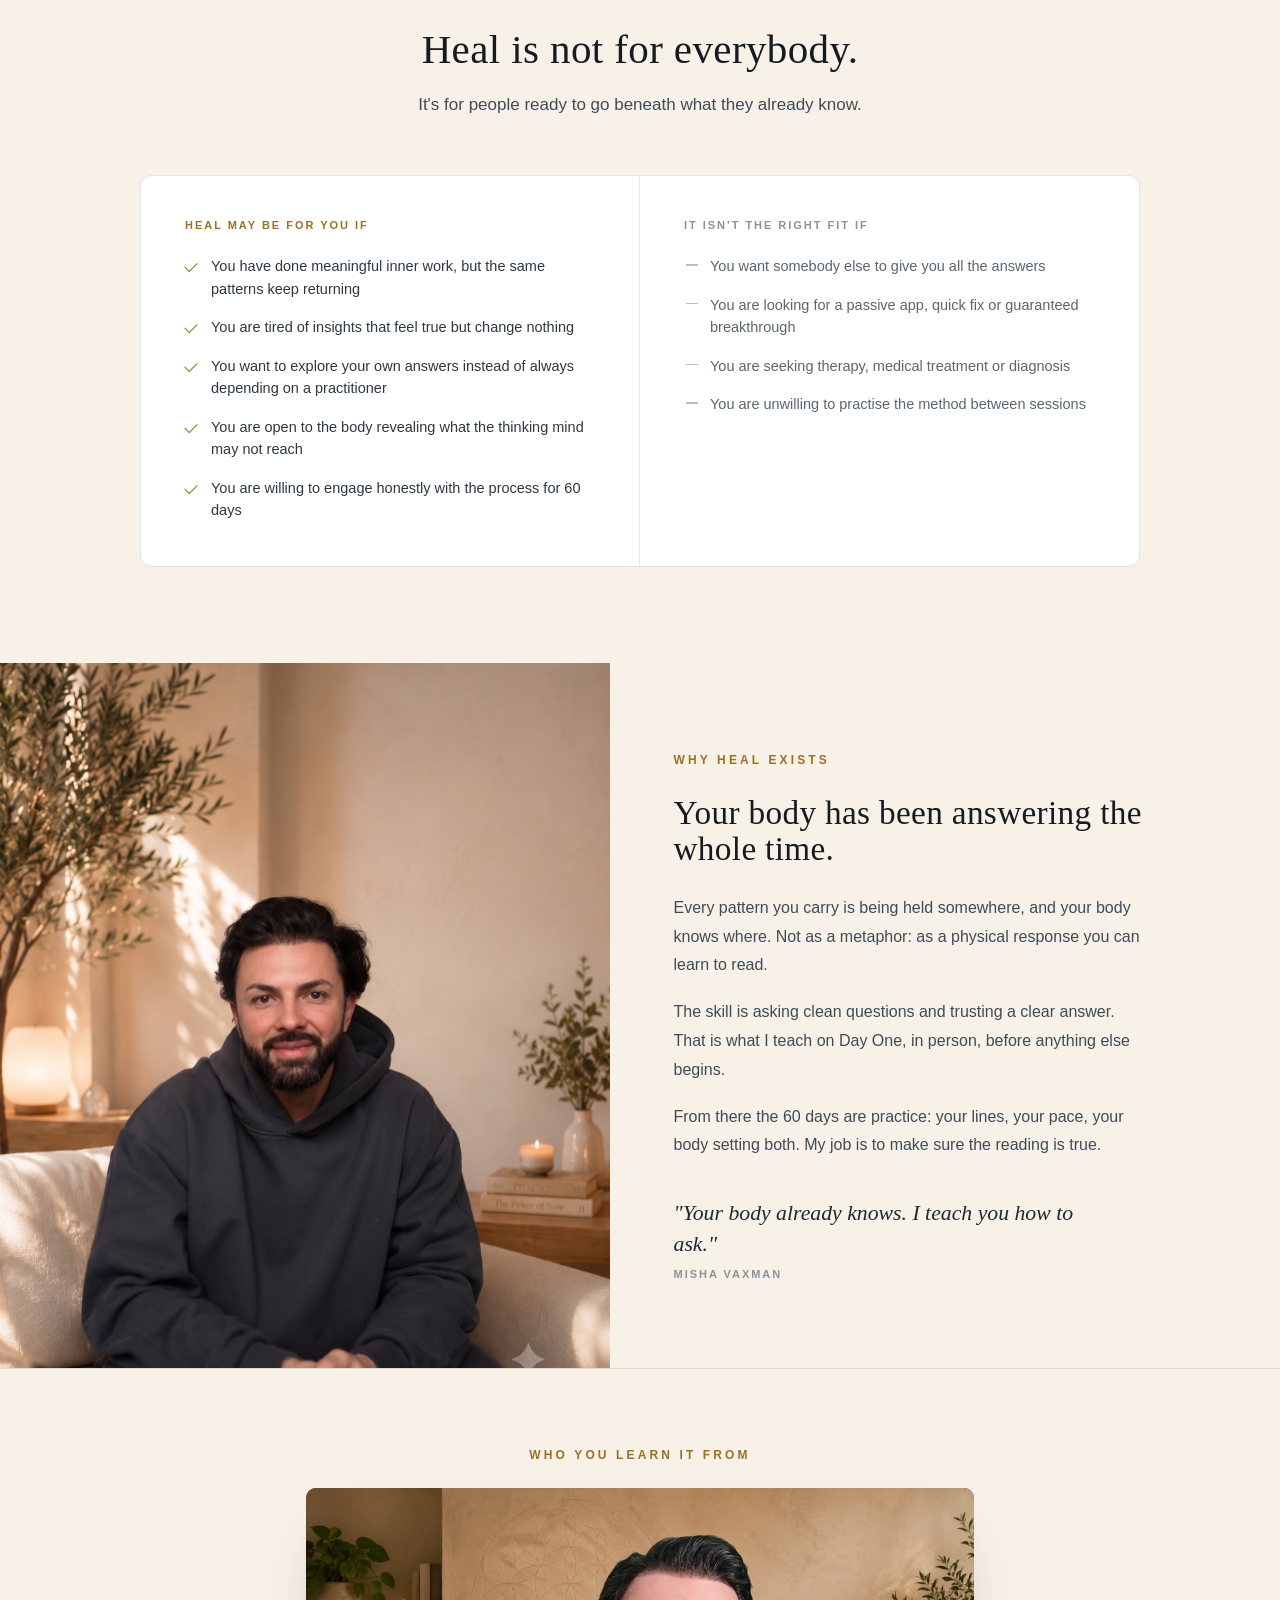
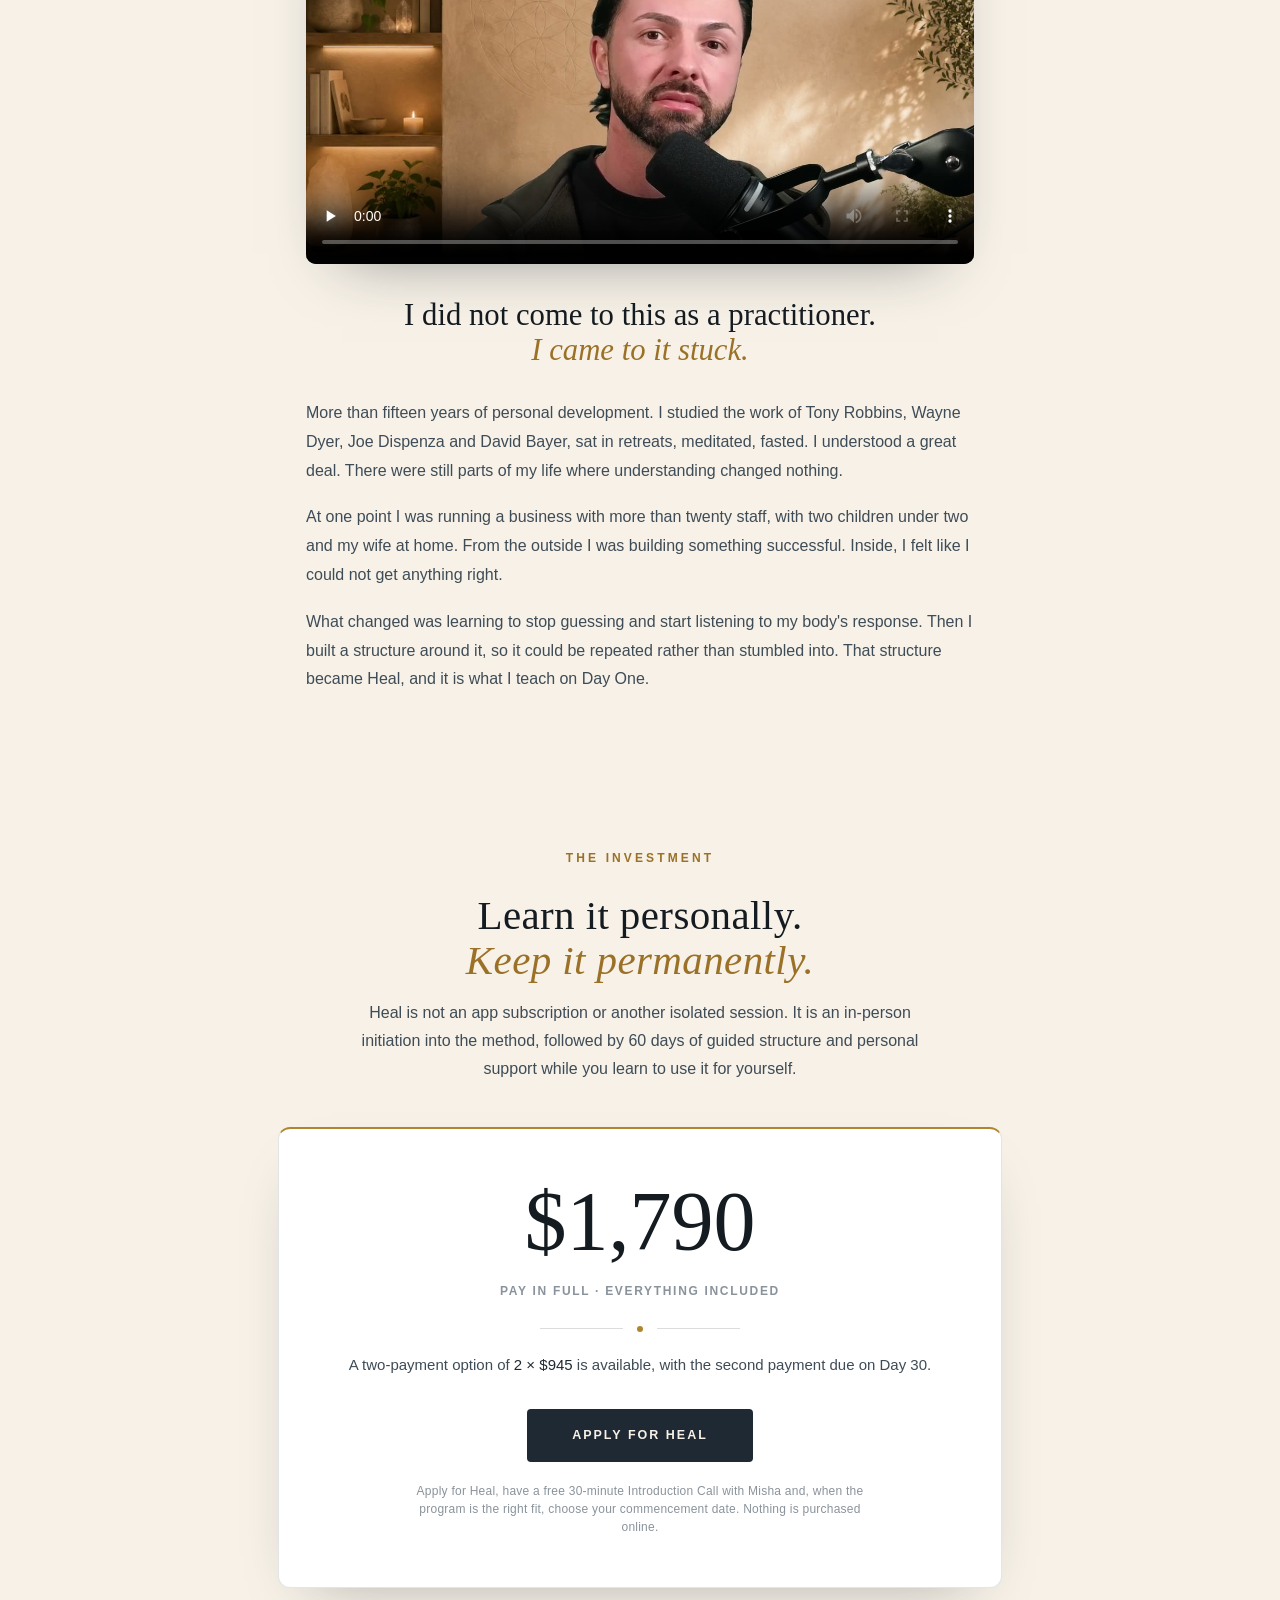
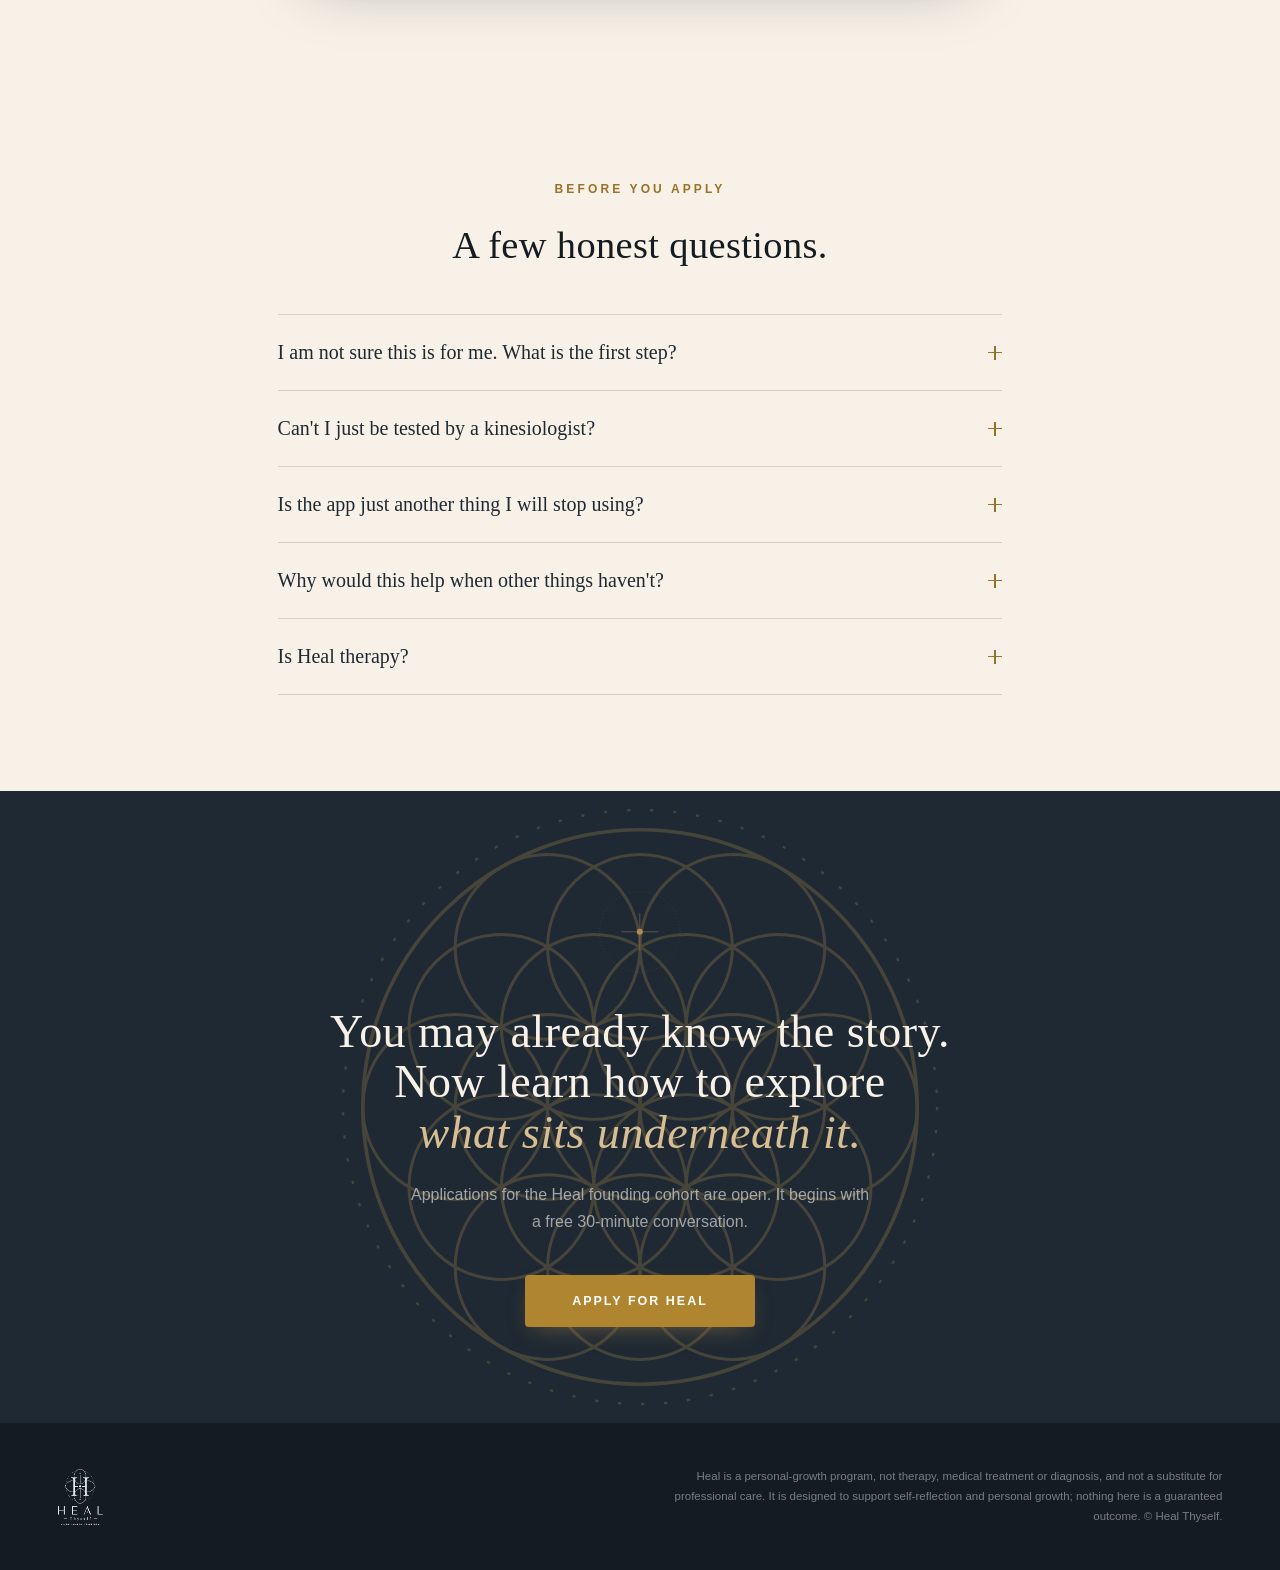
==== commit edac22ac: "Add the founder film to 'Who you learn it from' on all three variants Cut from the 29 July VSL maste" ====
--- a/index.html
+++ b/index.html
@@ -224,7 +224,7 @@
   .whois-inner p:not(.eyebrow){font:300 16px/1.8 var(--font-sans);color:var(--charcoal-600);margin:0 0 18px;text-align:left}
   .whois-inner p:last-of-type{margin-bottom:0}
   /* video stage: markup is ready, hidden until the founder film exists */
-  .whois-stage{position:relative;aspect-ratio:16/9;margin:0 0 34px;border-radius:10px;overflow:hidden;background:var(--charcoal-800);box-shadow:0 26px 60px -36px rgba(31,41,51,.55)}
+  .whois-stage{position:relative;aspect-ratio:16/9;margin:24px 0 34px;border-radius:10px;overflow:hidden;background:var(--charcoal-800);box-shadow:0 26px 60px -36px rgba(31,41,51,.55)}
   .whois-stage video{position:absolute;inset:0;width:100%;height:100%;object-fit:cover}
   @media (max-width:900px){ .whois-inner{padding-bottom:52px} }
 
@@ -632,13 +632,12 @@
   <div class="whois">
     <div class="whois-inner">
       <p class="eyebrow">Who you learn it from</p>
-      <!-- FOUNDER FILM: when the clip exists, save it as assets/founder.mp4 with a
-           poster frame at assets/founder-poster.jpg and uncomment the block below.
-           Nothing else needs to change; the copy underneath becomes its caption.
       <div class="whois-stage">
-        <video src="assets/founder.mp4" poster="assets/founder-poster.jpg" controls playsinline preload="none"></video>
-      </div>
-      -->
+        <video poster="assets/founder-poster.jpg" controls playsinline preload="none">
+          <source src="assets/founder.mp4" type="video/mp4">
+          <track kind="captions" srclang="en" label="English" src="assets/founder.vtt">
+        </video>
+      </div>
       <h3>I did not come to this as a practitioner.<span class="turn">I came to it stuck.</span></h3>
       <p>More than fifteen years of personal development. I studied the work of Tony Robbins, Wayne Dyer, Joe Dispenza and David Bayer, sat in retreats, meditated, fasted. I understood a great deal. There were still parts of my life where understanding changed nothing.</p>
       <p>At one point I was running a business with more than twenty staff, with two children under two and my wife at home. From the outside I was building something successful. Inside, I felt like I could not get anything right.</p>
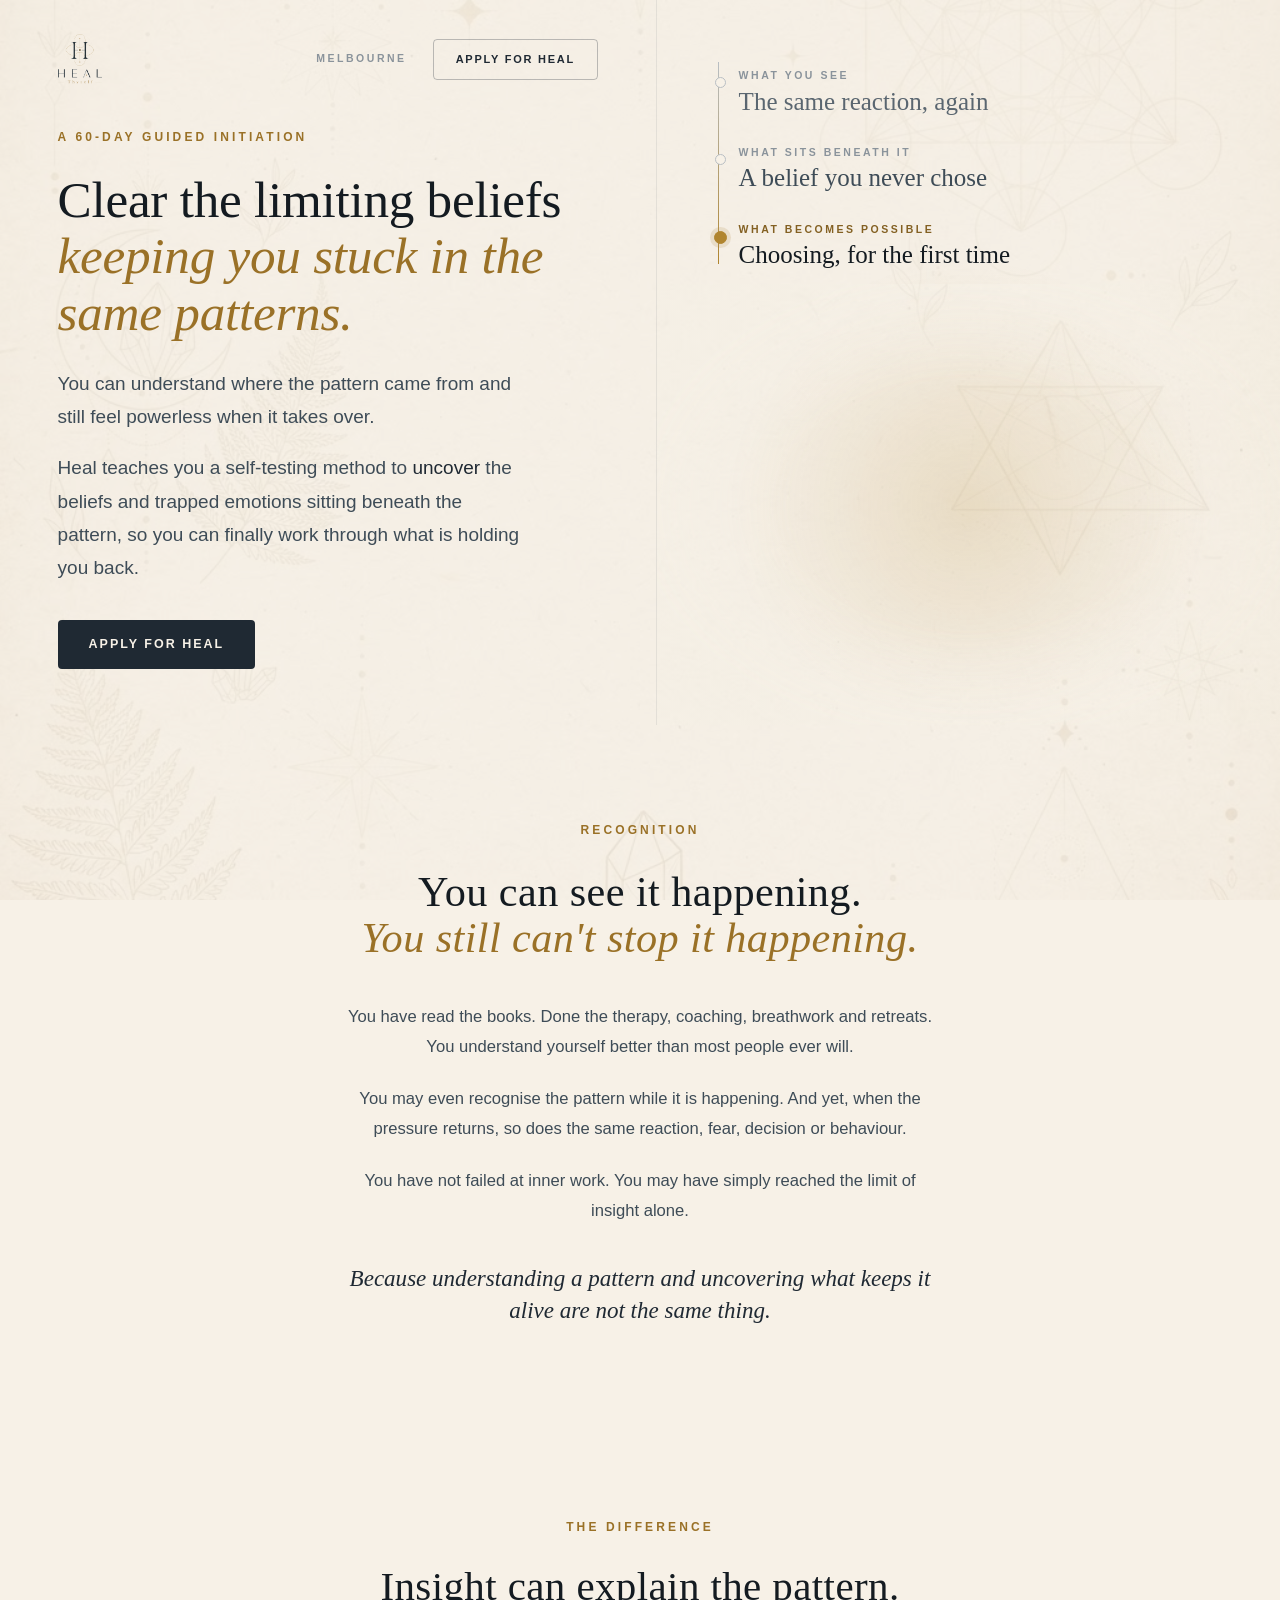
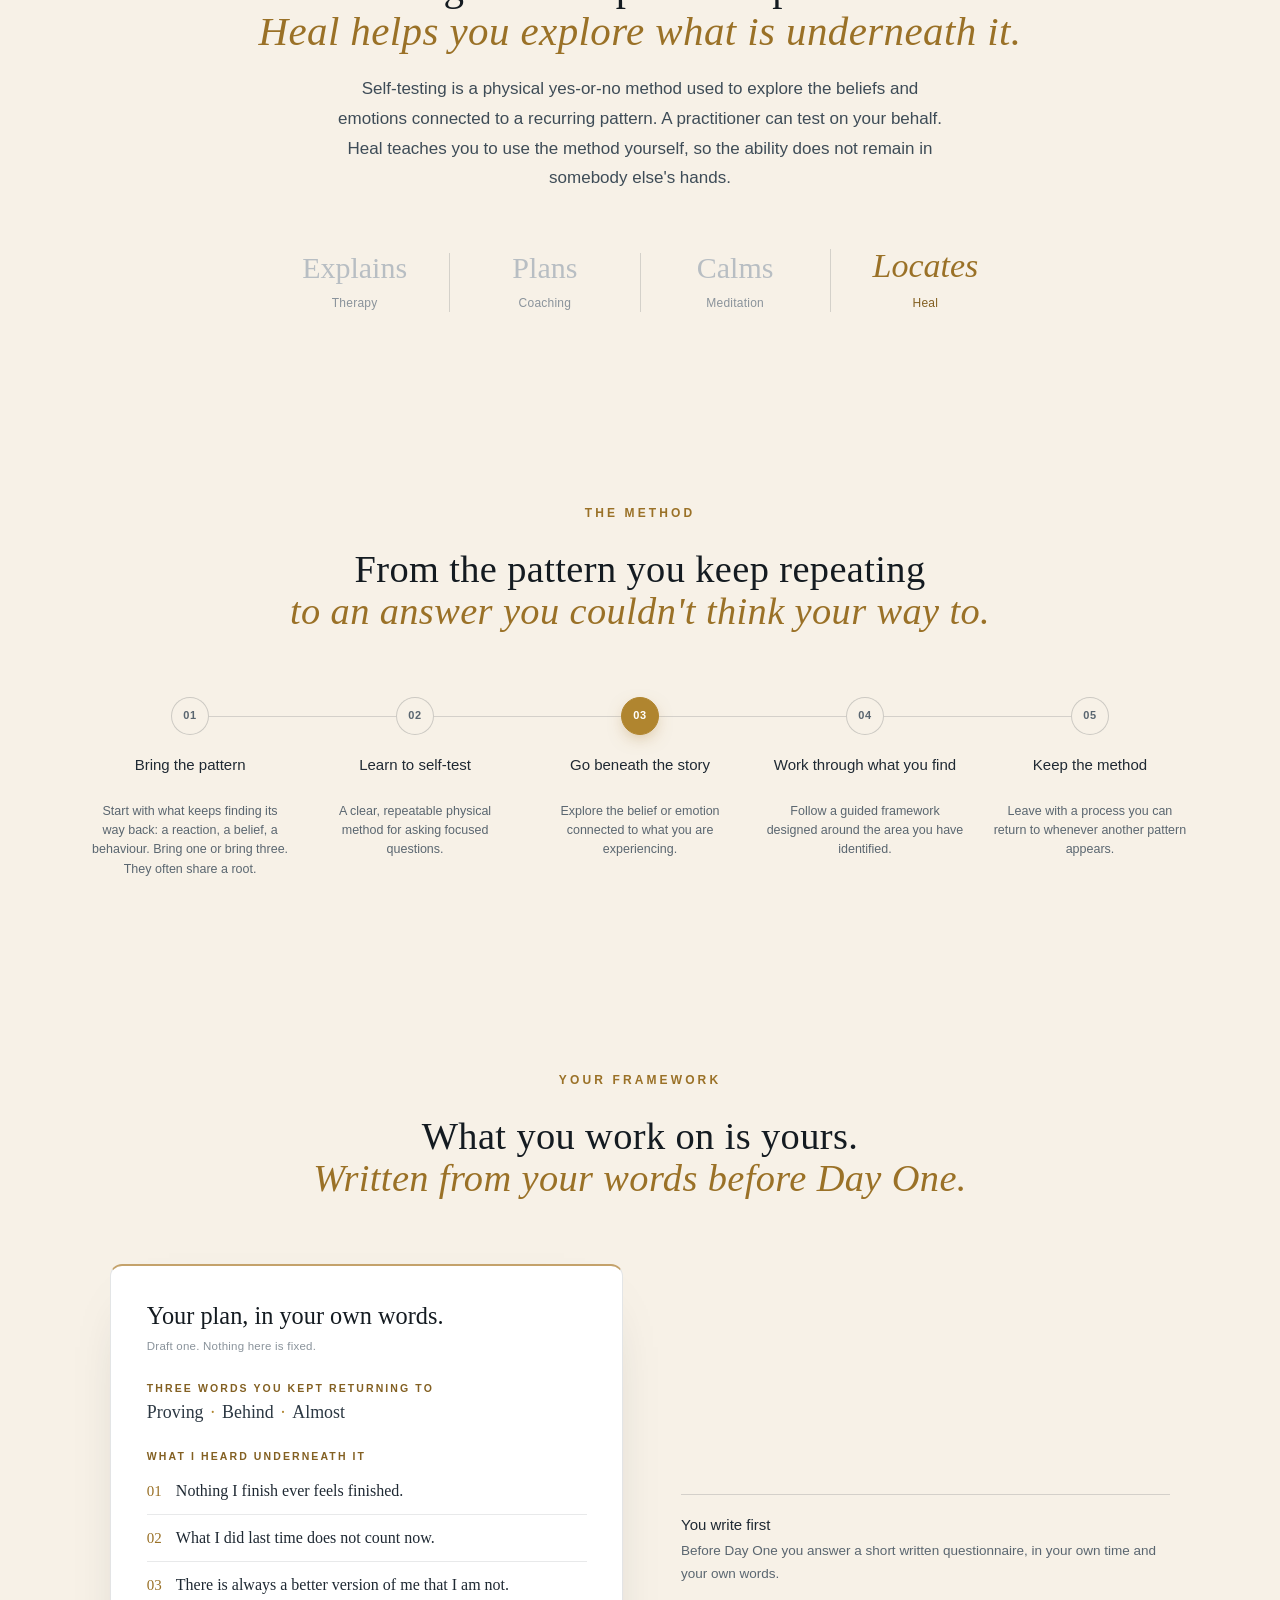
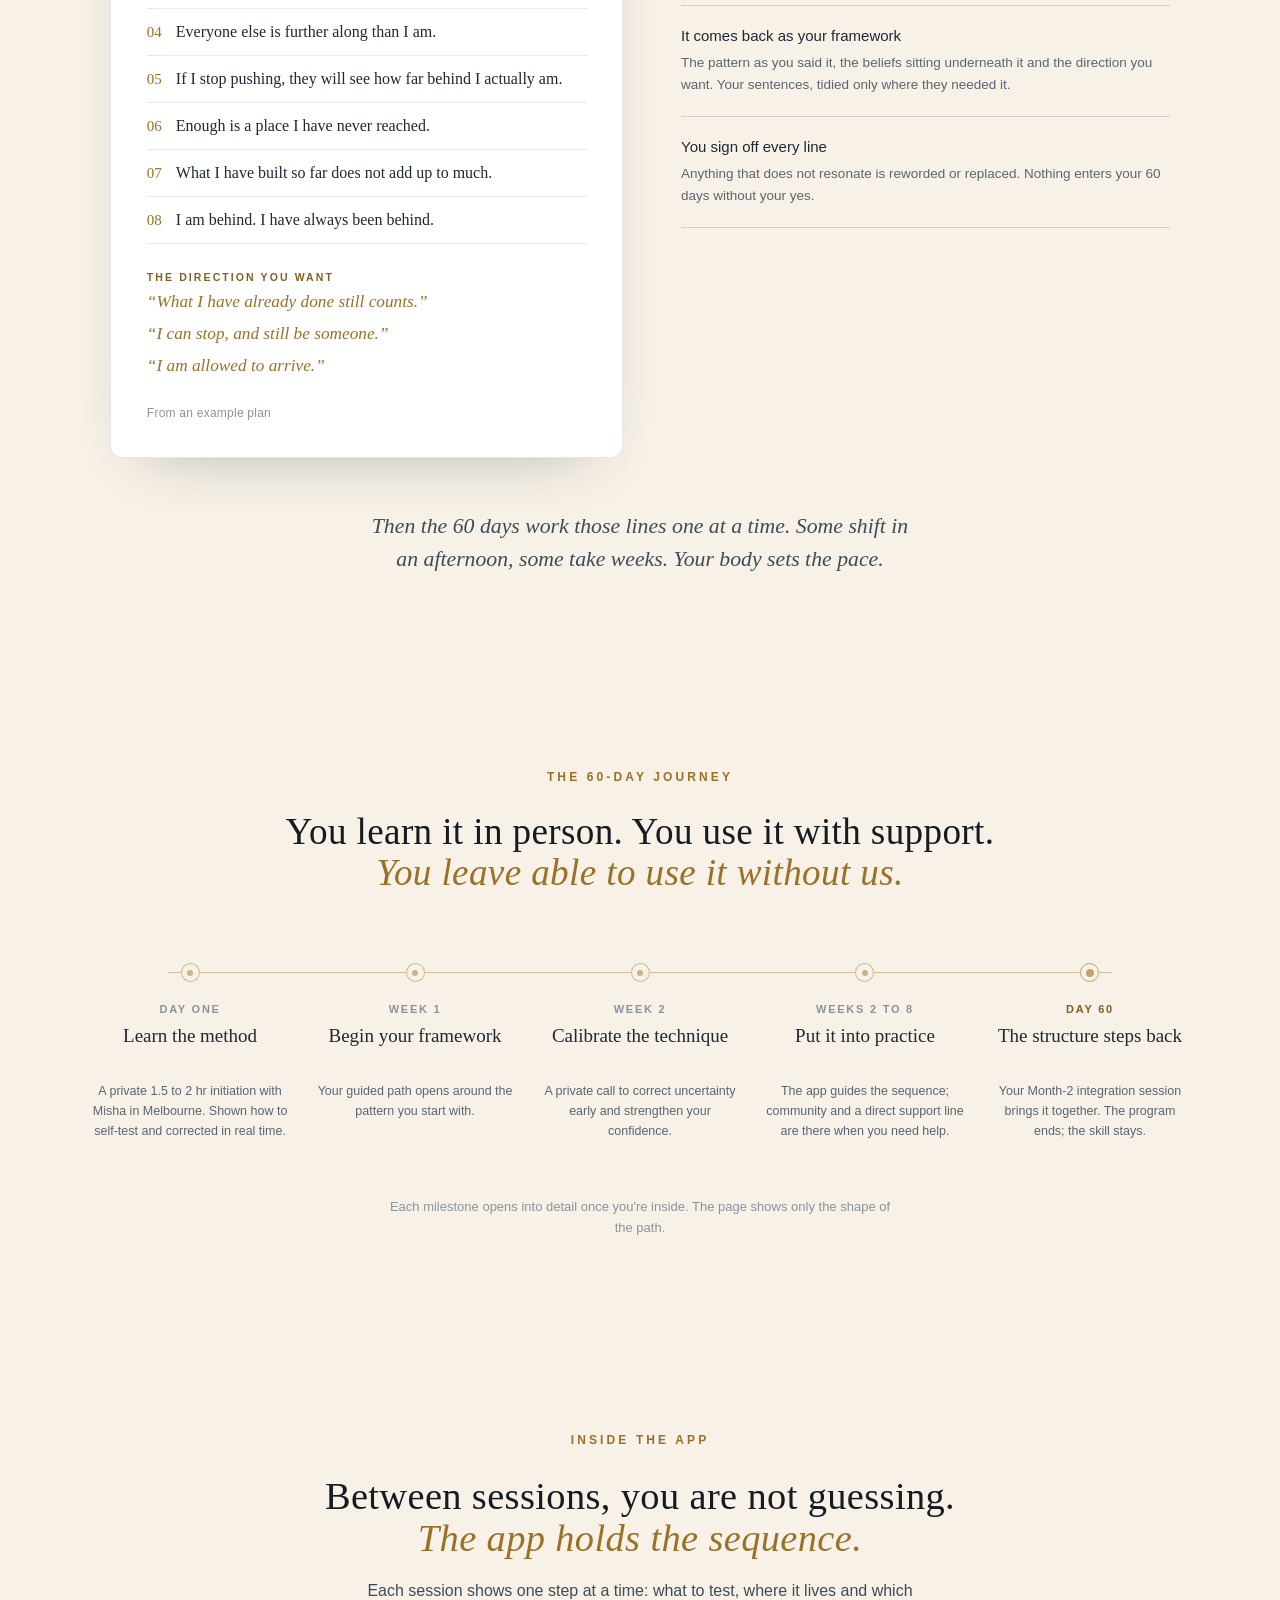
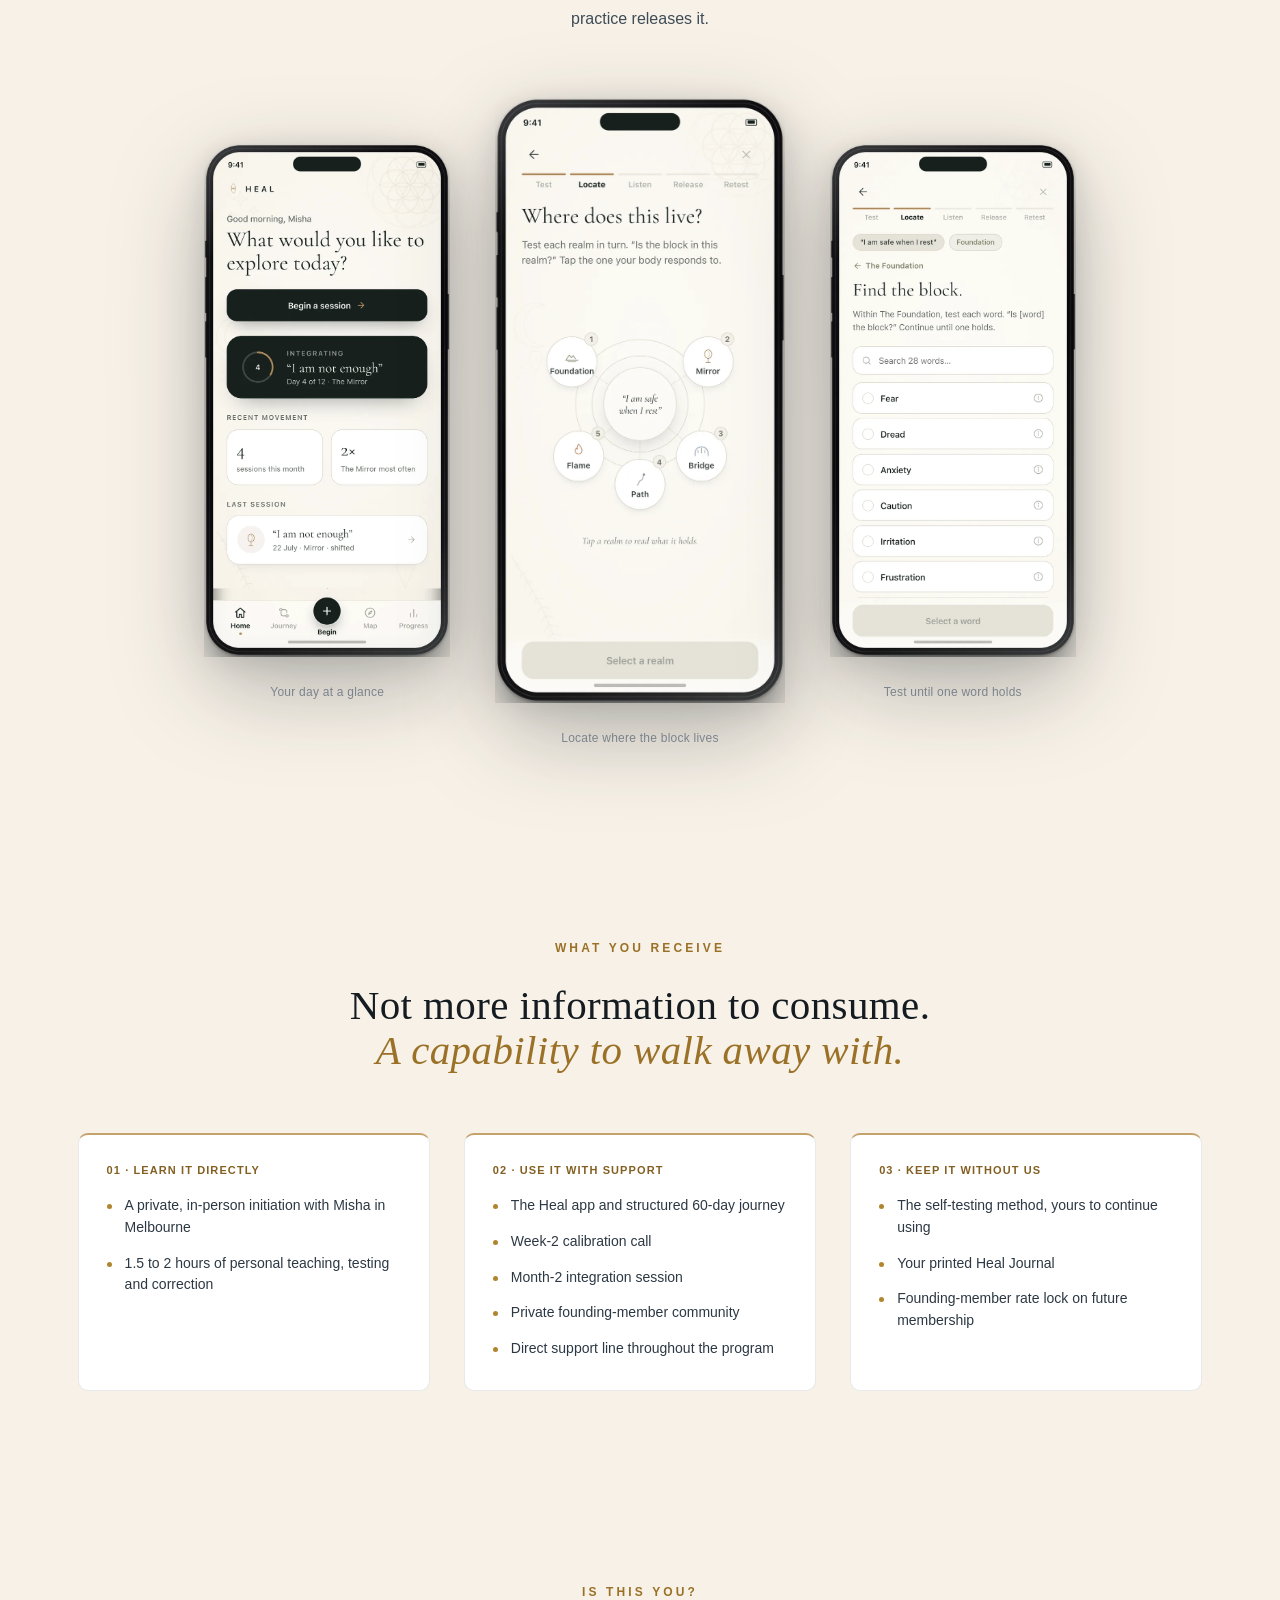
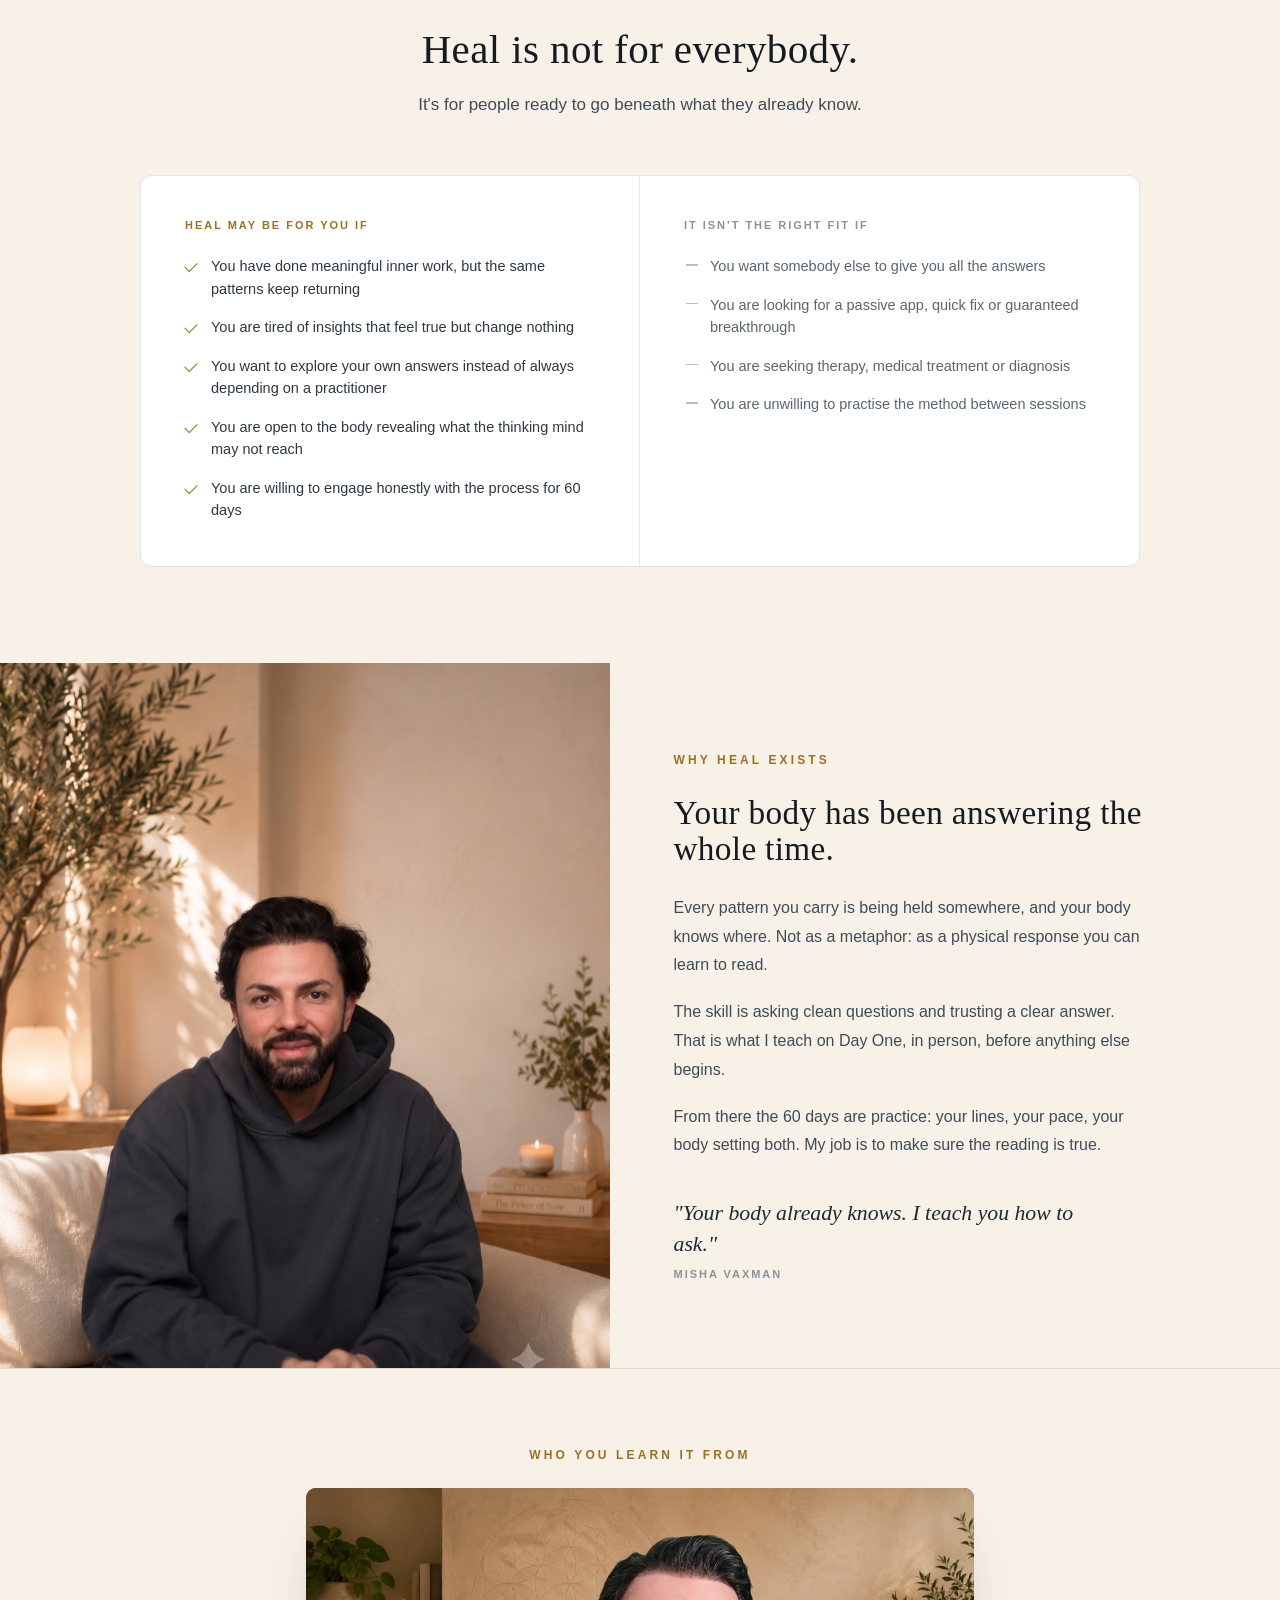
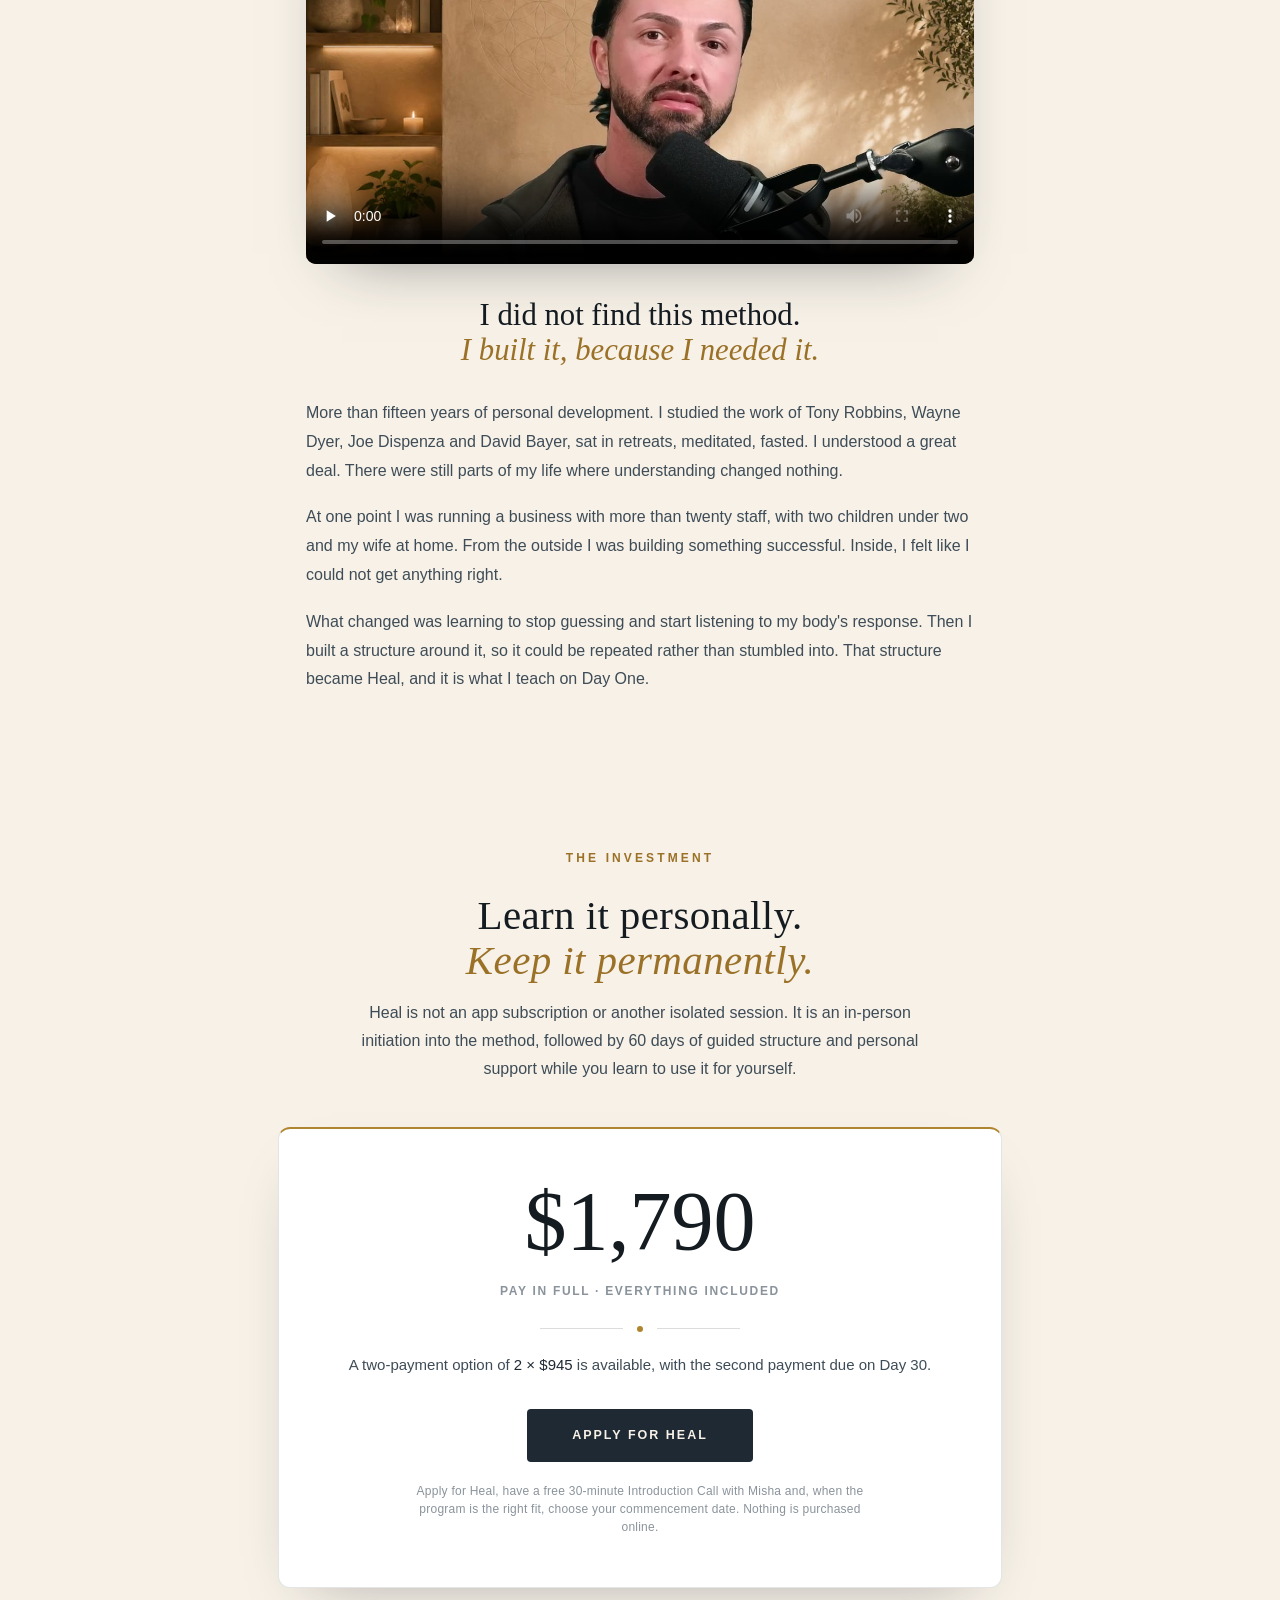
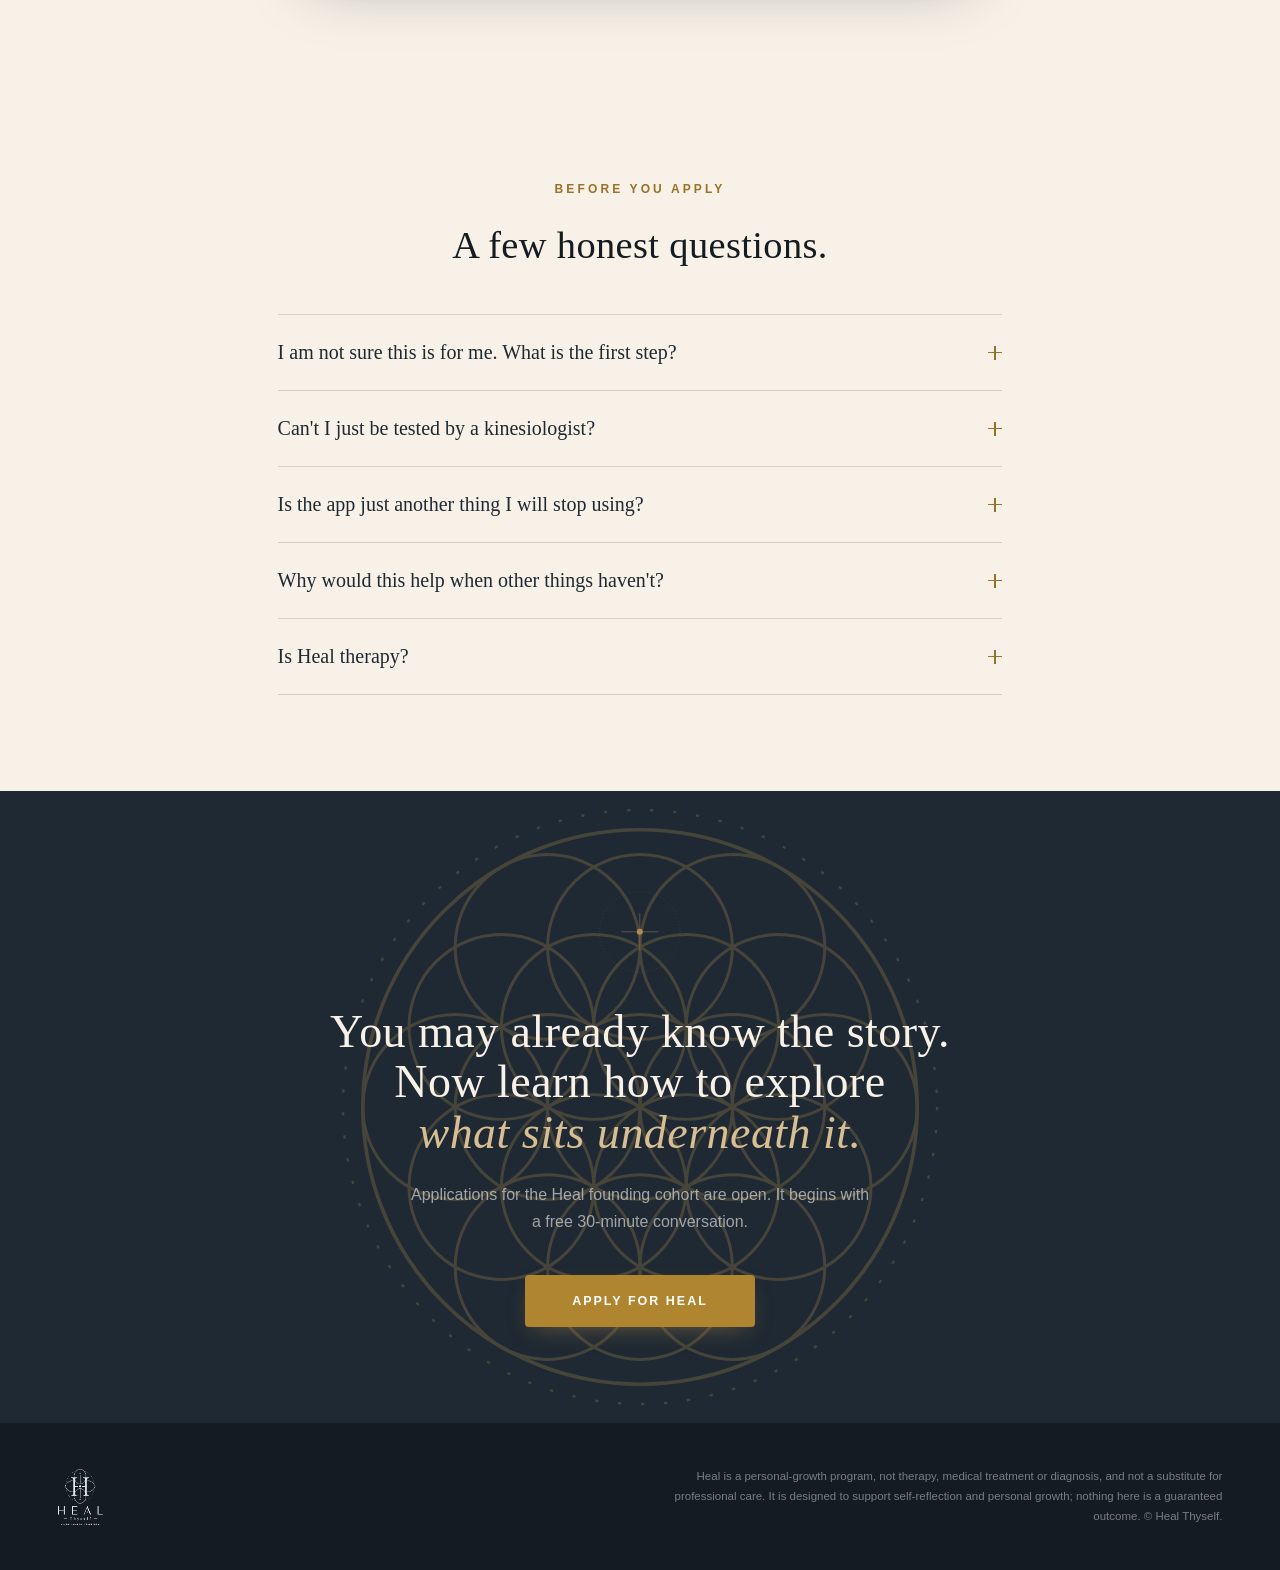
==== commit 3e2acebc: "Founder headline: lead with authorship rather than with what Misha is not Was 'I did not come to thi" ====
--- a/index.html
+++ b/index.html
@@ -638,7 +638,7 @@
           <track kind="captions" srclang="en" label="English" src="assets/founder.vtt">
         </video>
       </div>
-      <h3>I did not come to this as a practitioner.<span class="turn">I came to it stuck.</span></h3>
+      <h3>I did not find this method.<span class="turn">I built it, because I needed it.</span></h3>
       <p>More than fifteen years of personal development. I studied the work of Tony Robbins, Wayne Dyer, Joe Dispenza and David Bayer, sat in retreats, meditated, fasted. I understood a great deal. There were still parts of my life where understanding changed nothing.</p>
       <p>At one point I was running a business with more than twenty staff, with two children under two and my wife at home. From the outside I was building something successful. Inside, I felt like I could not get anything right.</p>
       <p>What changed was learning to stop guessing and start listening to my body's response. Then I built a structure around it, so it could be repeated rather than stumbled into. That structure became Heal, and it is what I teach on Day One.</p>
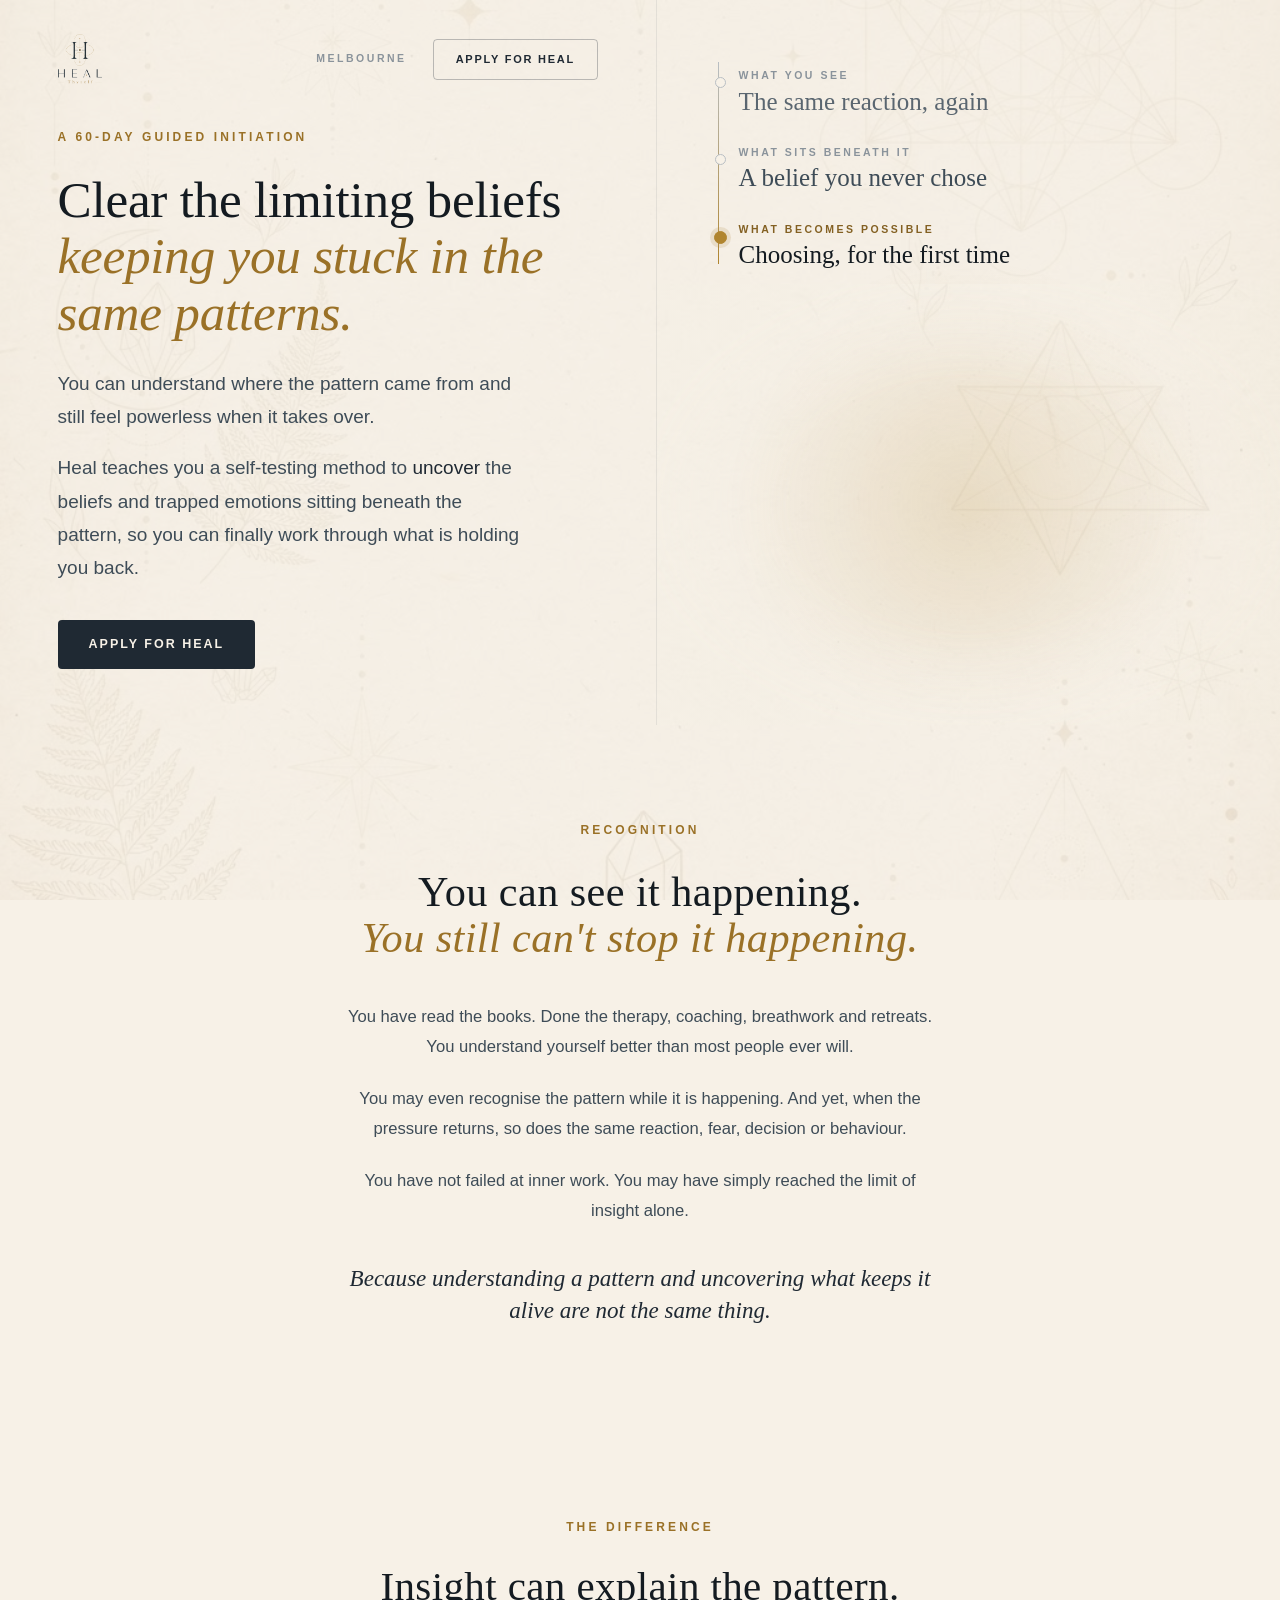
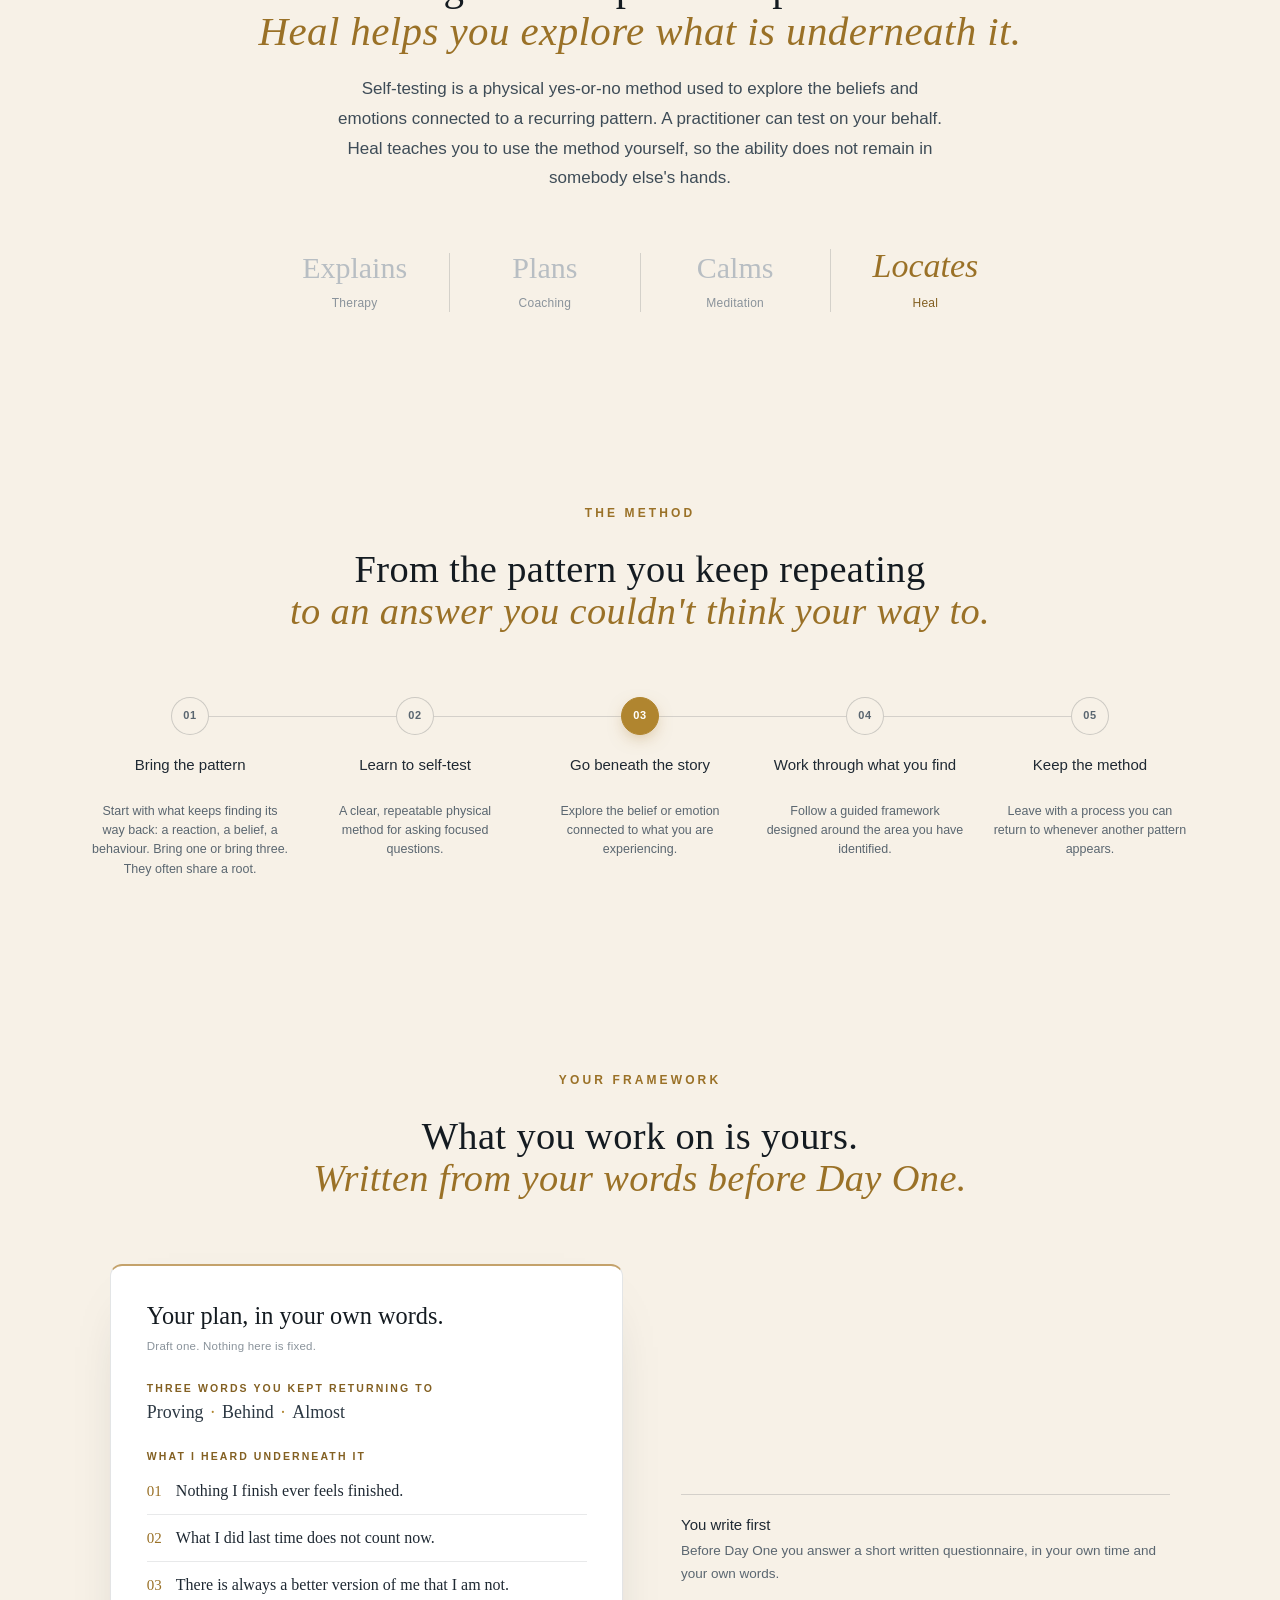
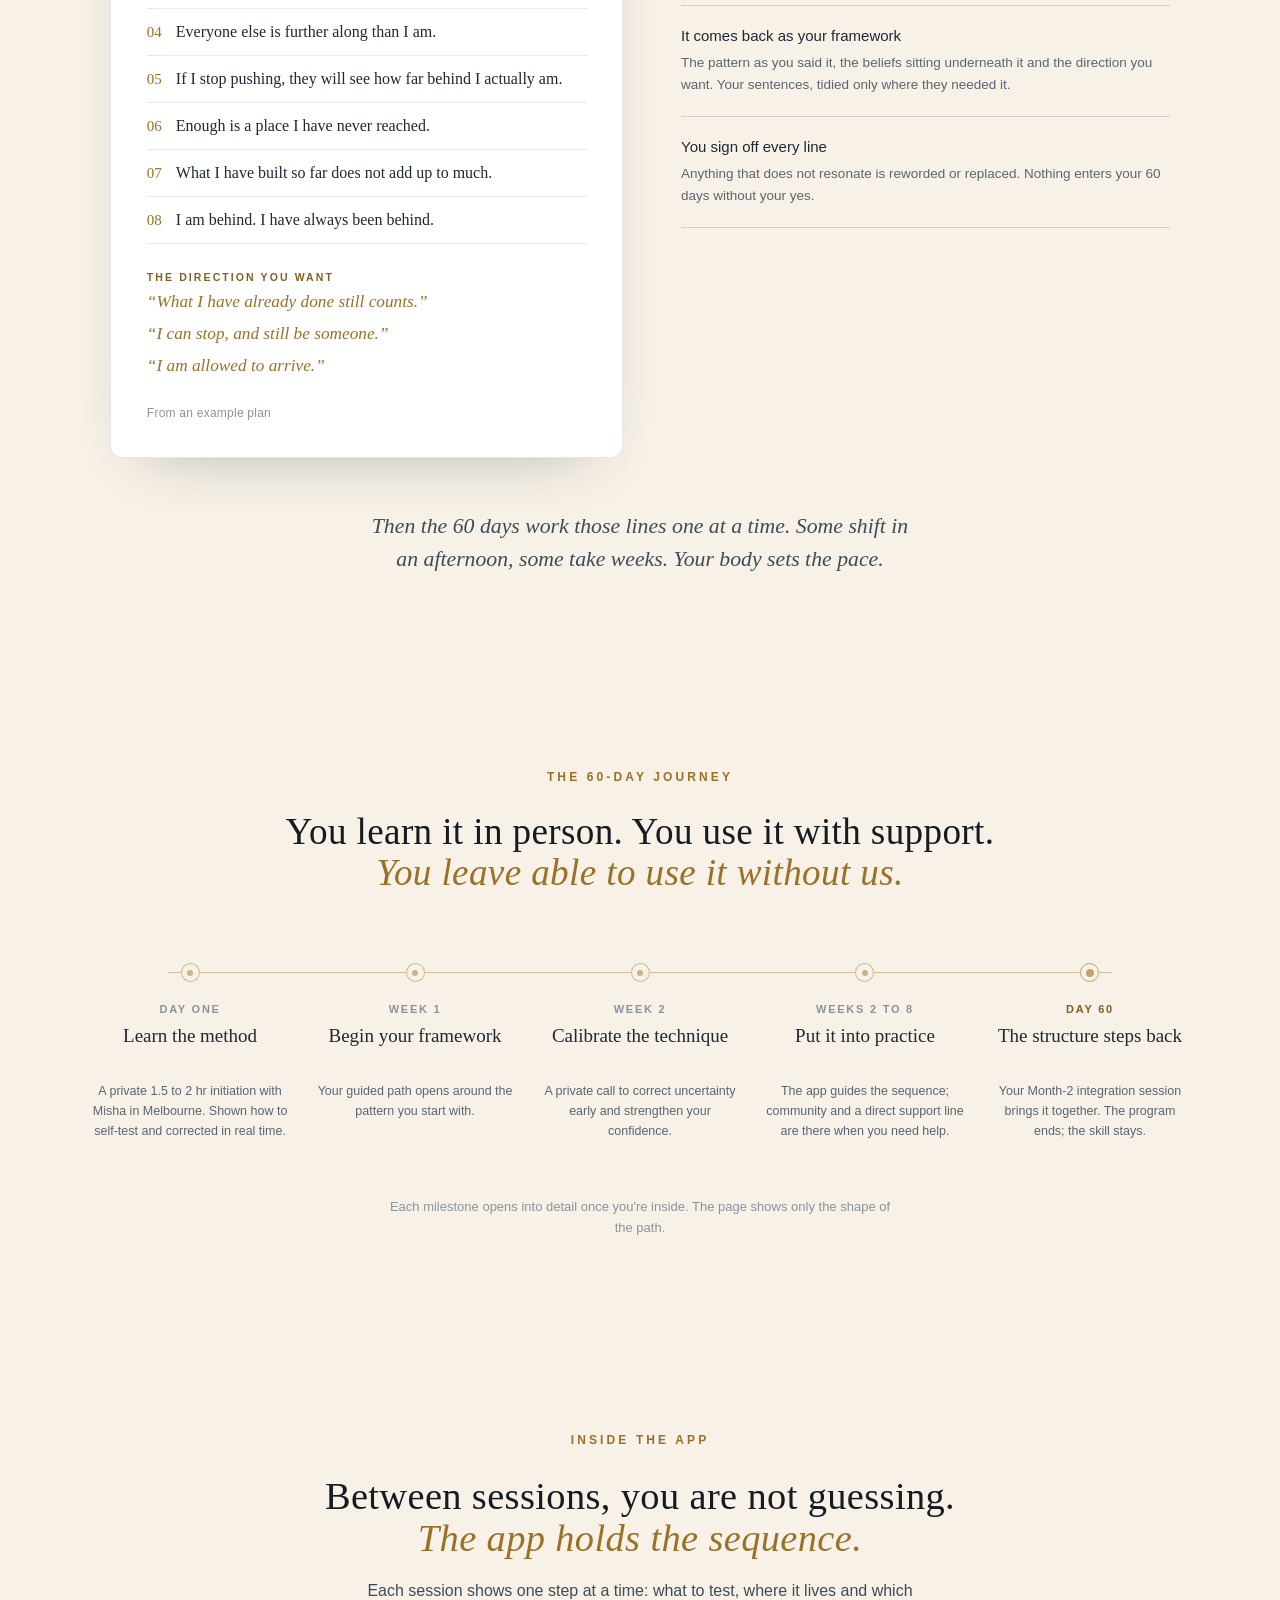
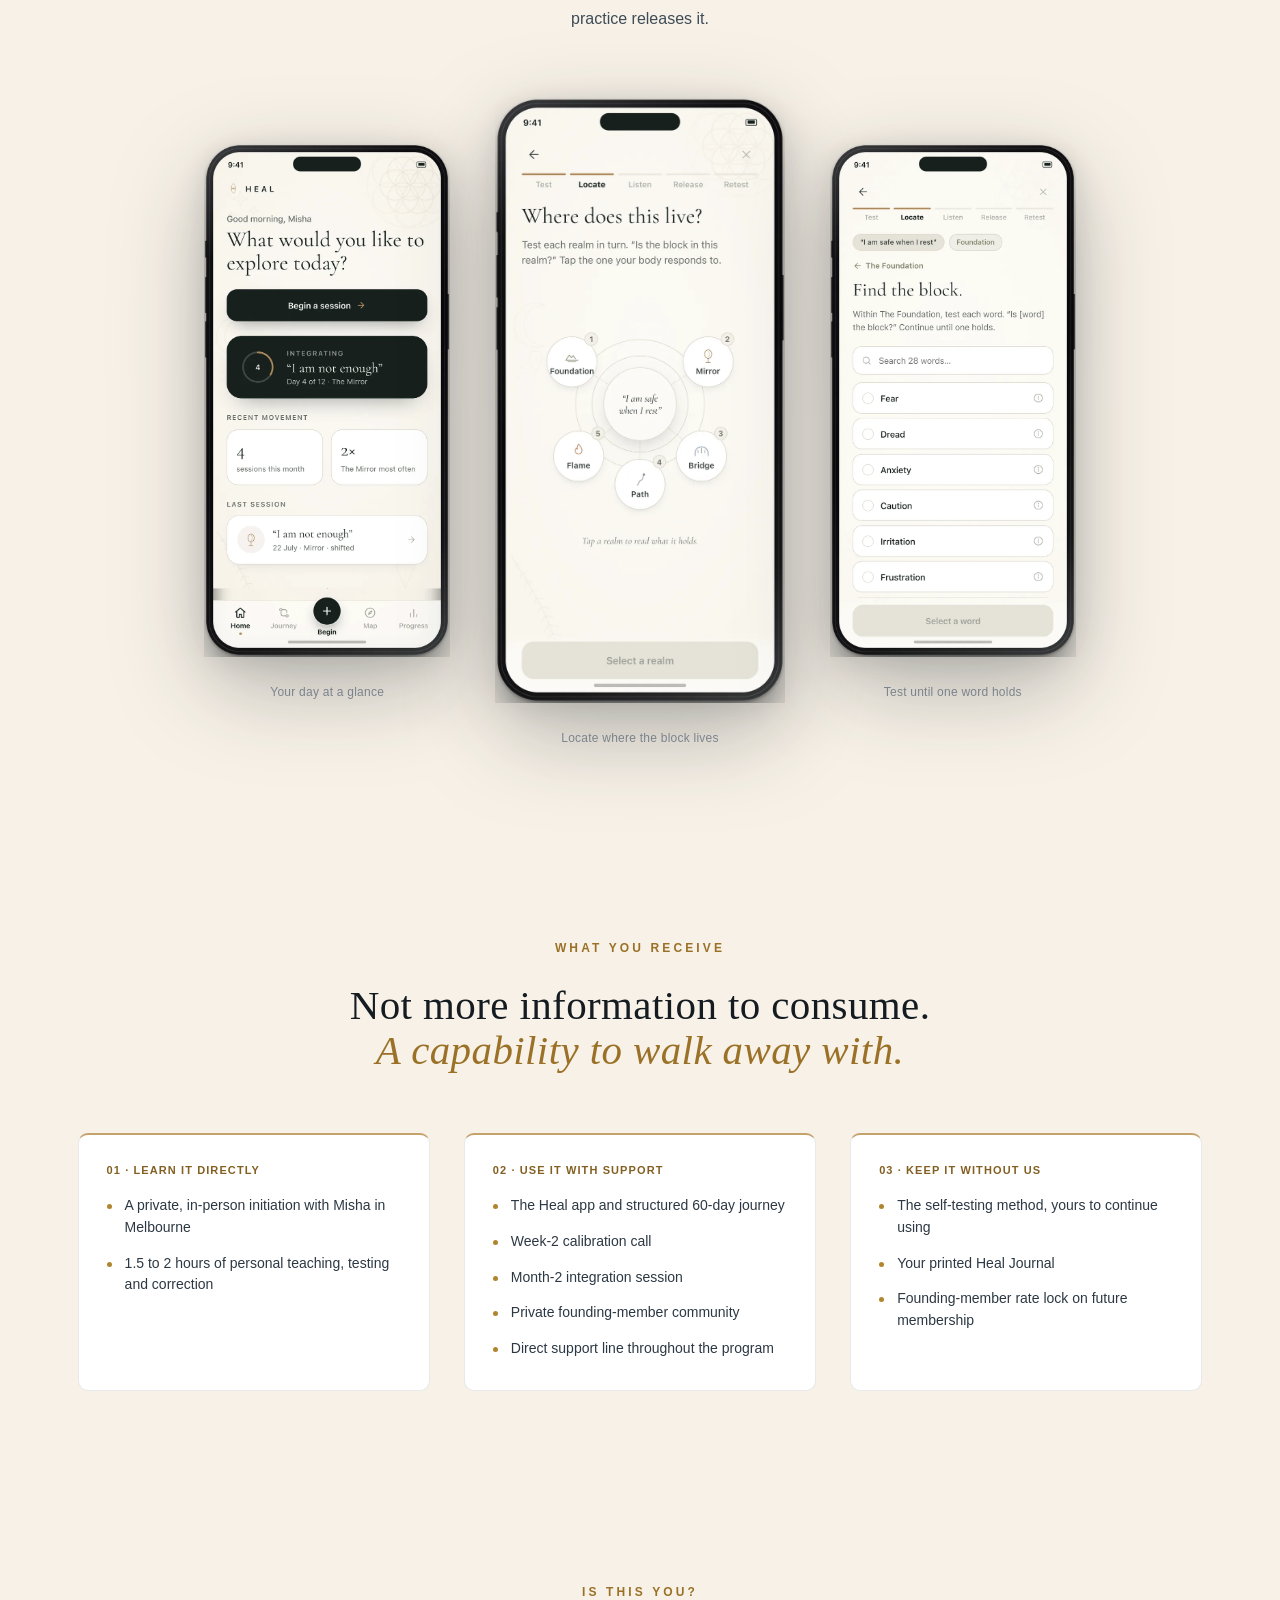
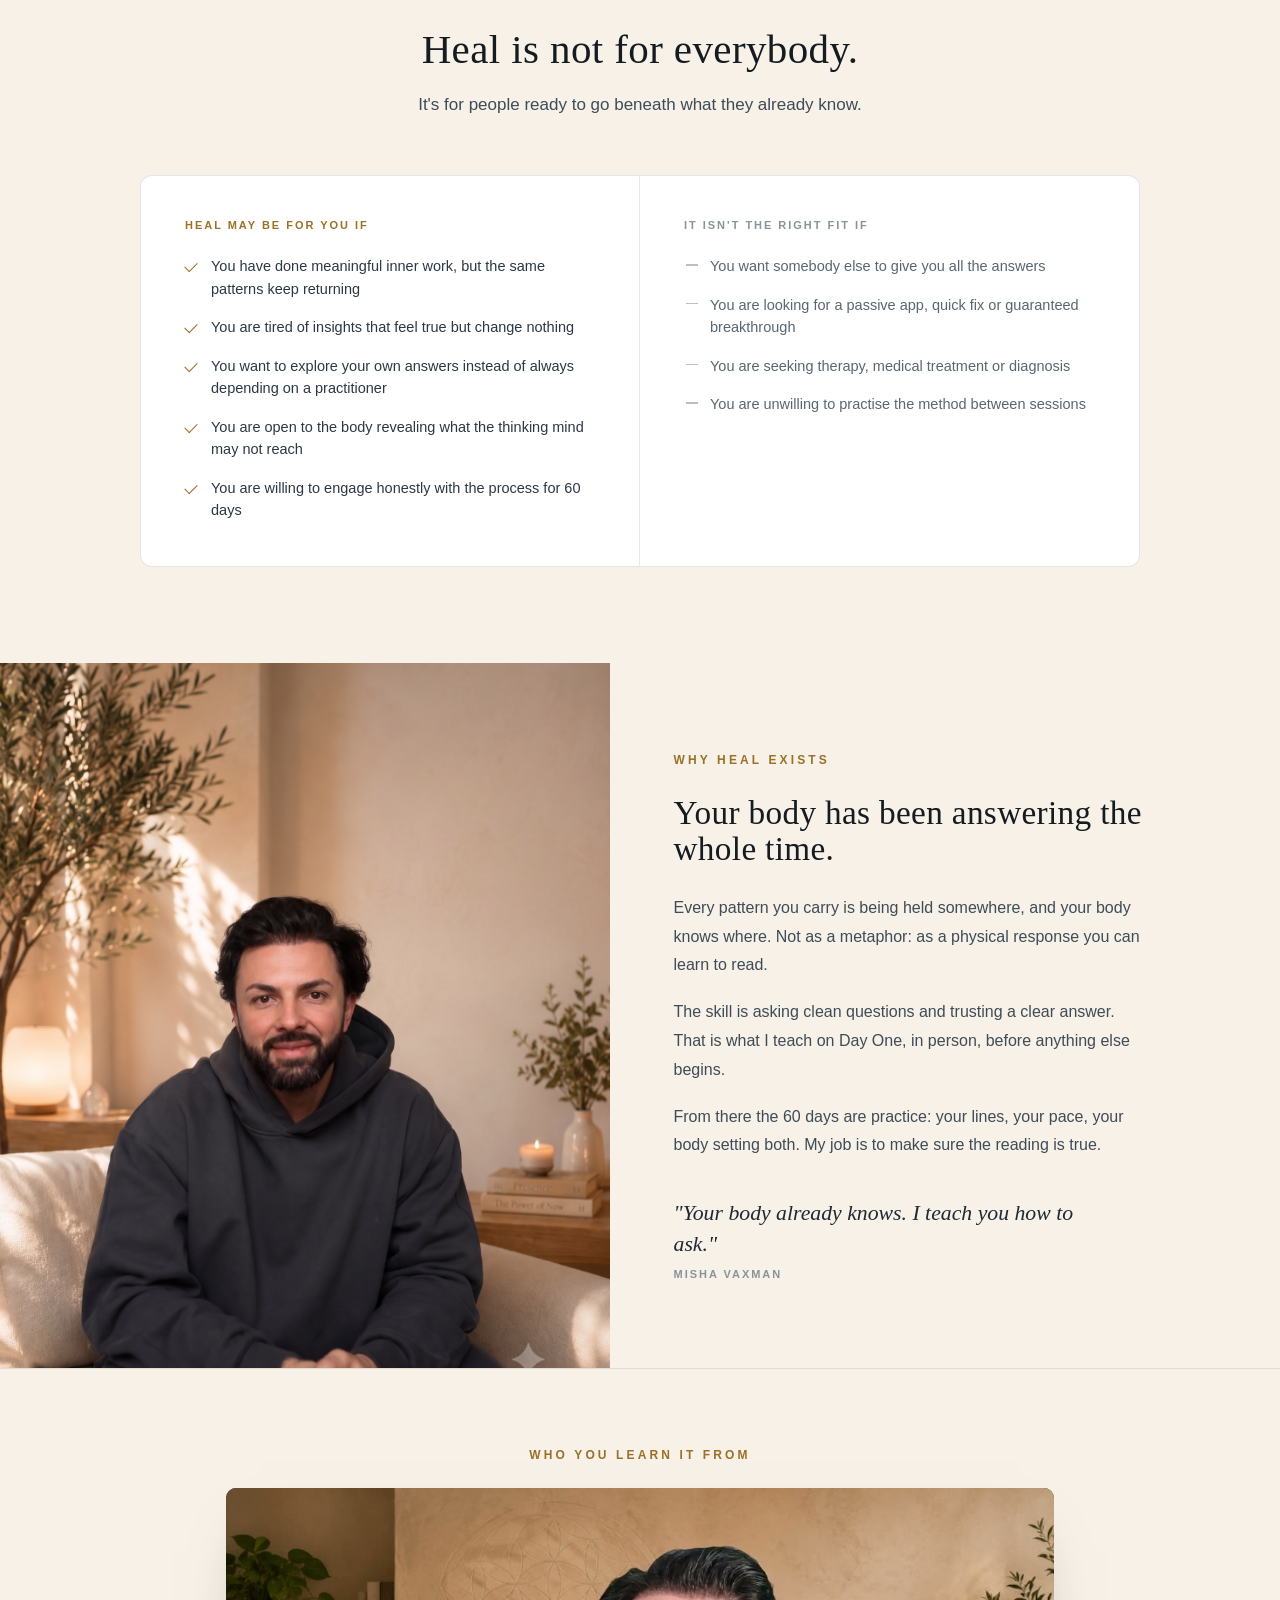
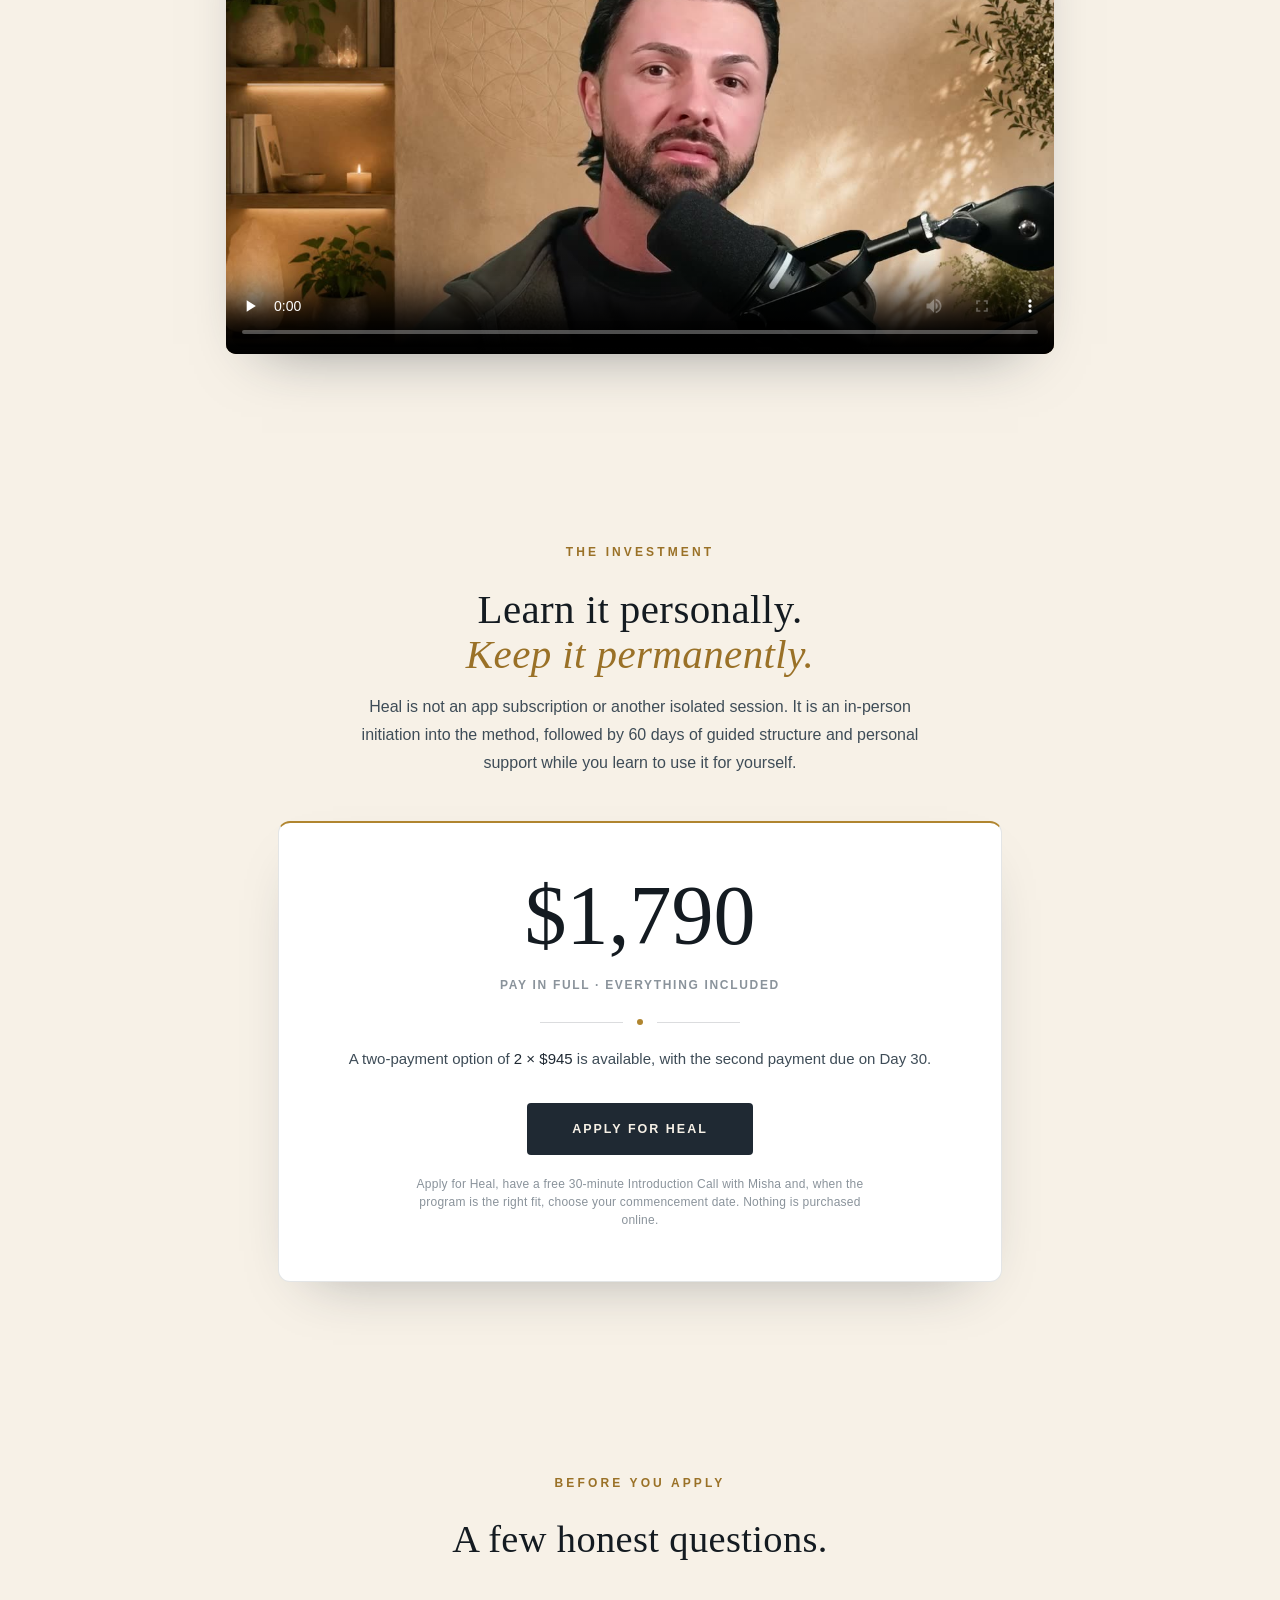
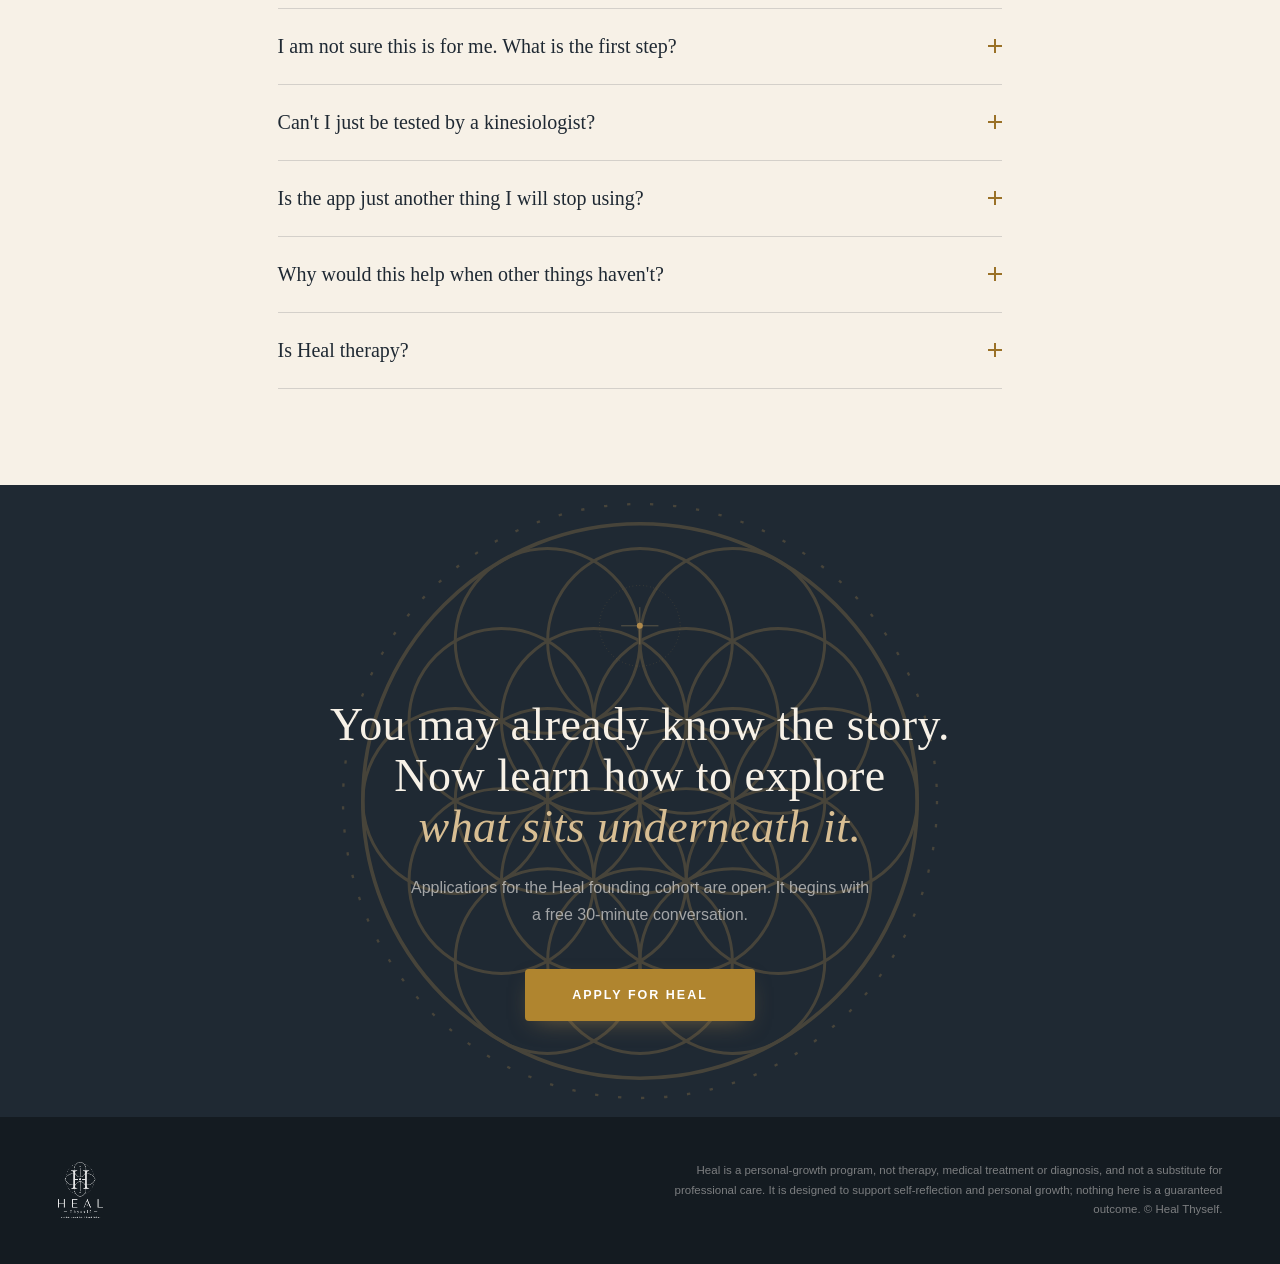
==== commit 8d0942a6: "Founder section: the film alone, no supporting copy Misha's call. The headline and the three paragra" ====
--- a/index.html
+++ b/index.html
@@ -218,7 +218,7 @@
   .founder-name{font:600 11px/1 var(--font-sans);letter-spacing:.18em;text-transform:uppercase;color:var(--charcoal-400);margin:0}
   /* ---------- who you learn it from ---------- */
   .whois{border-top:1px solid rgba(31,41,51,.1)}
-  .whois-inner{max-width:720px;margin:0 auto;padding:clamp(56px,6vw,86px) 26px clamp(44px,4.6vw,64px);text-align:center}
+  .whois-inner{max-width:880px;margin:0 auto;padding:clamp(56px,6vw,86px) 26px clamp(44px,4.6vw,64px);text-align:center}
   .whois-inner h3{font-family:var(--font-serif);font-weight:400;font-size:clamp(25px,2.4vw,33px);line-height:1.16;color:var(--charcoal-900);margin:20px 0 30px}
   .whois-inner h3 .turn{display:block;color:var(--gold-600);font-style:italic}
   .whois-inner p:not(.eyebrow){font:300 16px/1.8 var(--font-sans);color:var(--charcoal-600);margin:0 0 18px;text-align:left}
@@ -638,10 +638,6 @@
           <track kind="captions" srclang="en" label="English" src="assets/founder.vtt">
         </video>
       </div>
-      <h3>I did not find this method.<span class="turn">I built it, because I needed it.</span></h3>
-      <p>More than fifteen years of personal development. I studied the work of Tony Robbins, Wayne Dyer, Joe Dispenza and David Bayer, sat in retreats, meditated, fasted. I understood a great deal. There were still parts of my life where understanding changed nothing.</p>
-      <p>At one point I was running a business with more than twenty staff, with two children under two and my wife at home. From the outside I was building something successful. Inside, I felt like I could not get anything right.</p>
-      <p>What changed was learning to stop guessing and start listening to my body's response. Then I built a structure around it, so it could be repeated rather than stumbled into. That structure became Heal, and it is what I teach on Day One.</p>
     </div>
   </div>
 </section>
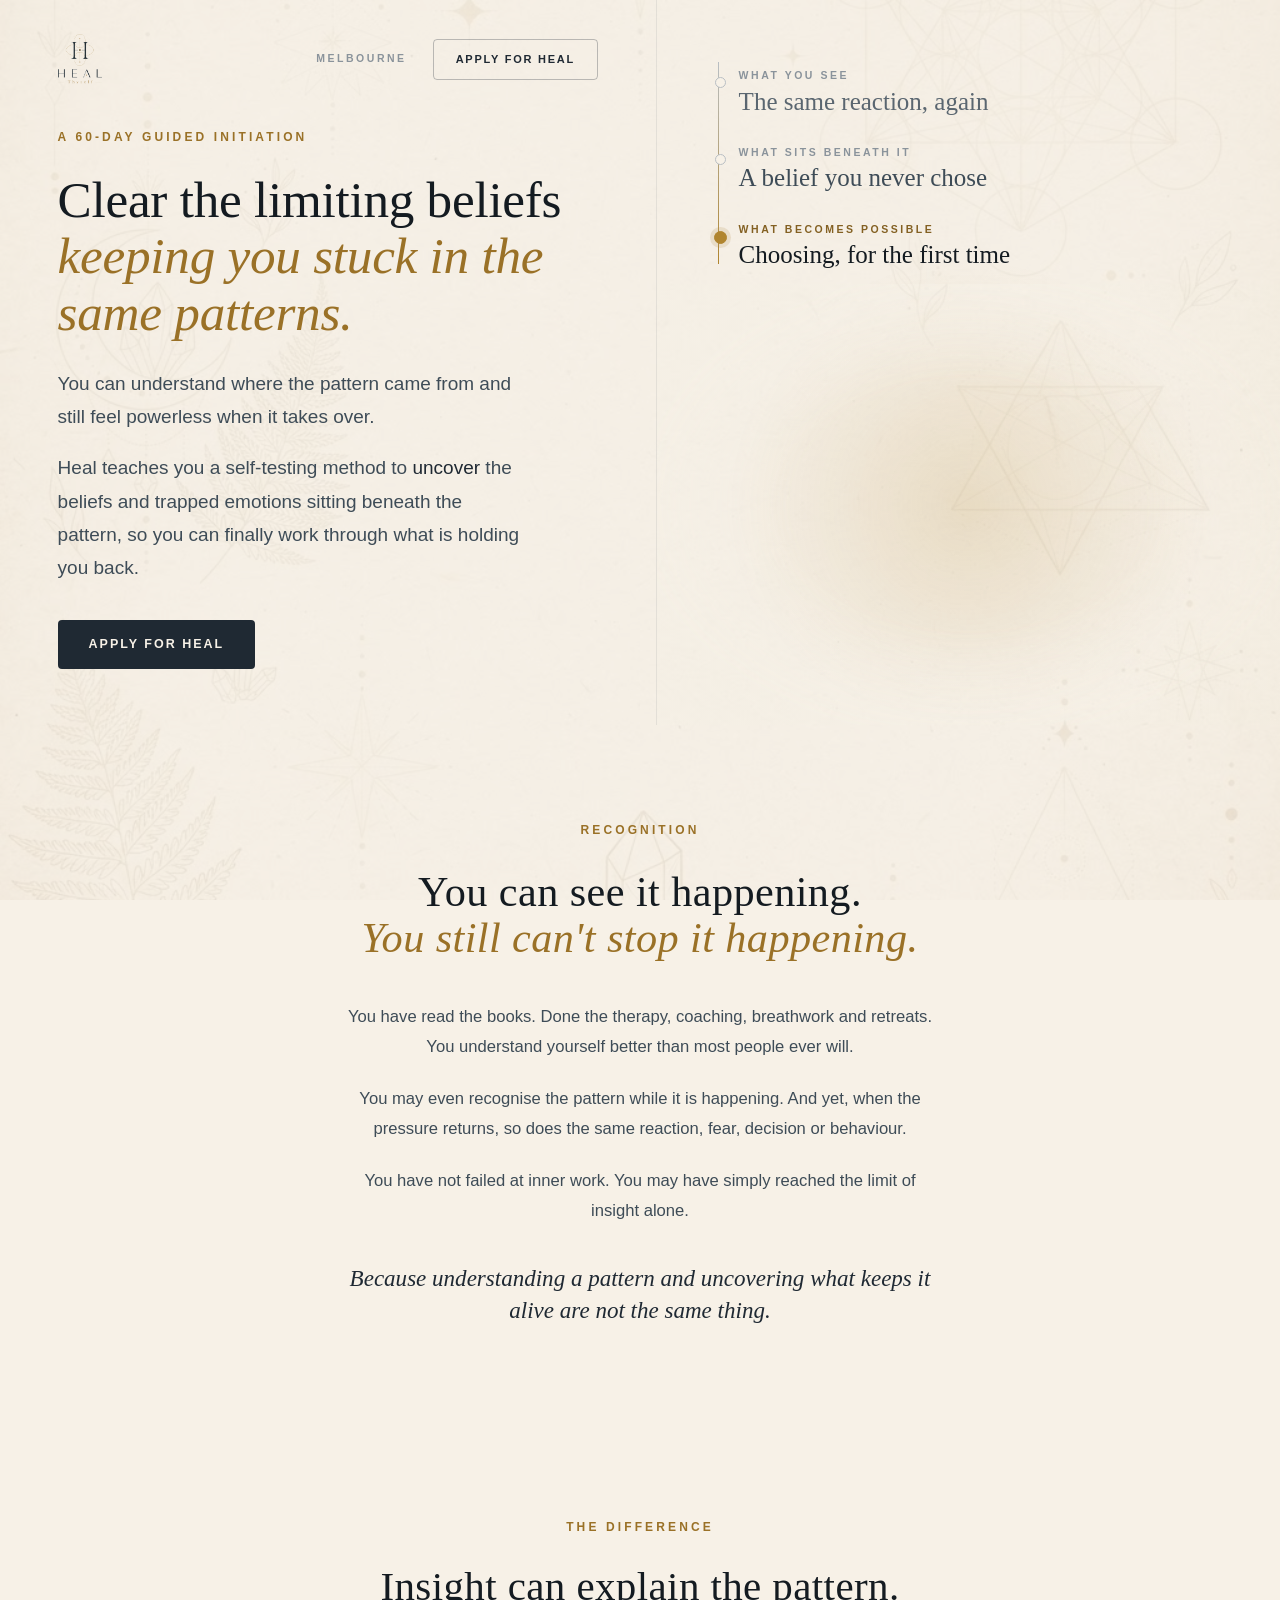
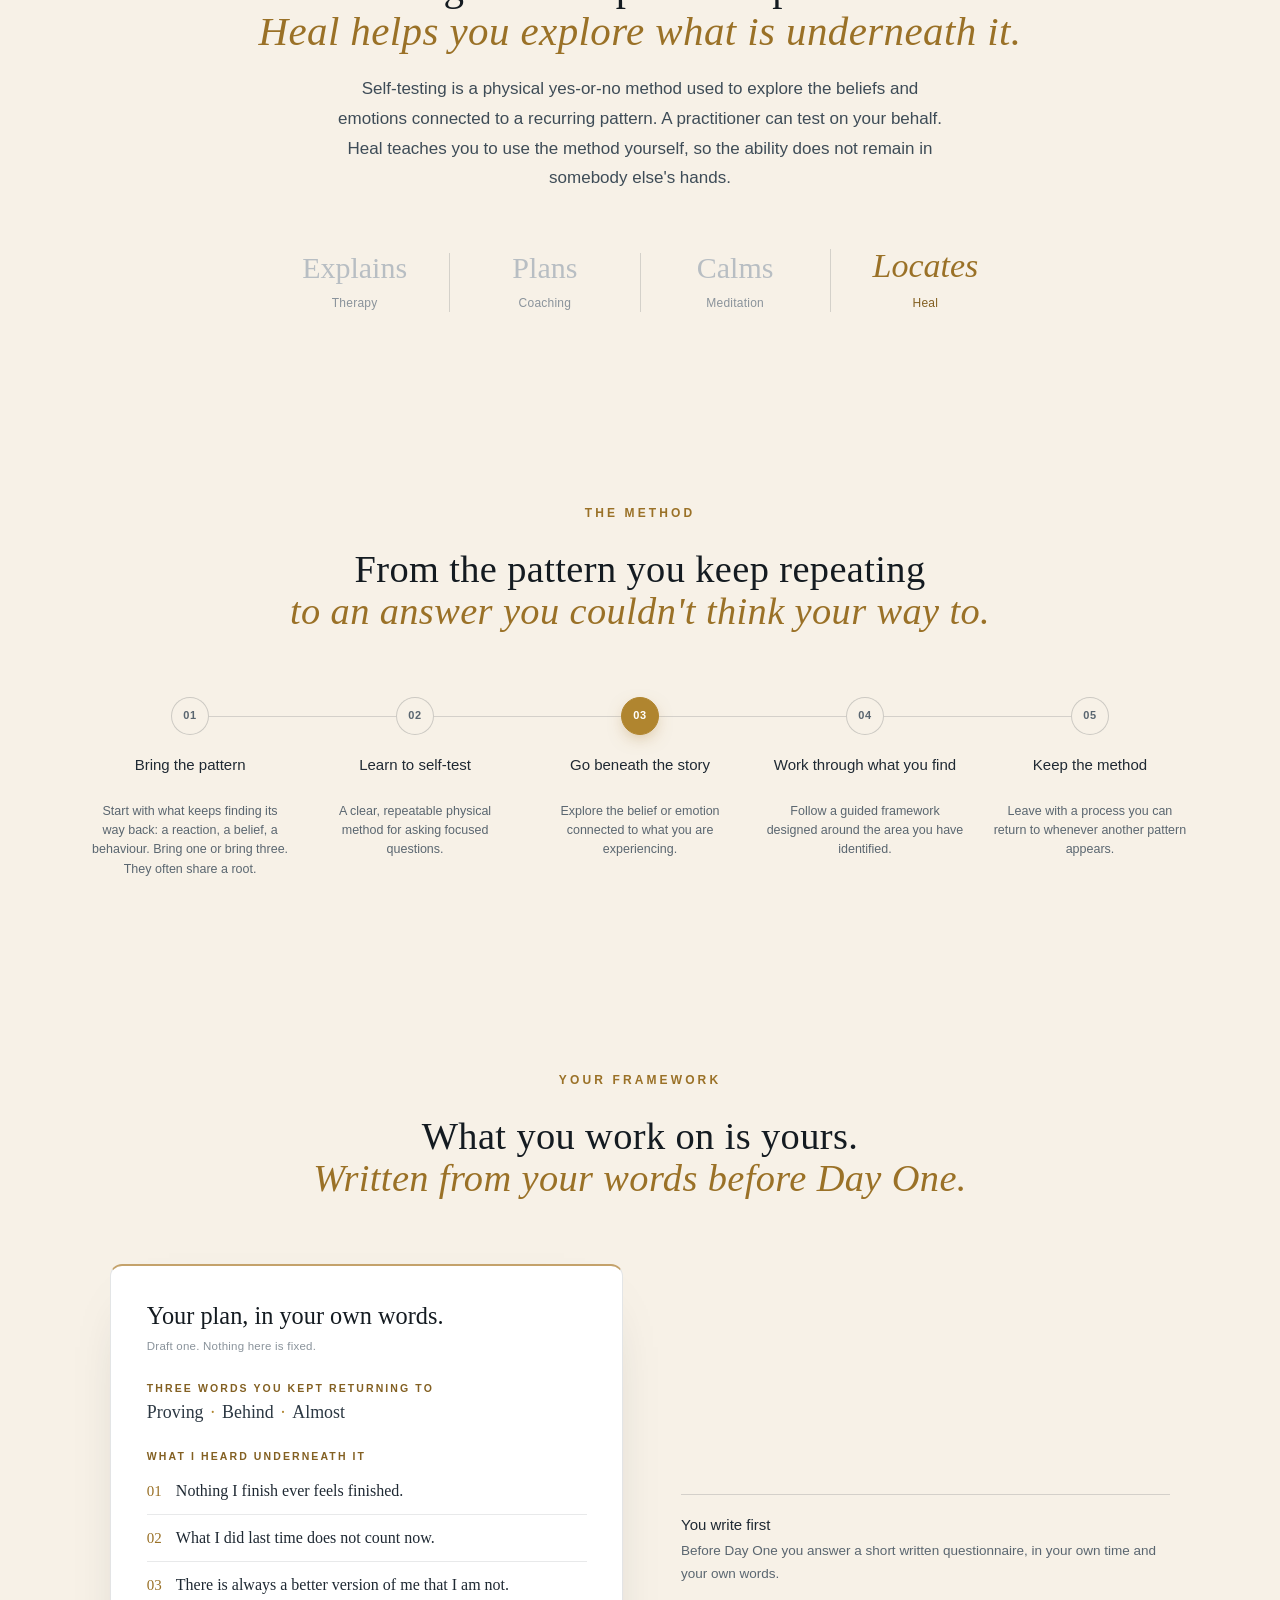
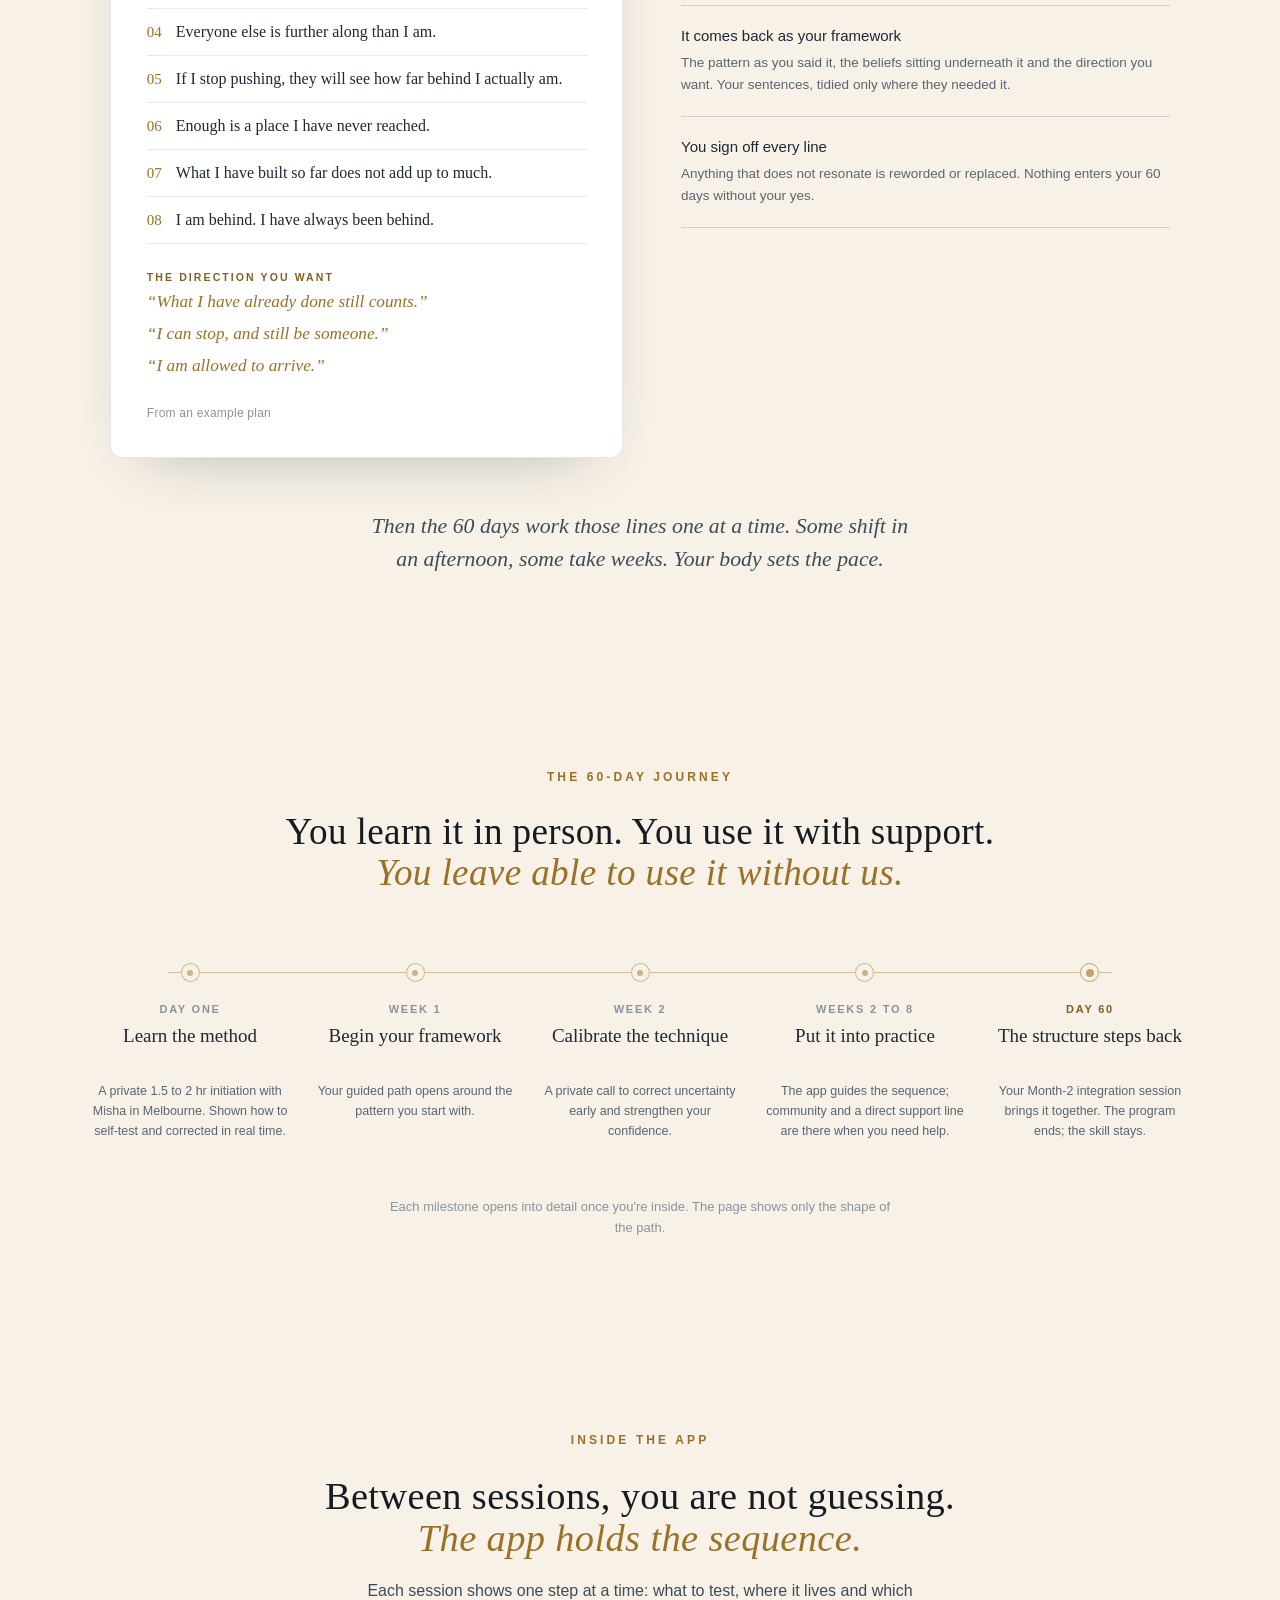
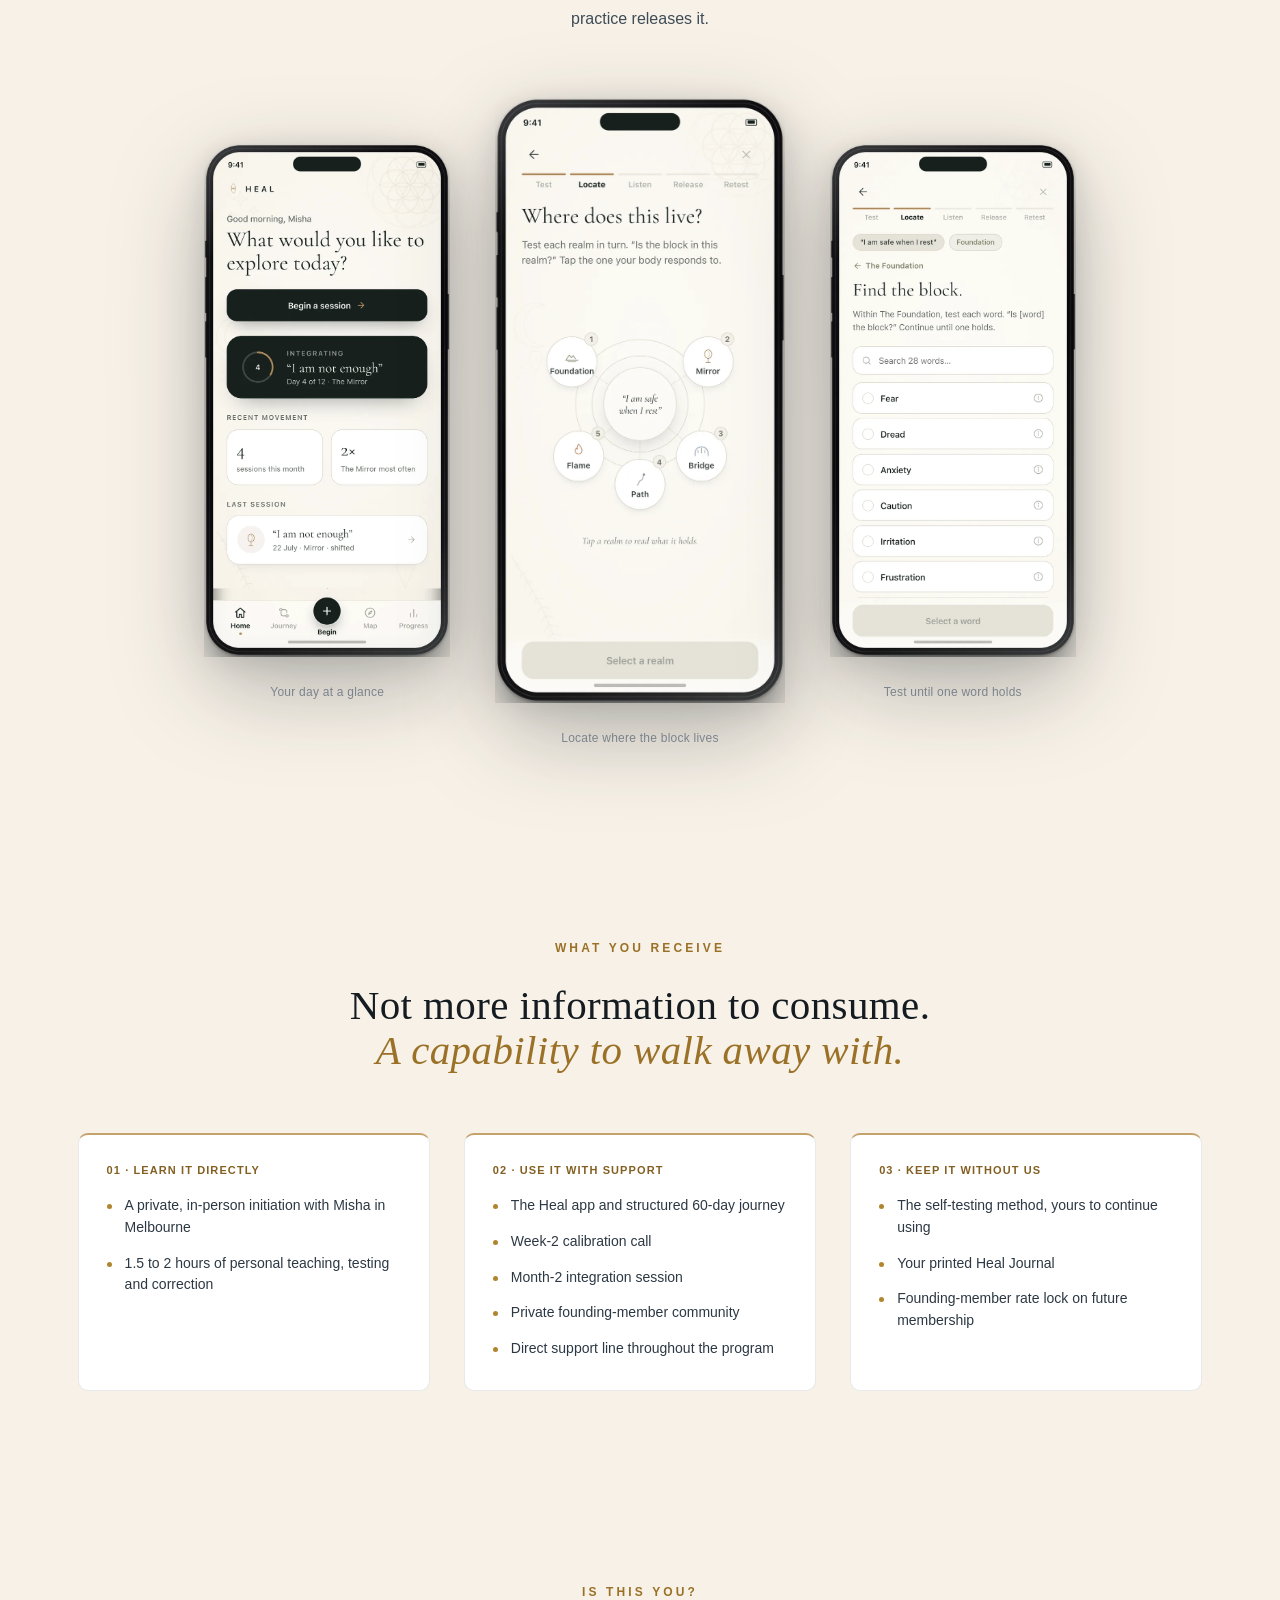
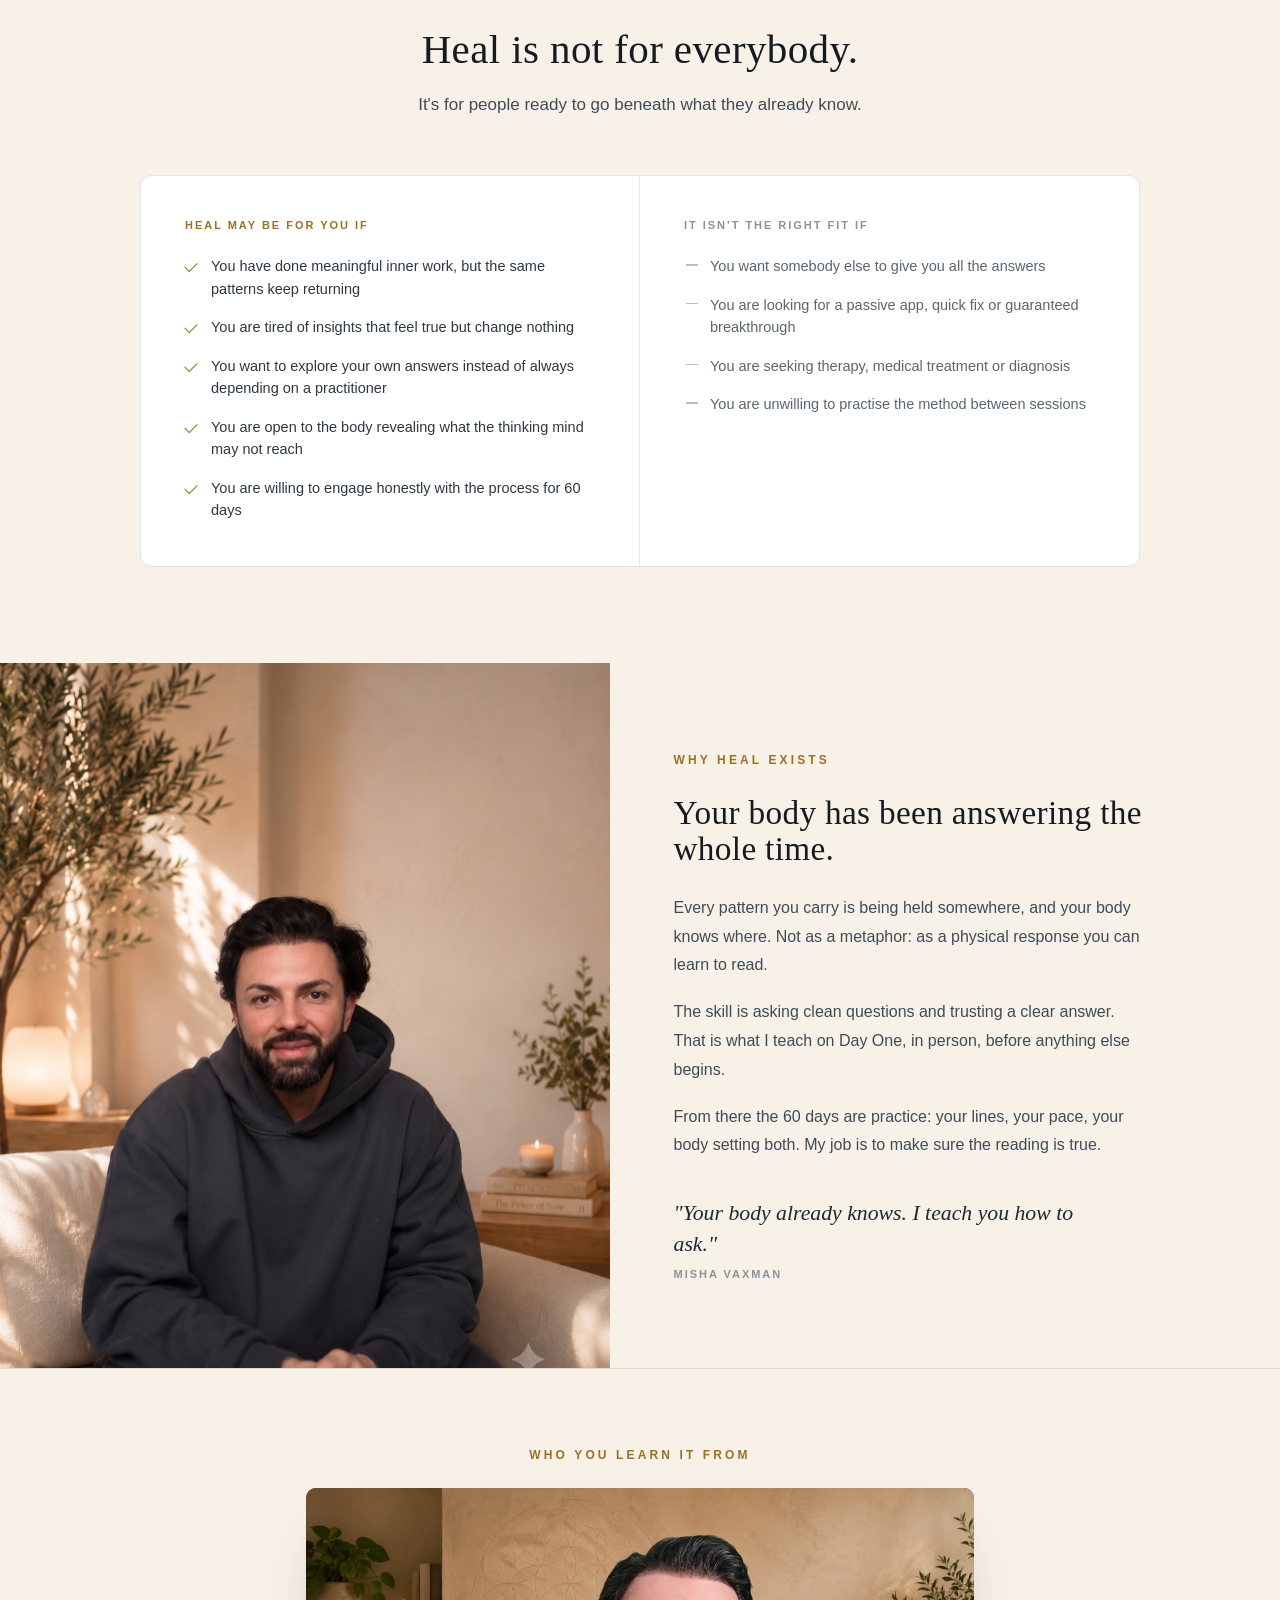
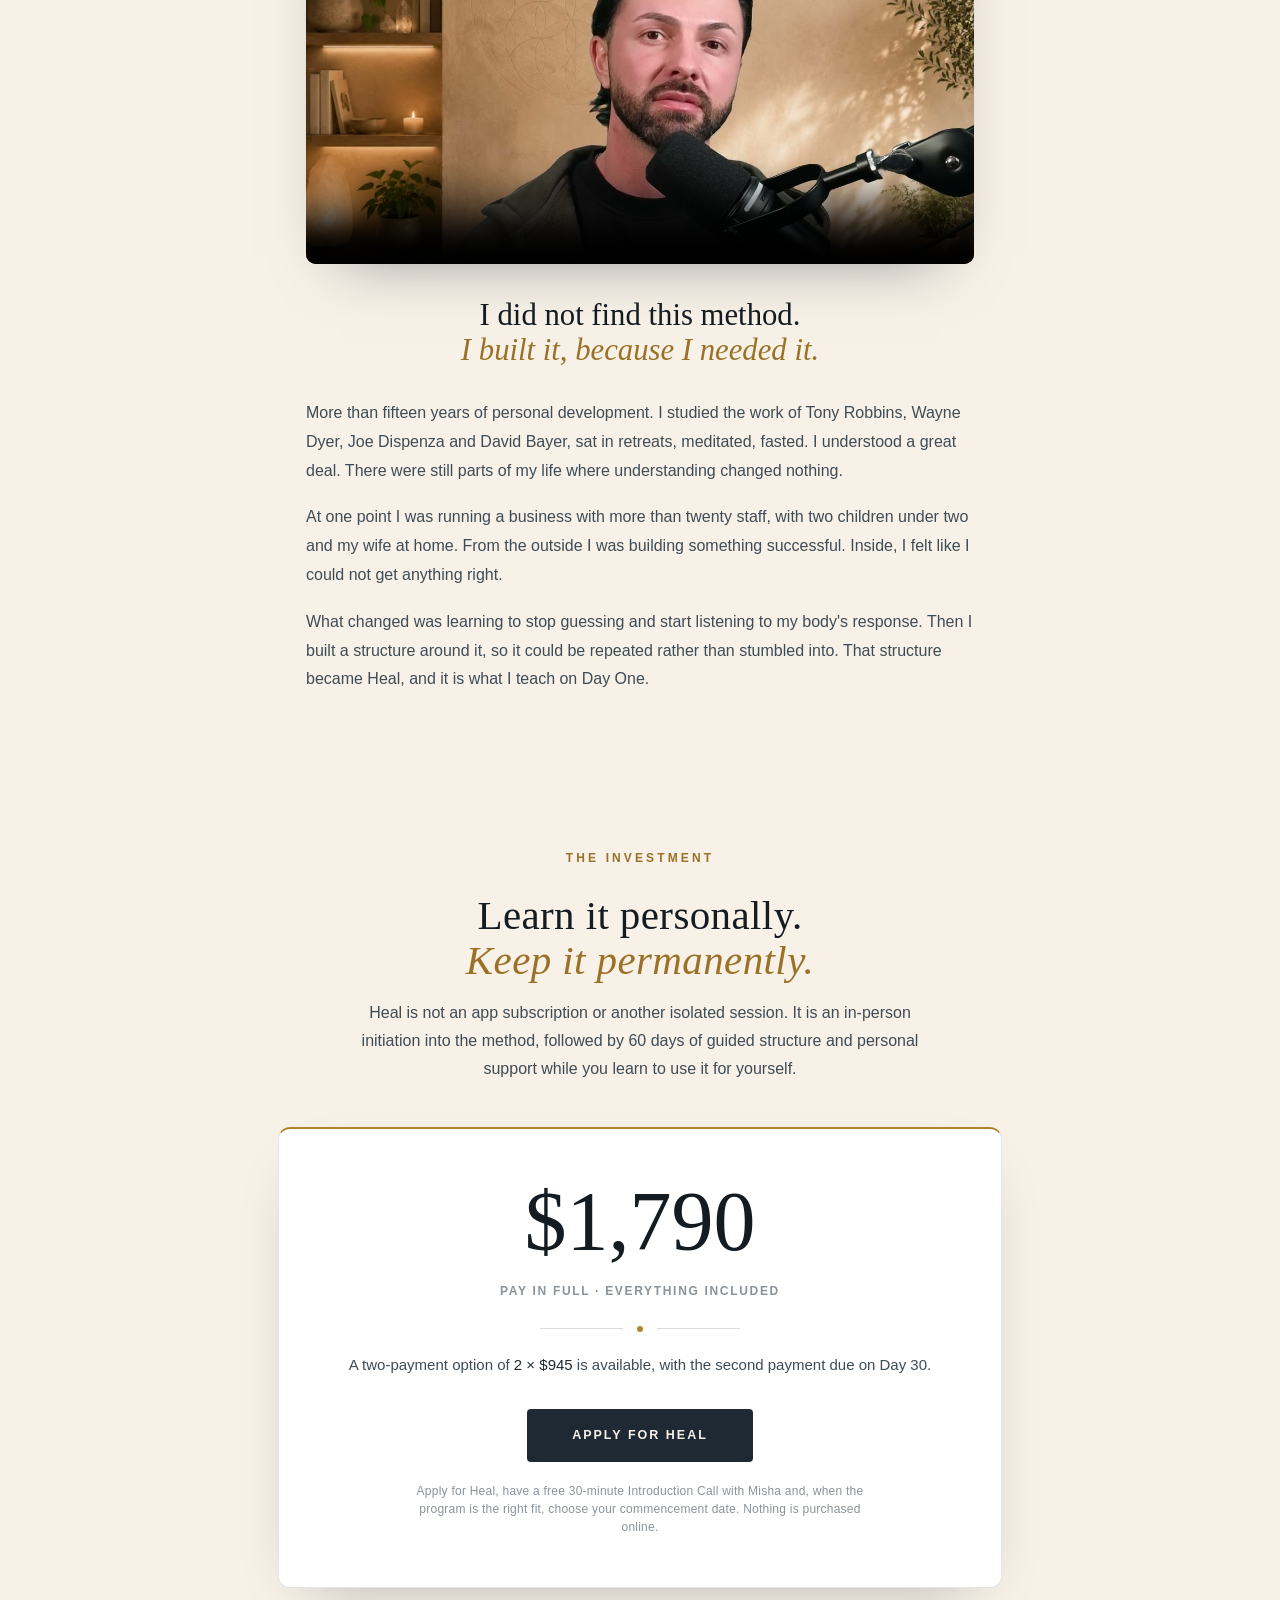
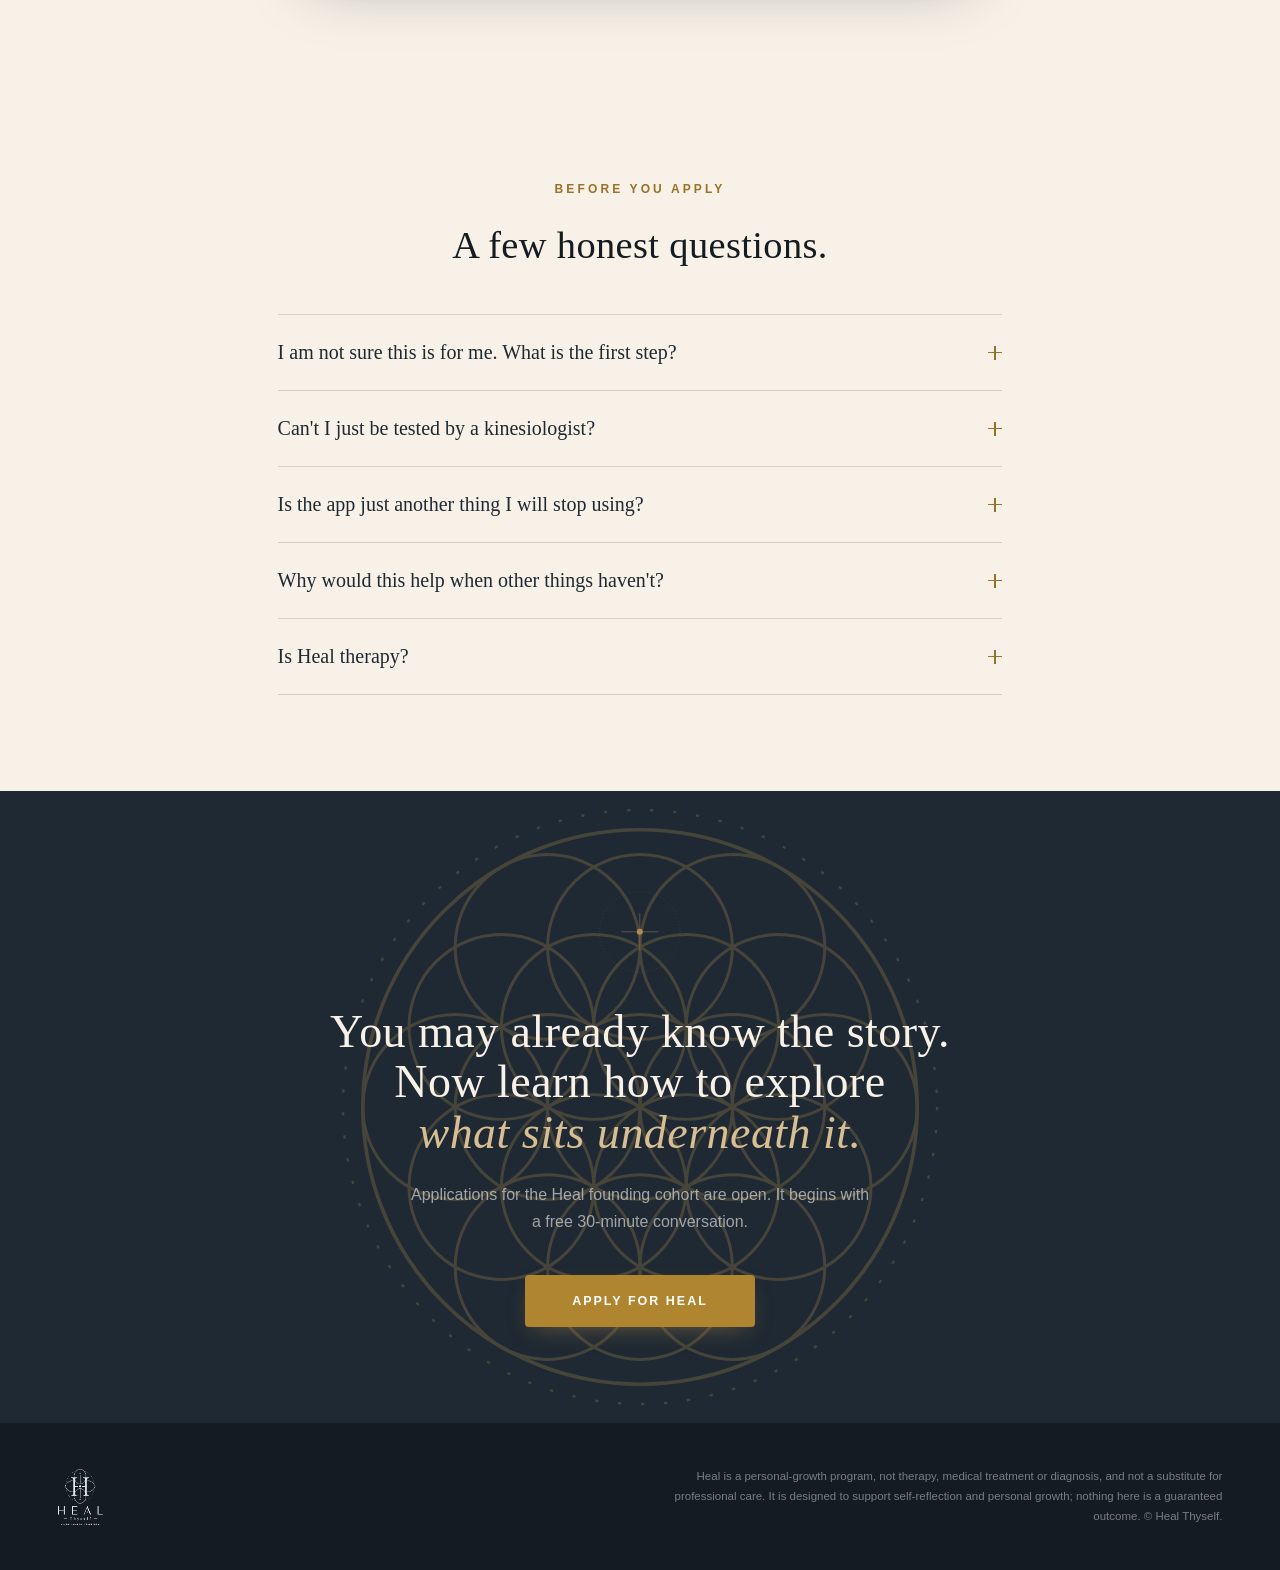
==== commit 7e42a54d: "Restore the founder copy under the film Misha's call, reversing the strip. The film and the writing " ====
--- a/index.html
+++ b/index.html
@@ -218,7 +218,7 @@
   .founder-name{font:600 11px/1 var(--font-sans);letter-spacing:.18em;text-transform:uppercase;color:var(--charcoal-400);margin:0}
   /* ---------- who you learn it from ---------- */
   .whois{border-top:1px solid rgba(31,41,51,.1)}
-  .whois-inner{max-width:880px;margin:0 auto;padding:clamp(56px,6vw,86px) 26px clamp(44px,4.6vw,64px);text-align:center}
+  .whois-inner{max-width:720px;margin:0 auto;padding:clamp(56px,6vw,86px) 26px clamp(44px,4.6vw,64px);text-align:center}
   .whois-inner h3{font-family:var(--font-serif);font-weight:400;font-size:clamp(25px,2.4vw,33px);line-height:1.16;color:var(--charcoal-900);margin:20px 0 30px}
   .whois-inner h3 .turn{display:block;color:var(--gold-600);font-style:italic}
   .whois-inner p:not(.eyebrow){font:300 16px/1.8 var(--font-sans);color:var(--charcoal-600);margin:0 0 18px;text-align:left}
@@ -638,6 +638,10 @@
           <track kind="captions" srclang="en" label="English" src="assets/founder.vtt">
         </video>
       </div>
+      <h3>I did not find this method.<span class="turn">I built it, because I needed it.</span></h3>
+      <p>More than fifteen years of personal development. I studied the work of Tony Robbins, Wayne Dyer, Joe Dispenza and David Bayer, sat in retreats, meditated, fasted. I understood a great deal. There were still parts of my life where understanding changed nothing.</p>
+      <p>At one point I was running a business with more than twenty staff, with two children under two and my wife at home. From the outside I was building something successful. Inside, I felt like I could not get anything right.</p>
+      <p>What changed was learning to stop guessing and start listening to my body's response. Then I built a structure around it, so it could be repeated rather than stumbled into. That structure became Heal, and it is what I teach on Day One.</p>
     </div>
   </div>
 </section>
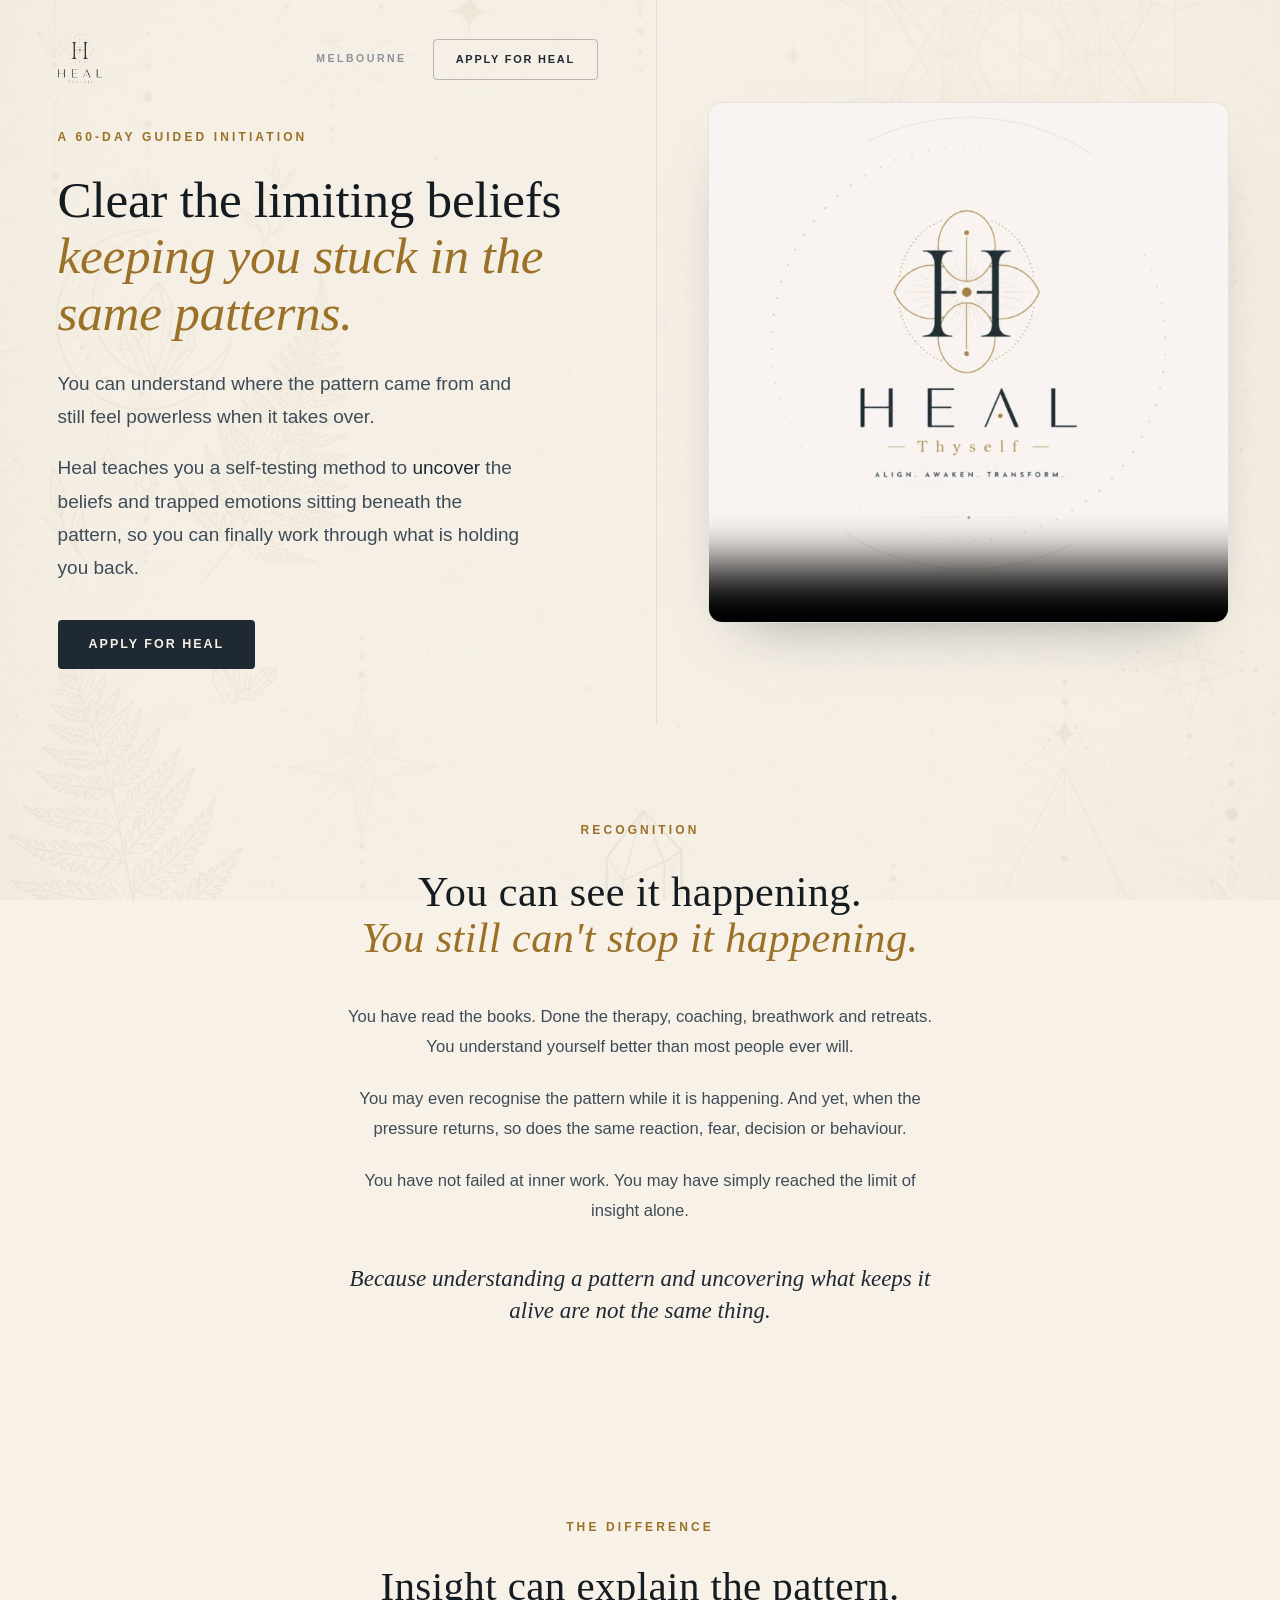
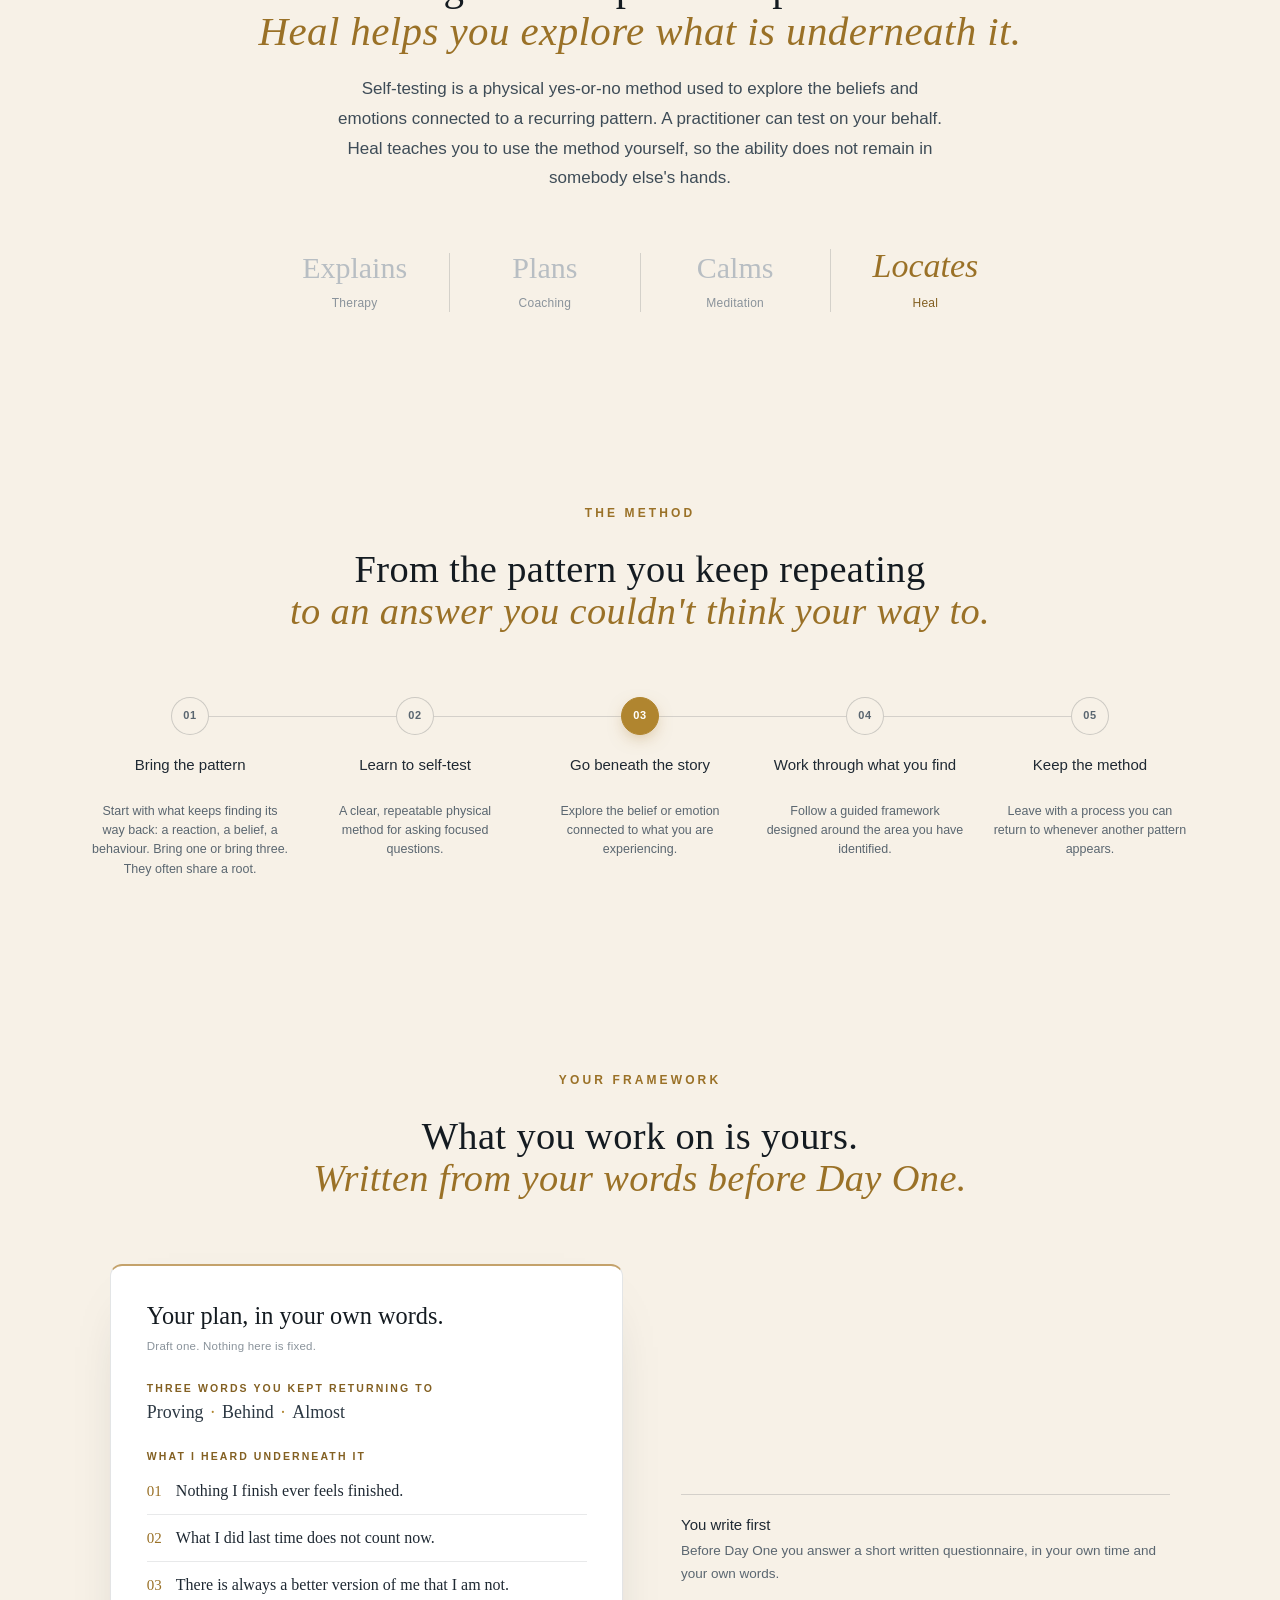
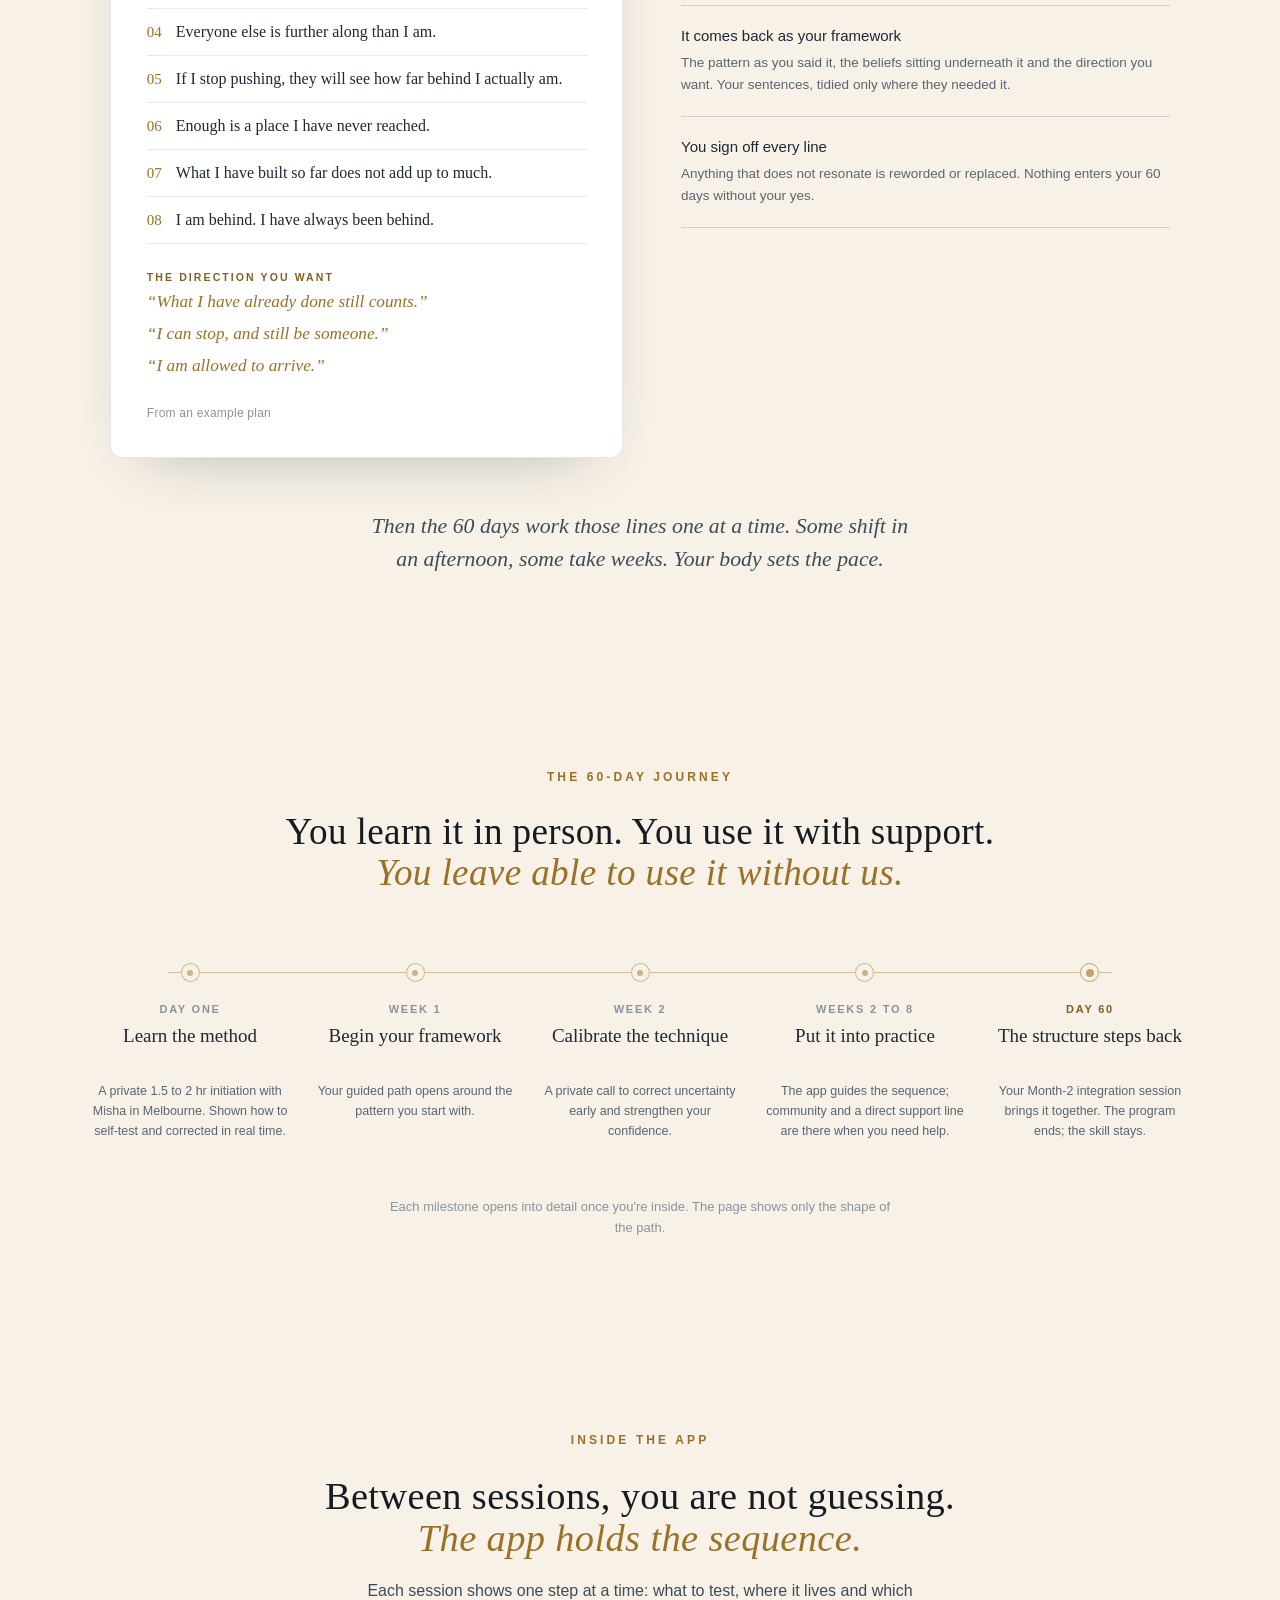
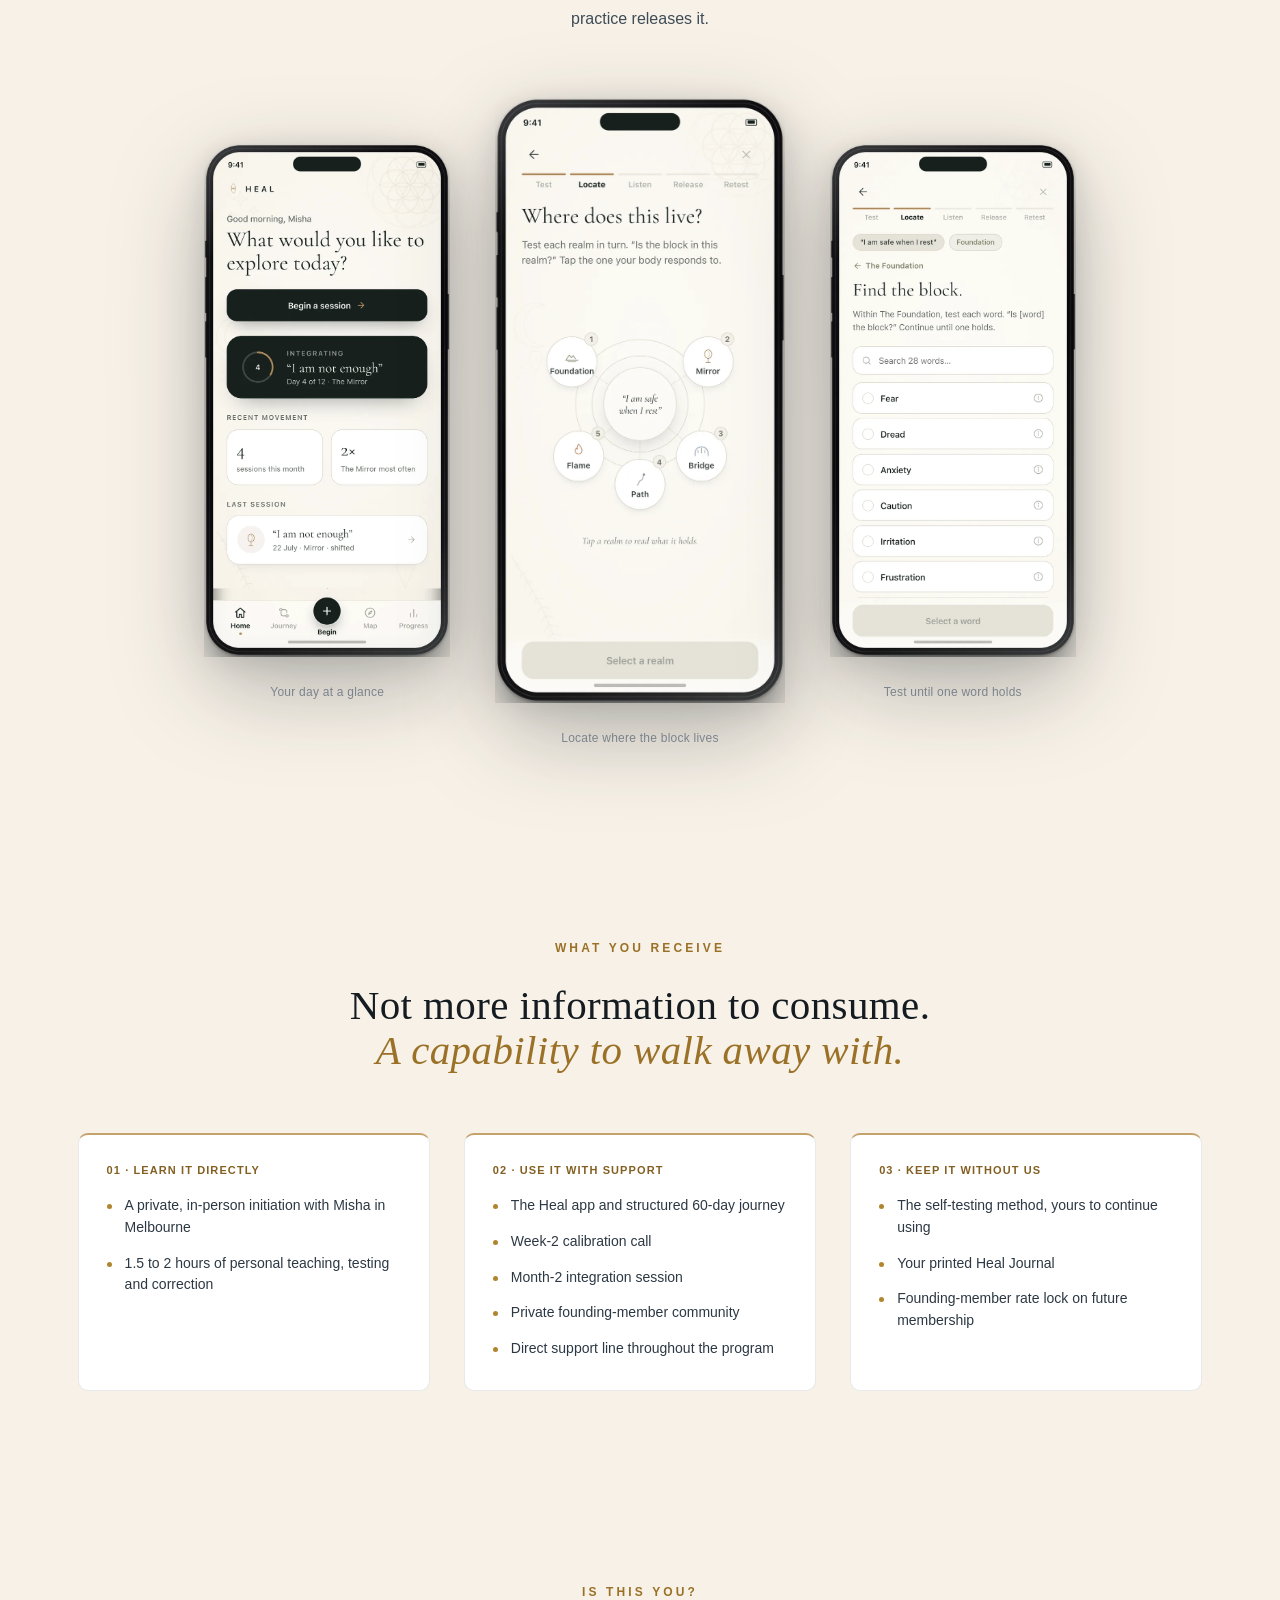
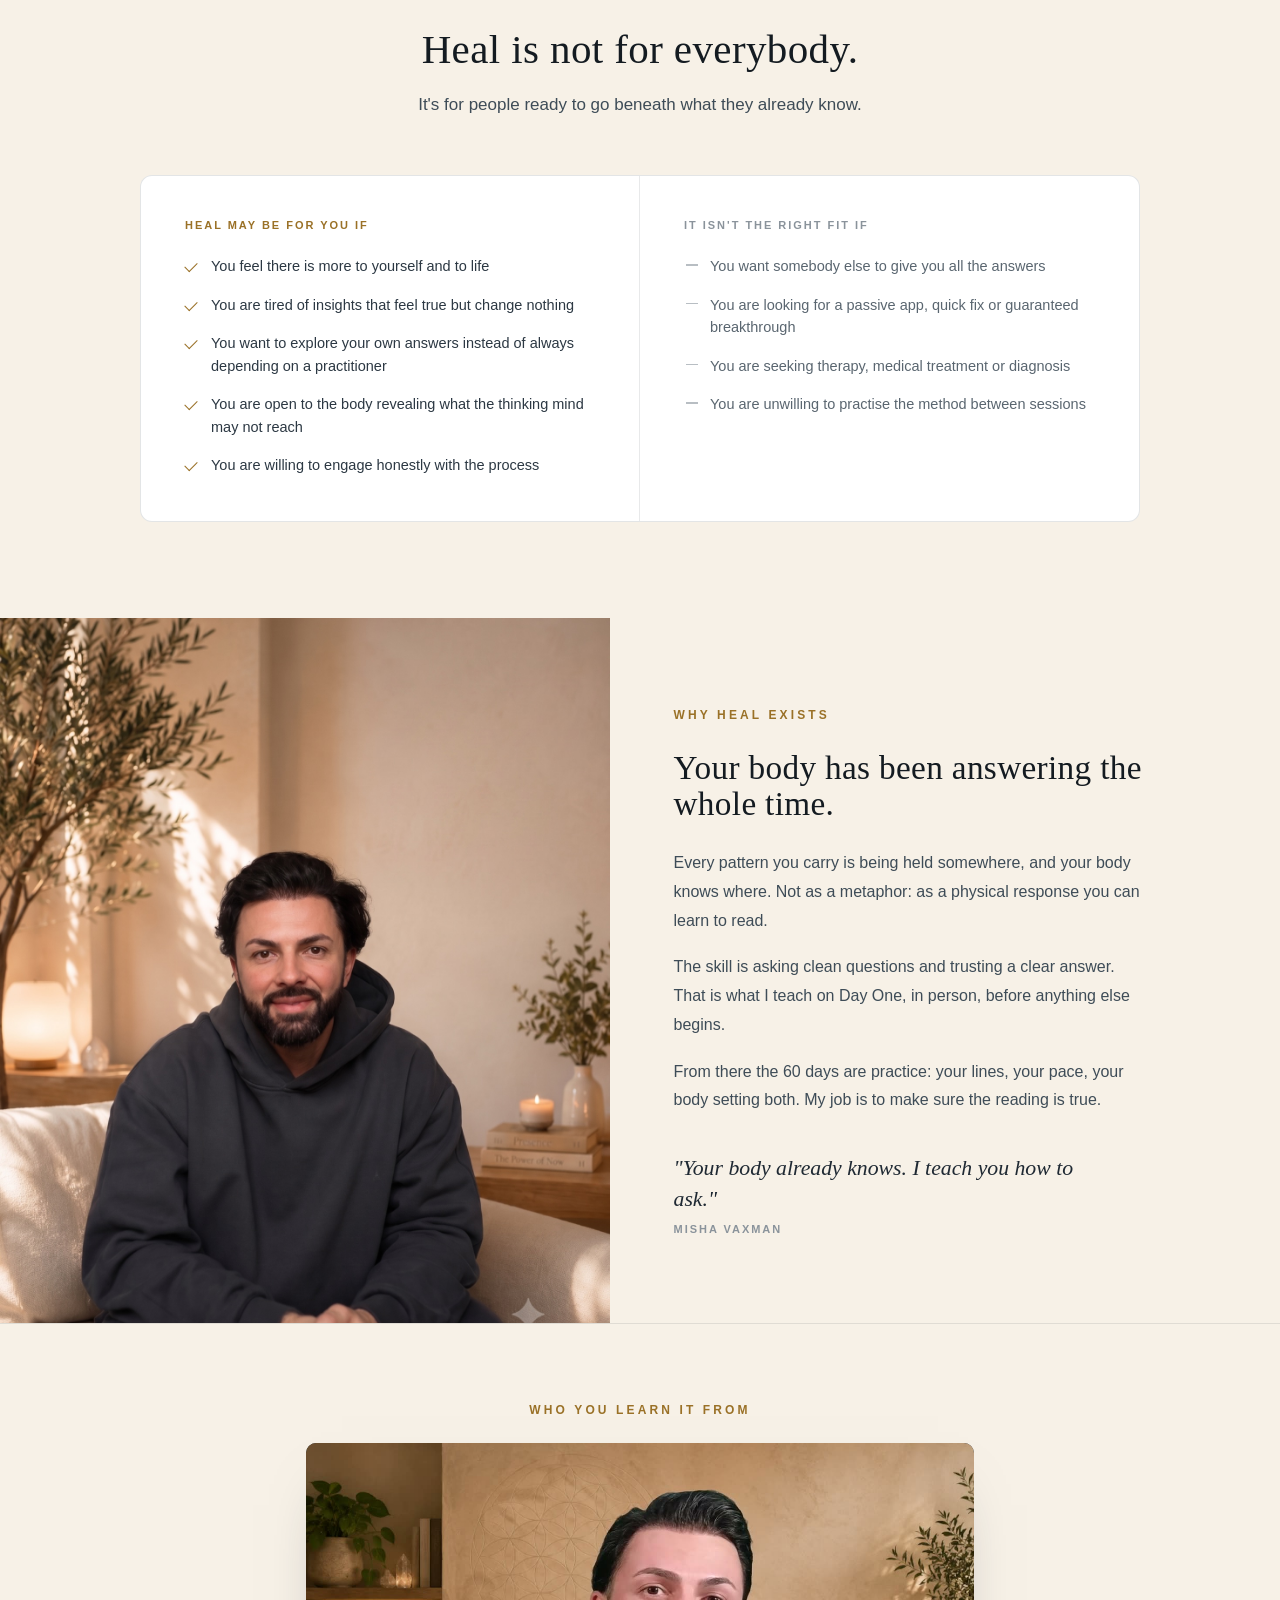
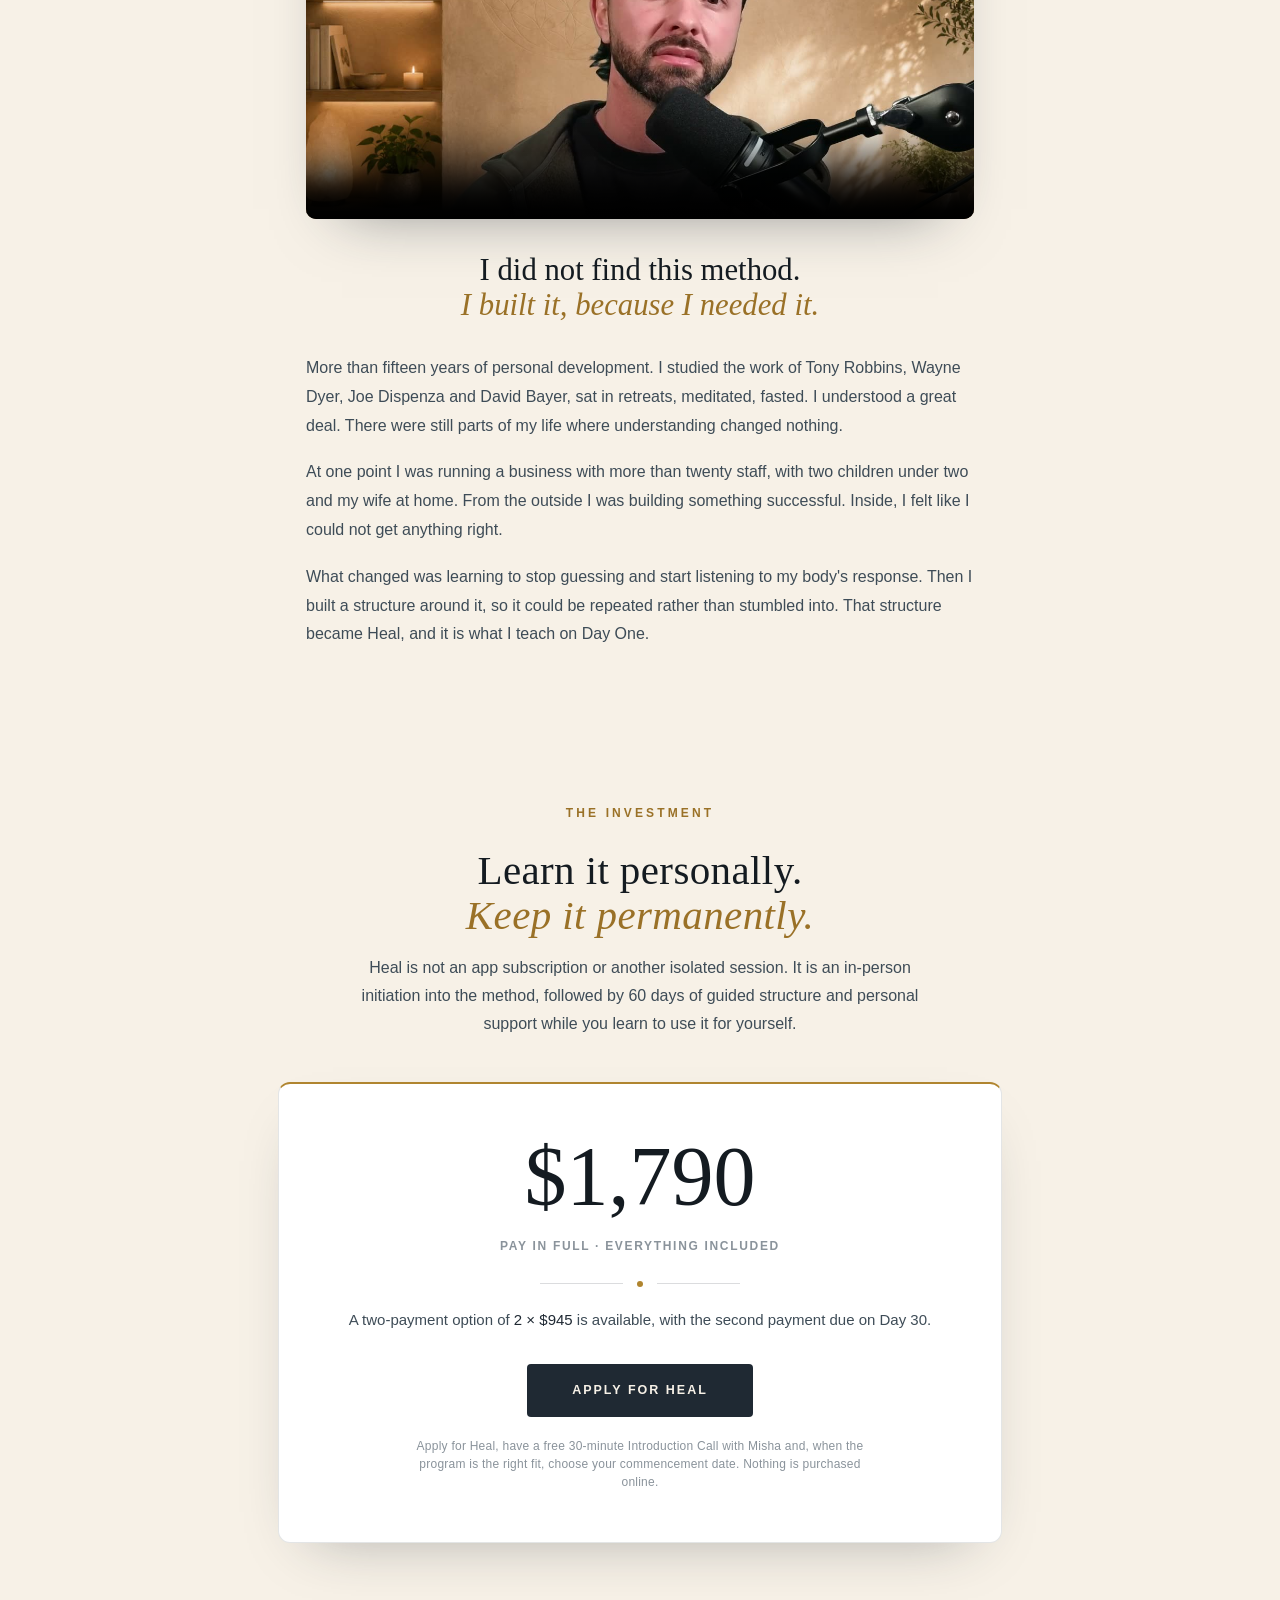
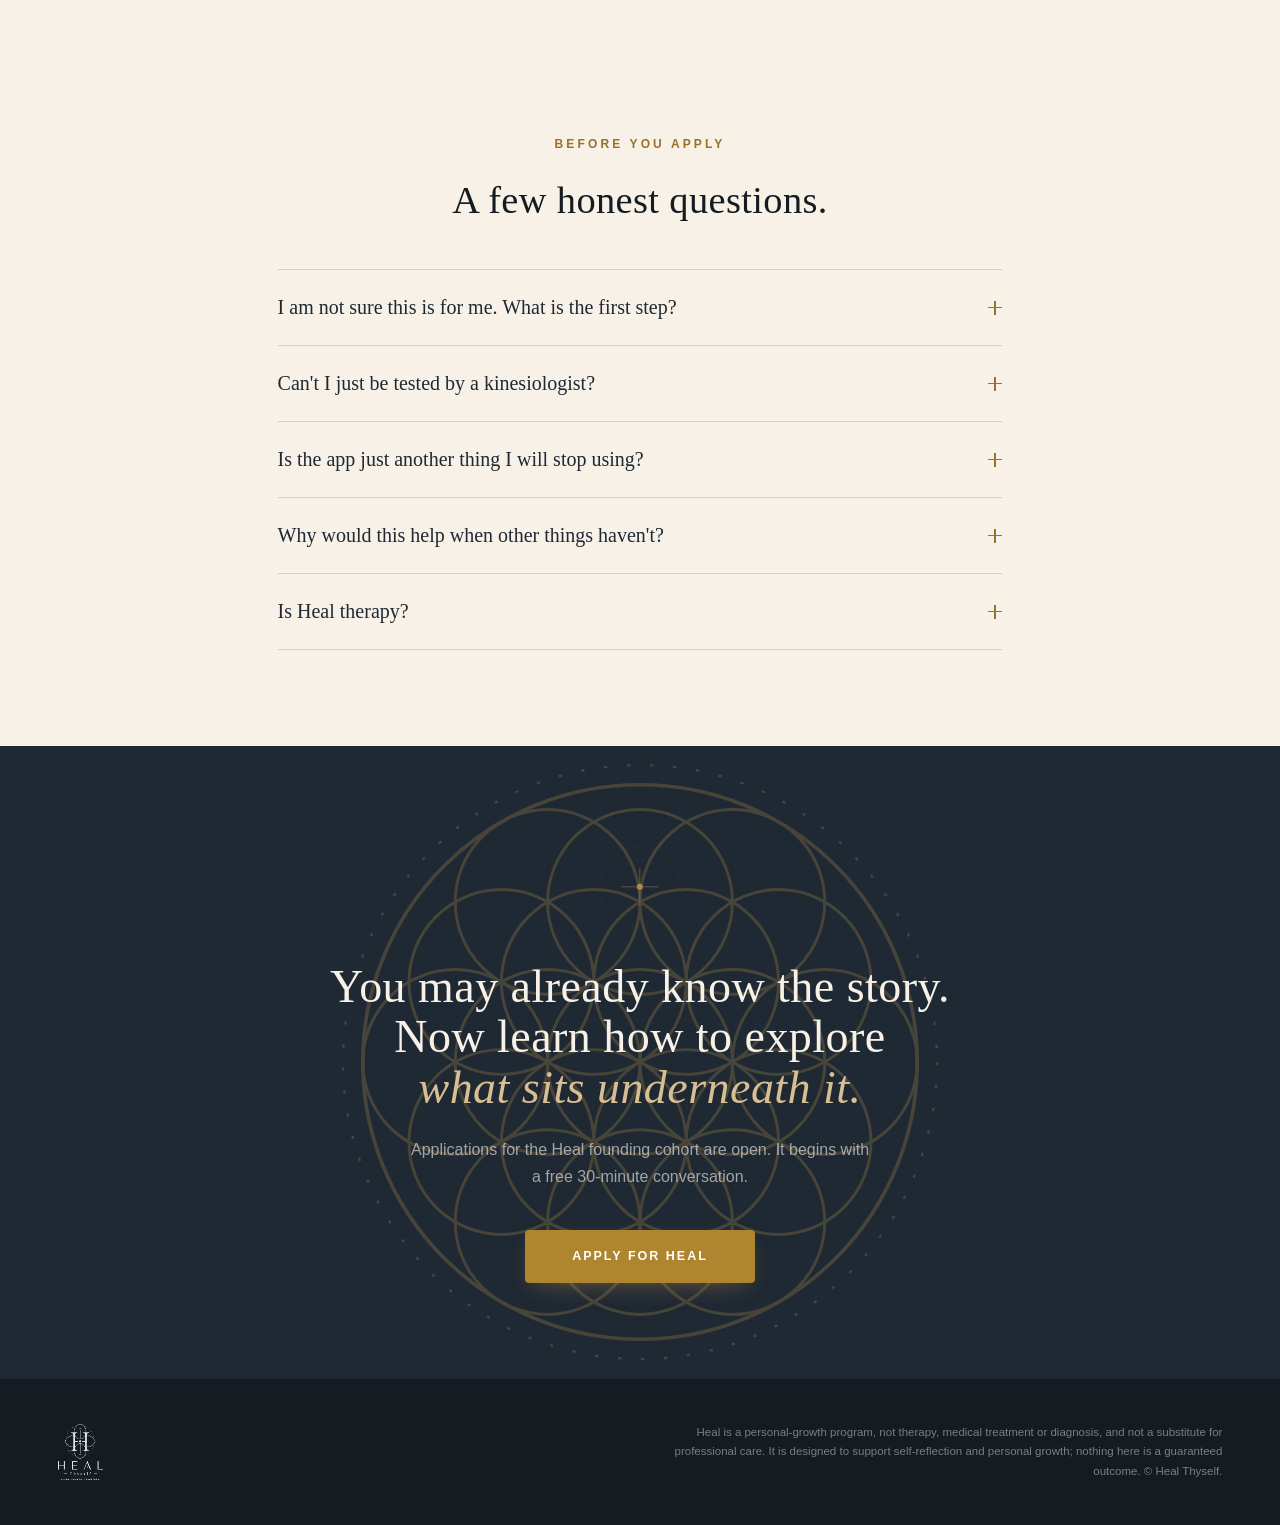
==== commit 01467116: "Add Misha intro video to hero and refine fit copy" ====
--- a/index.html
+++ b/index.html
@@ -71,12 +71,12 @@
   .hero-copy .lede{max-width:470px;margin-bottom:18px}
   .hero-copy .lede.last{margin-bottom:36px}
   .hero-copy .lede b{font-weight:500;color:var(--charcoal-800)}
-  .hero-right{position:relative;border-left:1px solid rgba(31,41,51,.08);overflow:hidden;display:flex;flex-direction:column;min-height:640px}
+  .hero-right{position:relative;border-left:1px solid rgba(31,41,51,.08);overflow:hidden;display:flex;align-items:center;justify-content:center;padding:clamp(26px,4vw,56px);min-height:640px}
   .hero-cta-mobile{display:none}
 
   .ht-halo{position:absolute;left:50%;top:50%;transform:translate(-50%,-50%);width:82%;aspect-ratio:1;border-radius:50%;background:radial-gradient(circle,rgba(176,133,47,.18),rgba(176,133,47,.06) 42%,transparent 68%);pointer-events:none;z-index:0}
-  .motif-stage{flex:1;position:relative;display:flex;align-items:center;justify-content:center;min-height:270px}
-  .motif-stage .motif{position:absolute;inset:0;z-index:1}
+  .motif-stage{position:relative;display:flex;align-items:center;justify-content:center;width:min(100%,560px);aspect-ratio:1;min-height:0}
+  .motif-stage .motif{position:relative;inset:auto;width:100%;height:100%;z-index:1;border:1px solid var(--line-soft);border-radius:14px;overflow:hidden;background:var(--paper-50);box-shadow:0 26px 60px -38px rgba(31,41,51,.55)}
 
   @keyframes ht-rise{from{opacity:0;transform:translateY(16px)}to{opacity:1;transform:translateY(0)}}
   .lc-rail{position:relative;z-index:2;padding-left:26px;margin:54px 56px 0;max-width:360px;animation:ht-rise .9s ease-out both}
@@ -92,8 +92,7 @@
 
   /* portal motif: Veo video, cream ground multiplied into the parchment,
      feathered to a soft circle so its edges never show as a box */
-  .motif-stage .motif video{display:block;width:100%;height:100%;object-fit:cover;mix-blend-mode:multiply}
-  .motif-stage .motif::after{content:"";position:absolute;inset:0;pointer-events:none;background:linear-gradient(rgba(247,241,231,.75),rgba(247,241,231,.75)),url('assets/background-heal.jpg') center/cover;background-attachment:fixed;-webkit-mask-image:radial-gradient(ellipse at center,transparent 40%,#000 76%);mask-image:radial-gradient(ellipse at center,transparent 40%,#000 76%)}
+  .motif-stage .motif video{display:block;width:100%;height:100%;object-fit:cover}
 
   /* ---------- recognition ---------- */
   #recognition .inner{text-align:center}
@@ -289,14 +288,8 @@
     .hero-copy .lede{--lede-size:15px;margin-bottom:16px}
     .hero-copy .lede.last{margin-bottom:26px}
     .hero-cta-desktop{display:none}
-    .hero-right{margin:0 26px;min-height:0;background:rgba(253,249,242,.82);border:1px solid var(--line-soft);border-radius:14px;flex-direction:column}
-    .lc-rail{margin:0 auto;max-width:280px;padding:2px 0 28px}
-    .lc-rail::before{display:none}
-    .lc-node{padding:12px 0;border-top:1px solid var(--line-soft)}
-    .lc-node:first-child{border-top:none}
-    .lc-node::before{display:none}
-    .lc-ph{font-size:21px}
-    .motif-stage{order:-1;min-height:300px;margin-bottom:2px}
+    .hero-right{margin:0 26px;min-height:0;background:rgba(253,249,242,.82);border:1px solid var(--line-soft);border-radius:14px;flex-direction:column;padding:26px}
+    .motif-stage{order:0;width:100%;min-height:0;margin:0}
     .hero-right{display:flex}
     .hero-cta-mobile{display:block;padding:26px 26px 56px}
     .hero-cta-mobile .btn{width:100%}
@@ -414,15 +407,10 @@
       </div>
     </div>
     <div class="hero-right">
-      <div class="lc-rail">
-        <div class="lc-node"><p class="lc-lab">What you see</p><p class="lc-ph">The same reaction, again</p></div>
-        <div class="lc-node"><p class="lc-lab">What sits beneath it</p><p class="lc-ph mid">A belief you never chose</p></div>
-        <div class="lc-node deep"><p class="lc-lab deep">What becomes possible</p><p class="lc-ph deep">Choosing, for the first time</p></div>
-      </div>
       <div class="motif-stage">
         <div class="ht-halo"></div>
         <div class="motif">
-          <video id="portal" src="assets/hero-mark.mp4" autoplay muted loop playsinline aria-hidden="true"></video>
+          <video id="portal" src="assets/misha-website.mp4" poster="assets/misha-website-poster.jpg" controls playsinline preload="metadata" aria-label="Heal introduction by Misha Vaxman"></video>
         </div>
       </div>
     </div>
@@ -605,7 +593,7 @@
     <div class="fit-card">
       <div class="fit-col yes">
         <p class="fit-k gold">Heal may be for you if</p>
-        <ul class="forlist yes"><li>You have done meaningful inner work, but the same patterns keep returning</li><li>You are tired of insights that feel true but change nothing</li><li>You want to explore your own answers instead of always depending on a practitioner</li><li>You are open to the body revealing what the thinking mind may not reach</li><li>You are willing to engage honestly with the process for 60 days</li></ul>
+        <ul class="forlist yes"><li>You feel there is more to yourself and to life</li><li>You are tired of insights that feel true but change nothing</li><li>You want to explore your own answers instead of always depending on a practitioner</li><li>You are open to the body revealing what the thinking mind may not reach</li><li>You are willing to engage honestly with the process</li></ul>
       </div>
       <div class="fit-col">
         <p class="fit-k grey">It isn't the right fit if</p>
